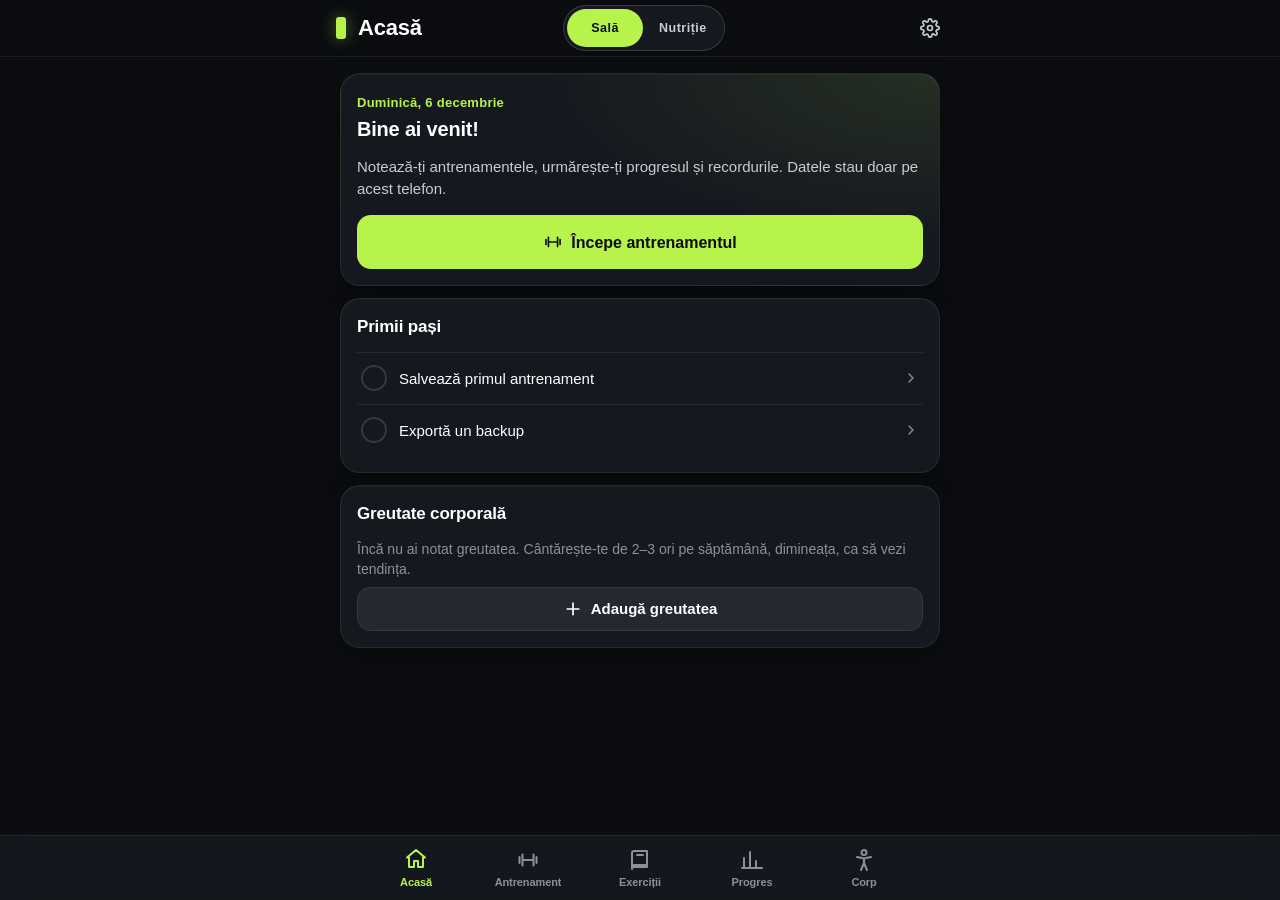
==== index.html @ aac4e5ad "Etapa 5 (v58): setări pe categorii, ecranul Corp cu file, texte adevărate despre date, modurile Sală" ====
<!doctype html>
<html lang="ro">
<head>
  <meta charset="utf-8">
  <meta name="viewport" content="width=device-width, initial-scale=1, viewport-fit=cover">
  <meta name="theme-color" content="#0B0D10">
  <meta name="color-scheme" content="dark">
  <meta name="apple-mobile-web-app-capable" content="yes">
  <meta name="mobile-web-app-capable" content="yes">
  <meta name="apple-mobile-web-app-status-bar-style" content="black-translucent">
  <meta name="apple-mobile-web-app-title" content="Jurnal">
  <link rel="manifest" href="manifest.webmanifest">
  <link rel="icon" href="icon.svg" type="image/svg+xml">
  <link rel="apple-touch-icon" sizes="180x180" href="icon-180.png">
  <title>Jurnal de antrenament</title>
  <link rel="stylesheet" href="styles.css?v=58">
  <script src="tema.js?v=58"></script>
</head>
<body class="se-incarca" data-versiune="58">
  <header class="topbar">
    <div class="topbar-interior">
      <div class="marca">
        <span class="marca-semn" aria-hidden="true"></span>
        <button id="btn-inapoi" class="btn btn-fantoma btn-icon" type="button" aria-label="Înapoi" hidden>
          <svg class="iconita" viewBox="0 0 24 24" width="22" height="22" fill="none" stroke="currentColor" stroke-width="2" stroke-linecap="round" stroke-linejoin="round" aria-hidden="true"><path d="M15 6l-6 6 6 6"/></svg>
        </button>
        <h1 id="titlu-ecran">Acasă</h1>
      </div>
      <div class="comutator-mod" role="group" aria-label="Modul aplicației">
        <button type="button" data-mod-tinta="gym" aria-pressed="true">Sală</button>
        <button type="button" data-mod-tinta="mealprep" aria-pressed="false">Nutriție</button>
      </div>
      <button id="btn-setari" class="btn btn-fantoma btn-icon" type="button" aria-label="Setări">
        <svg class="iconita" viewBox="0 0 24 24" width="22" height="22" fill="none" stroke="currentColor" stroke-width="2" stroke-linecap="round" stroke-linejoin="round" aria-hidden="true"><path d="M12 15a3 3 0 1 0 0-6 3 3 0 0 0 0 6zM19.4 15a1.7 1.7 0 0 0 .3 1.8l.1.1a2 2 0 1 1-2.8 2.8l-.1-.1a1.7 1.7 0 0 0-1.8-.3 1.7 1.7 0 0 0-1 1.5V21a2 2 0 1 1-4 0v-.1a1.7 1.7 0 0 0-1.1-1.5 1.7 1.7 0 0 0-1.8.3l-.1.1a2 2 0 1 1-2.8-2.8l.1-.1a1.7 1.7 0 0 0 .3-1.8 1.7 1.7 0 0 0-1.5-1H3a2 2 0 1 1 0-4h.1a1.7 1.7 0 0 0 1.5-1.1 1.7 1.7 0 0 0-.3-1.8l-.1-.1a2 2 0 1 1 2.8-2.8l.1.1a1.7 1.7 0 0 0 1.8.3H9a1.7 1.7 0 0 0 1-1.5V3a2 2 0 1 1 4 0v.1a1.7 1.7 0 0 0 1 1.5 1.7 1.7 0 0 0 1.8-.3l.1-.1a2 2 0 1 1 2.8 2.8l-.1.1a1.7 1.7 0 0 0-.3 1.8V9a1.7 1.7 0 0 0 1.5 1H21a2 2 0 1 1 0 4h-.1a1.7 1.7 0 0 0-1.5 1z"/></svg>
      </button>
    </div>
  </header>

  <main>
    <!-- ================= Acasă ================= -->
    <section id="ecran-acasa" class="ecran activ" aria-labelledby="titlu-ecran">
      <div id="acasa-continut"></div>
    </section>

    <!-- ================= Antrenament ================= -->
    <section id="ecran-sesiune" class="ecran" aria-labelledby="titlu-ecran">
      <!-- Antrenament în curs: bară compactă lipită sus (durata, seriile, pauză, odihnă, meniu) -->
      <div id="sesiune-bara" class="sesiune-bara" role="group" aria-label="Antrenament în curs" hidden>
        <div class="sesiune-bara-info">
          <strong id="bara-durata" class="sesiune-bara-durata">0:00</strong>
          <span id="bara-serii" class="nota">0 serii</span>
        </div>
        <button id="btn-bara-pauza" class="btn btn-fantoma btn-icon" type="button" aria-label="Pauză antrenament"></button>
        <button id="btn-bara-odihna" class="btn btn-fantoma btn-icon" type="button" aria-label="Pornește odihna dintre serii">
          <svg class="iconita" viewBox="0 0 24 24" width="22" height="22" fill="none" stroke="currentColor" stroke-width="2" stroke-linecap="round" stroke-linejoin="round" aria-hidden="true"><path d="M12 21a8 8 0 1 0 0-16 8 8 0 0 0 0 16zM12 9v4l2.5 2M9 2h6"/></svg>
        </button>
        <button id="btn-bara-meniu" class="btn btn-fantoma btn-icon" type="button" aria-label="Mai multe opțiuni pentru antrenament">
          <svg class="iconita" viewBox="0 0 24 24" width="22" height="22" fill="none" stroke="currentColor" stroke-width="2" stroke-linecap="round" stroke-linejoin="round" aria-hidden="true"><path d="M5 12h.01M12 12h.01M19 12h.01"/></svg>
        </button>
      </div>

      <div id="sesiune-erou" class="card card-erou">
        <div class="card-cap">
          <div>
            <h2 id="sesiune-titlu">Antrenament nou</h2>
            <p id="sesiune-subtitlu" class="nota">Alege grupele, apoi adaugă primul exercițiu.</p>
          </div>
          <button id="btn-renunta" class="btn btn-fantoma btn-mic" type="button" hidden>Renunță</button>
        </div>
        <div id="sesiune-statistici" class="statistici" hidden>
          <div><span class="stat-valoare" id="stat-durata">0:00</span><span class="stat-eticheta">Durată</span></div>
          <div><span class="stat-valoare" id="stat-exercitii">0</span><span class="stat-eticheta">Exerciții</span></div>
          <div><span class="stat-valoare" id="stat-serii">0</span><span class="stat-eticheta">Serii</span></div>
          <div><span class="stat-valoare" id="stat-volum">0</span><span class="stat-eticheta">Volum</span></div>
        </div>
        <div id="sesiune-comenzi" class="rand-butoane" hidden>
          <button id="btn-pauza-antrenament" class="btn btn-secundar" type="button">Pauză antrenament</button>
          <button id="btn-timer-manual" class="btn btn-secundar" type="button" aria-label="Pornește odihna dintre serii">
            <svg class="iconita" viewBox="0 0 24 24" width="22" height="22" fill="none" stroke="currentColor" stroke-width="2" stroke-linecap="round" stroke-linejoin="round" aria-hidden="true"><path d="M12 21a8 8 0 1 0 0-16 8 8 0 0 0 0 16zM12 9v4l2.5 2M9 2h6"/></svg><span>Odihnă</span>
          </button>
        </div>
        <!-- Antrenament nou: trei moduri clare de a începe -->
        <div id="sesiune-start" class="sesiune-start">
          <button id="btn-start-repeta" class="btn btn-principal btn-lat btn-mare" type="button" hidden></button>
          <div class="rand-butoane">
            <button id="btn-start-rutina" class="btn btn-secundar" type="button">Din rutină</button>
            <button id="btn-start-gol" class="btn btn-secundar" type="button">Antrenament gol</button>
          </div>
        </div>
      </div>

      <div id="sesiune-grupe-card" class="card">
        <p class="sectiune-eticheta">Grupe musculare</p>
        <div id="grupe" class="chipuri"></div>
      </div>

      <div id="sesiune-adauga-card" class="card">
        <p class="sectiune-eticheta">Adaugă exercițiu</p>
        <div class="rand">
          <input id="exercitiu-nume" type="text" placeholder="Ex. Împins cu bara pe bancă" list="biblioteca" autocomplete="off" enterkeyhint="done" aria-label="Numele exercițiului">
          <button id="btn-alege-exercitii" class="btn btn-secundar btn-icon" type="button" aria-label="Alege din bibliotecă">
            <svg class="iconita" viewBox="0 0 24 24" width="22" height="22" fill="none" stroke="currentColor" stroke-width="2" stroke-linecap="round" stroke-linejoin="round"><path d="M4 5a2 2 0 0 1 2-2h13v16H6a2 2 0 0 0-2 2V5zM4 19a2 2 0 0 1 2-2h13M9 7h6"/></svg>
          </button>
          <button id="btn-exercitiu" class="btn btn-principal btn-icon" type="button" aria-label="Adaugă exercițiul">
            <svg class="iconita" viewBox="0 0 24 24" width="22" height="22" fill="none" stroke="currentColor" stroke-width="2" stroke-linecap="round" stroke-linejoin="round" aria-hidden="true"><path d="M12 5v14M5 12h14"/></svg>
          </button>
        </div>
        <datalist id="biblioteca"></datalist>
      </div>

      <div id="exercitii"></div>
      <button id="btn-plus-exercitiu" class="btn btn-secundar btn-lat btn-mare btn-plus-exercitiu" type="button" hidden>
        <svg class="iconita" viewBox="0 0 24 24" width="22" height="22" fill="none" stroke="currentColor" stroke-width="2" stroke-linecap="round" stroke-linejoin="round" aria-hidden="true"><path d="M12 5v14M5 12h14"/></svg><span>Exercițiu</span>
      </button>

      <div id="sesiune-nota-card" class="card" hidden>
        <label class="camp">
          <span class="camp-eticheta">Notă pentru antrenament (opțional)</span>
          <textarea id="sesiune-nota" rows="2" placeholder="Cum te-ai simțit, ce ai schimbat…"></textarea>
        </label>
      </div>

      <div id="sesiune-actiuni" class="actiuni-final" hidden>
        <button id="btn-rutina" class="btn btn-secundar btn-lat" type="button">Salvează ca rutină</button>
        <button id="btn-inchide" class="btn btn-principal btn-lat btn-mare" type="button">Încheie antrenamentul</button>
      </div>
    </section>

    <!-- ================= Exerciții ================= -->
    <section id="ecran-biblioteca" class="ecran" aria-labelledby="titlu-ecran">
      <div class="segment" role="tablist">
        <button id="tab-exercitii" class="activ" type="button" role="tab" aria-selected="true">Exerciții</button>
        <button id="tab-antrenamente" type="button" role="tab" aria-selected="false">Rutine</button>
      </div>
      <div id="biblio-vechi" hidden></div>
      <div id="biblio-filtre" class="card">
        <div class="cautare">
          <svg class="iconita" viewBox="0 0 24 24" width="22" height="22" fill="none" stroke="currentColor" stroke-width="2" stroke-linecap="round" stroke-linejoin="round"><path d="M11 18a7 7 0 1 0 0-14 7 7 0 0 0 0 14zM20 20l-4-4"/></svg>
          <input id="biblio-cautare" type="search" placeholder="Caută exercițiu, mușchi sau echipament" autocomplete="off" aria-label="Caută exercițiu">
        </div>
        <!-- Etapa 4: un rând scurt cu grupa + „Filtre (n)” (toate filtrele într-o foaie); filtrele active ca chip-uri -->
        <div class="rand-filtre mt">
          <div id="biblio-grupe" class="chipuri chipuri-mici chipuri-defilare" role="group" aria-label="Grupa musculară"></div>
          <button id="btn-biblio-filtre" class="btn btn-secundar btn-mic btn-filtre" type="button"><svg class="iconita" viewBox="0 0 24 24" width="22" height="22" fill="none" stroke="currentColor" stroke-width="2" stroke-linecap="round" stroke-linejoin="round" aria-hidden="true"><path d="M4 6h16M7 12h10M10 18h4"/></svg><span>Filtre</span></button>
        </div>
        <div id="biblio-active" class="chipuri chipuri-mici filtre-active mt" aria-label="Filtre active" hidden></div>
        <div class="rand aliniat mt rand-contor">
          <span id="biblio-numar" class="nota"></span>
          <button id="btn-sterge-filtre" class="btn btn-fantoma btn-mic" type="button" hidden>Șterge filtrele</button>
          <button id="btn-exercitiu-nou" class="btn btn-secundar btn-mic" type="button">
            <svg class="iconita" viewBox="0 0 24 24" width="22" height="22" fill="none" stroke="currentColor" stroke-width="2" stroke-linecap="round" stroke-linejoin="round"><path d="M12 5v14M5 12h14"/></svg><span>Exercițiu nou</span>
          </button>
        </div>
      </div>
      <div id="biblio-lista"></div>
    </section>

    <!-- ================= Nutriție ================= -->
    <section id="ecran-nutritie" class="ecran" aria-labelledby="titlu-ecran">
      <div class="segment" role="tablist">
        <button id="tab-zi" class="activ" type="button" role="tab" aria-selected="true" data-grup="nutritie">Ziua mea</button>
        <button id="tab-analiza" type="button" role="tab" aria-selected="false" data-grup="nutritie">Analiză</button>
        <button id="tab-saptamana" type="button" role="tab" aria-selected="false" data-grup="saptamana">Săptămâna</button>
        <button id="tab-lista" type="button" role="tab" aria-selected="false" aria-label="Lista de cumpărături" data-grup="lista">Listă</button>
        <button id="tab-retete" type="button" role="tab" aria-selected="false" data-grup="retete">Rețete</button>
        <button id="tab-alimente" type="button" role="tab" aria-selected="false" data-grup="retete">Alimente</button>
      </div>

      <div id="nutritie-zi">
        <div id="zi-nav" class="card zi-nav"></div>
        <div id="zi-sumar" class="card"></div>
        <div id="zi-mese"></div>
        <!-- Sub mese (etapa 4): cafeaua și generatorul nu mai stau între sumar și mese -->
        <div id="zi-cafea" class="card zi-cafea"></div>
        <div id="zi-generator" class="card zi-generator"></div>
      </div>

      <div id="nutritie-saptamana" hidden>
        <div id="sapt-nav" class="card zi-nav"></div>
        <div id="sapt-sumar" class="card"></div>
        <div id="sapt-actiuni" class="card zi-generator"></div>
        <div id="sapt-zile"></div>
      </div>

      <div id="nutritie-lista" hidden></div>

      <div id="nutritie-analiza" hidden></div>

      <div id="nutritie-retete" hidden>
        <div class="card">
          <div class="cautare">
            <svg class="iconita" viewBox="0 0 24 24" width="22" height="22" fill="none" stroke="currentColor" stroke-width="2" stroke-linecap="round" stroke-linejoin="round"><path d="M11 18a7 7 0 1 0 0-14 7 7 0 0 0 0 14zM20 20l-4-4"/></svg>
            <input id="retete-cautare" type="search" placeholder="Caută rețetă sau ingredient" autocomplete="off" aria-label="Caută rețetă sau ingredient">
          </div>
          <div class="rand-filtre mt">
            <div id="retete-mese" class="chipuri chipuri-mici chipuri-defilare" role="group" aria-label="Masa"></div>
            <button id="btn-retete-filtre-foaie" class="btn btn-secundar btn-mic btn-filtre" type="button"><svg class="iconita" viewBox="0 0 24 24" width="22" height="22" fill="none" stroke="currentColor" stroke-width="2" stroke-linecap="round" stroke-linejoin="round" aria-hidden="true"><path d="M4 6h16M7 12h10M10 18h4"/></svg><span>Filtre</span></button>
          </div>
          <div id="retete-active" class="chipuri chipuri-mici filtre-active mt" aria-label="Filtre active" hidden></div>
          <div class="rand aliniat mt rand-contor">
            <span id="retete-numar" class="nota"></span>
            <button id="btn-retete-filtre" class="btn btn-fantoma btn-mic" type="button" hidden>Șterge filtrele</button>
            <button id="btn-reteta-noua" class="btn btn-secundar btn-mic" type="button">
              <svg class="iconita" viewBox="0 0 24 24" width="22" height="22" fill="none" stroke="currentColor" stroke-width="2" stroke-linecap="round" stroke-linejoin="round"><path d="M12 5v14M5 12h14"/></svg><span>Rețetă nouă</span>
            </button>
          </div>
        </div>
        <div id="retete-lista" class="grila-retete"></div>
      </div>

      <div id="nutritie-alimente" hidden>
        <div class="card">
          <div class="cautare">
            <svg class="iconita" viewBox="0 0 24 24" width="22" height="22" fill="none" stroke="currentColor" stroke-width="2" stroke-linecap="round" stroke-linejoin="round"><path d="M11 18a7 7 0 1 0 0-14 7 7 0 0 0 0 14zM20 20l-4-4"/></svg>
            <input id="alimente-cautare" type="search" placeholder="Caută aliment" autocomplete="off" aria-label="Caută aliment">
          </div>
          <div id="alimente-categorii" class="chipuri chipuri-mici chipuri-defilare mt" role="group" aria-label="Categorie"></div>
          <select id="alimente-sortare" class="select-sortare mt" aria-label="Sortează alimentele după valori nutriționale"></select>
          <div class="rand aliniat mt">
            <span id="alimente-numar" class="nota"></span>
            <button id="btn-aliment-nou" class="btn btn-secundar btn-mic" type="button">
              <svg class="iconita" viewBox="0 0 24 24" width="22" height="22" fill="none" stroke="currentColor" stroke-width="2" stroke-linecap="round" stroke-linejoin="round"><path d="M12 5v14M5 12h14"/></svg><span>Aliment nou</span>
            </button>
          </div>
        </div>
        <div id="alimente-lista"></div>
      </div>

      <p class="nota nota-sursa">Valorile nutriționale sunt calculate din ingrediente, cu datele USDA National Nutrient Database (SR28). Sunt estimări, nu recomandări medicale.</p>
      <input id="poza-reteta-fisier" type="file" accept="image/*" hidden>
    </section>

    <!-- ================= Progres ================= -->
    <section id="ecran-progres" class="ecran" aria-labelledby="titlu-ecran">
      <div class="segment" role="tablist">
        <button id="tab-grafice" class="activ" type="button" role="tab" aria-selected="true">Grafice</button>
        <button id="tab-istoric" type="button" role="tab" aria-selected="false">Istoric</button>
        <button id="tab-realizari" type="button" role="tab" aria-selected="false">Realizări</button>
      </div>

      <div id="progres-realizari" hidden>
        <div class="card">
          <div class="card-cap"><h2 id="nivel-titlu">Nivel</h2><span id="nivel-numar" class="nota"></span></div>
          <div class="obiectiv-bara"><div id="nivel-bara" class="obiectiv-umplere"></div></div>
          <p id="nivel-nota" class="nota"></p>
        </div>
        <div class="card">
          <div class="card-cap"><h2>Obiectivul săptămânal</h2><span id="obiectiv-sapt-text" class="nota"></span></div>
          <div id="obiectiv-sapt-alege" class="chipuri chipuri-mici" role="group" aria-label="Antrenamente pe săptămână"></div>
          <div id="obiectiv-sapt-puncte" class="puncte-obiectiv mt" aria-hidden="true"></div>
          <div id="obiectiv-sapt-placute" class="placute mt"></div>
        </div>
        <div class="card">
          <div class="card-cap"><h2>Deblocate recent</h2><span id="insigne-numar" class="nota"></span></div>
          <div id="insigne-recente" class="insigne-recente"></div>
        </div>
        <div id="insigne-categorii"></div>
        <p class="nota">Realizările se calculează din antrenamentele, cântăririle și pozele salvate. Dacă editezi sau ștergi un antrenament, se recalculează.</p>
      </div>

      <div id="progres-istoric" hidden>
        <div id="istoric-lista"></div>
      </div>

      <div id="progres-grafice">
        <div id="progres-gol" class="card" hidden>
          <div class="gol">
            <div class="gol-icon"><svg class="iconita" viewBox="0 0 24 24" width="22" height="22" fill="none" stroke="currentColor" stroke-width="2" stroke-linecap="round" stroke-linejoin="round" aria-hidden="true"><path d="M4 20V10M10 20V4M16 20v-7M22 20H2"/></svg></div>
            <p class="gol-titlu">Încă nu sunt date</p>
            <p class="gol-text">Salvează primul antrenament ca să vezi forța, volumul și seriile pe grupă.</p>
            <button id="btn-progres-incepe" class="btn btn-principal" type="button">
              <svg class="iconita" viewBox="0 0 24 24" width="22" height="22" fill="none" stroke="currentColor" stroke-width="2" stroke-linecap="round" stroke-linejoin="round" aria-hidden="true"><path d="M6.5 6.5v11M17.5 6.5v11M3.5 9v6M20.5 9v6M6.5 12h11"/></svg><span>Începe antrenamentul</span>
            </button>
          </div>
        </div>
        <div id="progres-continut">
          <div id="progres-perioada" class="chipuri chipuri-defilare perioade" role="group" aria-label="Perioada analizată"></div>

          <div class="card">
            <div class="card-cap"><h2>Rezumat</h2><span id="rezumat-interval" class="nota"></span></div>
            <div id="progres-rezumat" class="placute"></div>
          </div>

          <div class="card">
            <div class="card-cap">
              <h2>Evoluție</h2>
              <div id="evolutie-pas" class="chipuri chipuri-mici" role="group" aria-label="Grupare"></div>
            </div>
            <div id="evolutie-metrica" class="chipuri chipuri-mici" role="group" aria-label="Ce arată graficul"></div>
            <canvas id="grafic-evolutie" class="grafic mt" aria-label="Graficul evoluției pe săptămâni sau luni"></canvas>
            <p id="evolutie-nota" class="nota"></p>
          </div>

          <div class="card">
            <h2>Grupe musculare</h2>
            <p class="nota">Serii de lucru pe grupa principală a fiecărui exercițiu, în perioada aleasă.</p>
            <div id="distributie-grupe" class="mt"></div>
          </div>

          <div class="card" id="card-progres-exercitiu">
            <h2>Progres pe exercițiu</h2>
            <select id="progres-exercitiu" aria-label="Exercițiul afișat"></select>
            <p class="sectiune-eticheta">Recorduri (din toate timpurile)</p>
            <div id="progres-recorduri" class="placute"></div>
            <div id="progres-metrica" class="chipuri chipuri-mici" role="group" aria-label="Ce arată graficul exercițiului"></div>
            <canvas id="grafic-forta" class="grafic mt" aria-label="Graficul progresului pe exercițiu"></canvas>
            <p id="progres-sumar" class="nota"></p>
            <div id="progres-repetari-bloc">
              <p class="sectiune-eticheta">Cea mai mare greutate pe număr de repetări</p>
              <div id="progres-repetari" class="tabel-repetari"></div>
            </div>
            <p class="sectiune-eticheta">Sesiunile tale cu acest exercițiu</p>
            <div id="progres-sesiuni" class="lista-simpla"></div>
          </div>

          <div class="card">
            <h2>Forță pe exercițiile principale</h2>
            <p class="nota">Exercițiile cu greutate făcute cel mai des în perioadă: 1RM estimat la prima și la ultima sesiune.</p>
            <div id="forta-principale" class="lista-simpla mt"></div>
          </div>

          <div class="card">
            <div class="card-cap"><h2>Recorduri personale</h2><span id="recorduri-numar" class="nota"></span></div>
            <div id="lista-recorduri" class="lista-simpla"></div>
          </div>

          <div class="card">
            <h2>Serii pe săptămână, pe grupă</h2>
            <select id="saptamana" aria-label="Săptămâna afișată"></select>
            <div id="volum-grupe" class="mt"></div>
            <p class="nota">Se numără seriile de lucru, pe grupa principală a fiecărui exercițiu. Banda deschisă marchează 10–20 de serii pe săptămână, intervalul recomandat de obicei pentru creștere musculară.</p>
          </div>

          <details class="card calcule">
            <summary><h2>Cum se calculează</h2></summary>
            <ul class="nota">
              <li><b>Serie de lucru</b>: o serie salvată (bifată) cu repetări, secunde sau metri, care nu e de încălzire. Seriile drop și cele până la eșec sunt serii de lucru.</li>
              <li><b>Volum</b> = greutate × repetări, adunat pe seriile de lucru. La exercițiile cu greutatea corpului: (greutatea ta din Corp la data antrenamentului + greutatea în plus) × repetări. Seriile pe timp sau distanță nu intră în volum.</li>
              <li><b>1RM estimat</b> (Epley) = greutate × (1 + repetări / 30), cea mai bună serie din sesiune. E o estimare, mai puțin precisă peste 10–12 repetări.</li>
              <li><b>Greutate pe număr de repetări</b>: cea mai mare greutate ridicată de cel puțin atâtea ori.</li>
              <li><b>Recorduri</b>: greutatea maximă și 1RM estimat (repetări, timp sau distanță la exercițiile fără greutate). Prima sesiune cu un exercițiu nu e record nou.</li>
              <li><b>Comparația</b> se face cu perioada de aceeași lungime de dinainte. Se numără doar antrenamentele încheiate; cel în curs nu intră.</li>
            </ul>
          </details>
        </div>
      </div>
    </section>

    <!-- ================= Corp ================= -->
    <section id="ecran-masuratori" class="ecran" aria-labelledby="titlu-ecran">
      <!-- Etapa 5: sus greutatea (media pe 7 zile, tendința, graficul) cu „+” pentru cântărire; dedesubt file. -->
      <div class="card" id="card-greutate">
        <div class="card-cap">
          <h2>Greutate corporală</h2>
          <button id="btn-cantarire" class="btn btn-principal btn-icon" type="button" aria-label="Adaugă o cântărire">
            <svg class="iconita" viewBox="0 0 24 24" width="22" height="22" fill="none" stroke="currentColor" stroke-width="2" stroke-linecap="round" stroke-linejoin="round" aria-hidden="true"><path d="M12 5v14M5 12h14"/></svg>
          </button>
        </div>
        <div id="greutate-info"></div>
        <div id="greutate-obiectiv"></div>
        <div id="greutate-grafic-bloc">
          <div id="greutate-perioada" class="chipuri chipuri-mici" role="group" aria-label="Perioada graficului"></div>
          <canvas id="grafic-greutate" class="grafic mt" aria-label="Graficul greutății: media pe 7 zile și cântăririle"></canvas>
          <p class="nota">Linia: media pe 7 zile. Punctele: fiecare cântărire.</p>
        </div>
      </div>

      <div class="segment" role="tablist" aria-label="Corp">
        <button id="tab-corp-masuratori" class="activ" type="button" role="tab" aria-selected="true">Măsurători</button>
        <button id="tab-corp-poze" type="button" role="tab" aria-selected="false">Poze</button>
        <button id="tab-corp-profil" type="button" role="tab" aria-selected="false">Profil</button>
      </div>

      <div id="corp-masuratori">
        <div class="card">
          <h2>Măsurători</h2>
          <div id="masuratori-rezumat" class="grila-masuratori"></div>
          <div class="rand-butoane rand-flexibil mt">
            <button id="btn-masurare-completa" class="btn btn-secundar" type="button">Măsurare completă</button>
            <button id="btn-adauga-valoare" class="btn btn-secundar" type="button">
              <svg class="iconita" viewBox="0 0 24 24" width="22" height="22" fill="none" stroke="currentColor" stroke-width="2" stroke-linecap="round" stroke-linejoin="round" aria-hidden="true"><path d="M12 5v14M5 12h14"/></svg><span>O valoare</span>
            </button>
          </div>
        </div>
        <div class="card" id="card-evolutie-corp">
        <h2>Evoluție</h2>
        <select id="masuratoare-grafic-tip" aria-label="Tipul de măsurătoare afișat"></select>
        <canvas id="grafic-masuratori" class="grafic mt" aria-label="Graficul măsurătorii"></canvas>
        <p id="masuratoare-sumar" class="nota"></p>
        <div id="masuratori-lista" class="lista-simpla"></div>
      </div>
      <div class="card">
        <h2>Compară două date</h2>
        <div class="rand">
          <label class="camp"><span class="camp-eticheta">De la</span><select id="compara-a" aria-label="Prima dată"></select></label>
          <label class="camp"><span class="camp-eticheta">Până la</span><select id="compara-b" aria-label="A doua dată"></select></label>
        </div>
        <div id="compara-rezultat"></div>
      </div>
      </div>

      <div id="corp-poze" hidden>
      <div class="card">
        <div class="card-cap">
          <h2>Poze de progres</h2>
          <button id="btn-poza" class="btn btn-secundar btn-mic" type="button">Adaugă poză</button>
        </div>
        <input id="fisier-poza" type="file" accept="image/*" hidden>
        <div id="poze-compara-bloc" hidden>
          <p class="sectiune-eticheta">Compară</p>
          <div class="rand">
            <select id="poze-a" aria-label="Prima dată"></select>
            <select id="poze-b" aria-label="A doua dată"></select>
          </div>
          <div id="poze-unghi" class="chipuri chipuri-mici mt" role="group" aria-label="Unghiul pozei"></div>
          <div id="poze-compara" class="poze-alaturate mt"></div>
        </div>
        <p class="sectiune-eticheta">Toate pozele</p>
        <div id="poze-galerie"></div>
        <p class="nota" data-confidentialitate="poze">Pozele stau doar pe acest telefon (micșorate la cel mult 1280 px) și intră în backup.</p>
      </div>
      </div>

      <div id="corp-profil" hidden>
      <div class="card">
        <h2>Profil și obiectiv</h2>
        <!-- Profilul unic (etapa 4): folosit pentru IMC, ținte și estimări -->
        <div class="rand">
          <label class="camp">
            <span class="camp-eticheta">Înălțime (cm)</span>
            <input id="profil-inaltime" type="number" inputmode="decimal" step="0.5" min="100" max="250" placeholder="ex. 178">
          </label>
          <label class="camp">
            <span class="camp-eticheta">Anul nașterii</span>
            <input id="profil-an" type="number" inputmode="numeric" step="1" min="1900" placeholder="ex. 1990">
          </label>
        </div>
        <span class="camp-eticheta">Sex</span>
        <div id="profil-sex" class="chipuri chipuri-mici" role="group" aria-label="Sex"></div>
        <label class="camp mt">
          <span class="camp-eticheta">Nivel de activitate</span>
          <select id="profil-activitate"></select>
        </label>
        <label class="camp">
          <span class="camp-eticheta">Greutate țintă (kg)</span>
          <input id="profil-tinta" type="number" inputmode="decimal" step="0.1" min="20" max="300" placeholder="ex. 80">
        </label>
        <button id="btn-profil" class="btn btn-secundar btn-lat" type="button">Salvează profilul</button>
        <p id="profil-nota" class="nota"></p>
      </div>
      </div>

      <!-- Formularul „Adaugă o valoare” se mută într-o foaie când îl deschizi (corp.js → deschideAdaugaValoare) -->
      <div id="loc-formular-valoare" hidden>
        <div id="formular-valoare" class="formular">
        <label class="camp">
          <span class="camp-eticheta">Tip</span>
          <input id="masuratoare-tip" type="text" list="tipuri" placeholder="Ex. Talie, Braț, Piept" autocomplete="off">
        </label>
        <datalist id="tipuri"></datalist>
        <div class="rand">
          <label class="camp">
            <span class="camp-eticheta">Valoare <span id="masuratoare-unitate"></span></span>
            <input id="masuratoare-valoare" type="number" inputmode="decimal" step="any" placeholder="cm, kg sau %">
          </label>
          <label class="camp">
            <span class="camp-eticheta">Data</span>
            <input id="masuratoare-data" type="date">
          </label>
        </div>
        <button id="btn-masuratoare" class="btn btn-principal btn-lat" type="button">Salvează măsurătoarea</button>
        </div>
      </div>
    </section>

    <!-- ================= Setări ================= -->
    <!-- ================= Acasă, modul Nutriție ================= -->
    <section id="ecran-masa" class="ecran" aria-labelledby="titlu-ecran">
      <div id="masa-continut"></div>
    </section>

    <section id="ecran-setari" class="ecran" aria-labelledby="titlu-ecran">
      <!-- Etapa 5: pagina principală e lista categoriilor, fiecare cu un rând de stare; fiecare se deschide separat. -->
      <div id="setari-lista" class="card setari-lista">
        <button class="setari-rand" type="button" data-categorie="cont"><span class="setari-rand-text"><strong>Cont și sincronizare</strong><span class="nota" id="stare-set-cont"></span></span><svg class="iconita mica" viewBox="0 0 24 24" width="18" height="18" fill="none" stroke="currentColor" stroke-width="2" stroke-linecap="round" stroke-linejoin="round" aria-hidden="true"><path d="M9 6l6 6-6 6"/></svg></button>
        <button class="setari-rand" type="button" data-categorie="antrenament"><span class="setari-rand-text"><strong>Antrenament</strong><span class="nota" id="stare-set-antrenament"></span></span><svg class="iconita mica" viewBox="0 0 24 24" width="18" height="18" fill="none" stroke="currentColor" stroke-width="2" stroke-linecap="round" stroke-linejoin="round" aria-hidden="true"><path d="M9 6l6 6-6 6"/></svg></button>
        <button class="setari-rand" type="button" data-categorie="progresie"><span class="setari-rand-text"><strong>Progresie</strong><span class="nota" id="stare-set-progresie"></span></span><svg class="iconita mica" viewBox="0 0 24 24" width="18" height="18" fill="none" stroke="currentColor" stroke-width="2" stroke-linecap="round" stroke-linejoin="round" aria-hidden="true"><path d="M9 6l6 6-6 6"/></svg></button>
        <button class="setari-rand" type="button" data-categorie="scanare"><span class="setari-rand-text"><strong>Scanarea meselor</strong><span class="nota" id="stare-set-scanare"></span></span><svg class="iconita mica" viewBox="0 0 24 24" width="18" height="18" fill="none" stroke="currentColor" stroke-width="2" stroke-linecap="round" stroke-linejoin="round" aria-hidden="true"><path d="M9 6l6 6-6 6"/></svg></button>
        <button class="setari-rand" type="button" data-categorie="aspect"><span class="setari-rand-text"><strong>Aspect</strong><span class="nota" id="stare-set-aspect"></span></span><svg class="iconita mica" viewBox="0 0 24 24" width="18" height="18" fill="none" stroke="currentColor" stroke-width="2" stroke-linecap="round" stroke-linejoin="round" aria-hidden="true"><path d="M9 6l6 6-6 6"/></svg></button>
        <button class="setari-rand" type="button" data-categorie="date"><span class="setari-rand-text"><strong>Date și backup</strong><span class="nota" id="stare-set-date"></span></span><svg class="iconita mica" viewBox="0 0 24 24" width="18" height="18" fill="none" stroke="currentColor" stroke-width="2" stroke-linecap="round" stroke-linejoin="round" aria-hidden="true"><path d="M9 6l6 6-6 6"/></svg></button>
        <button class="setari-rand" type="button" data-categorie="despre"><span class="setari-rand-text"><strong>Despre</strong><span class="nota" id="stare-set-despre"></span></span><svg class="iconita mica" viewBox="0 0 24 24" width="18" height="18" fill="none" stroke="currentColor" stroke-width="2" stroke-linecap="round" stroke-linejoin="round" aria-hidden="true"><path d="M9 6l6 6-6 6"/></svg></button>
      </div>

      <div class="setari-categorie" data-categorie="cont" hidden>
      <div id="card-cont" class="card"></div>

      </div>
      <div class="setari-categorie" data-categorie="antrenament" hidden>
      <div class="card">
        <div class="rand aliniat">
          <label for="set-pauza">Odihnă între serii (secunde)</label>
          <input id="set-pauza" class="camp-scurt" type="number" inputmode="numeric" min="10" max="600">
        </div>
        <div class="chipuri mt" aria-label="Valori rapide pentru odihnă">
          <button class="chip" type="button" data-pauza="60">1:00</button>
          <button class="chip" type="button" data-pauza="90">1:30</button>
          <button class="chip" type="button" data-pauza="120">2:00</button>
          <button class="chip" type="button" data-pauza="180">3:00</button>
        </div>
        <div class="separator"></div>
        <label class="rand aliniat comutator">
          <span>Pornește odihna automat după fiecare serie bifată</span>
          <input id="set-pauza-auto" type="checkbox" role="switch">
        </label>
        <label class="rand aliniat comutator mt">
          <span>Semnal la finalul odihnei (sunet; vibrație pe Android)</span>
          <input id="set-semnal" type="checkbox" role="switch">
        </label>
        <label class="rand aliniat comutator mt">
          <span>Odihna pe ecranul de blocare (notificare)</span>
          <input id="set-notif" type="checkbox" role="switch">
        </label>
        <p class="nota" id="set-notif-nota">Arată ora la care se termină odihna și anunță finalul ei. Pe Android, notificarea are și butonul „Serie făcută”. Pe iPhone merge doar cu aplicația adăugată pe ecranul principal (iOS 16.4+), fără buton.</p>
        <div class="separator"></div>
        <label class="rand aliniat comutator">
          <span>Ține ecranul aprins în timpul antrenamentului</span>
          <input id="set-ecran" type="checkbox" role="switch">
        </label>
        <p class="nota">Funcționează pe iPhone cu iOS 18.4 sau mai nou și pe Android în Chrome.</p>
      </div>

      </div>
      <div class="setari-categorie" data-categorie="progresie" hidden>
      <div class="card">
        <p class="nota">Sugestia urcă repetările până la maxim, apoi crește greutatea cu pasul ales și revine la minim.</p>
        <div class="rand aliniat">
          <label for="set-min-rep">Repetări minim</label>
          <input id="set-min-rep" class="camp-scurt" type="number" inputmode="numeric" min="1" max="50">
        </div>
        <div class="rand aliniat mt">
          <label for="set-max-rep">Repetări maxim</label>
          <input id="set-max-rep" class="camp-scurt" type="number" inputmode="numeric" min="1" max="50">
        </div>
        <div class="rand aliniat mt">
          <label for="set-pas-kg">Pas de greutate (kg)</label>
          <input id="set-pas-kg" class="camp-scurt" type="number" inputmode="decimal" min="0.5" max="20" step="0.5">
        </div>
        <div class="rand aliniat mt">
          <label for="set-obiectiv-sapt">Obiectiv: antrenamente pe săptămână</label>
          <input id="set-obiectiv-sapt" class="camp-scurt" type="number" inputmode="numeric" min="1" max="7">
        </div>
      </div>

      </div>
      <div class="setari-categorie" data-categorie="scanare" hidden>
      <div class="card" id="set-scanare"></div>

      </div>
      <div class="setari-categorie" data-categorie="aspect" hidden>
        <div class="card">
          <h2>Temă</h2>
          <div id="set-tema" class="chipuri" role="radiogroup" aria-label="Tema aplicației"></div>
          <p class="nota">Ambele moduri folosesc aceeași temă; Sala are accentul verde, Nutriția portocaliu. Setarea ține doar de acest telefon.</p>
        </div>
      </div>
      <div class="setari-categorie" data-categorie="date" hidden>
      <div class="card">
        <h2>Backup</h2>
        <p id="backup-info" class="nota"></p>
        <div class="rand-butoane">
          <button id="btn-exporta" class="btn btn-principal" type="button">
            <svg class="iconita" viewBox="0 0 24 24" width="22" height="22" fill="none" stroke="currentColor" stroke-width="2" stroke-linecap="round" stroke-linejoin="round" aria-hidden="true"><path d="M12 4v11M7 10l5 5 5-5M5 20h14"/></svg><span>Exportă</span>
          </button>
          <button id="btn-importa" class="btn btn-secundar" type="button">
            <svg class="iconita" viewBox="0 0 24 24" width="22" height="22" fill="none" stroke="currentColor" stroke-width="2" stroke-linecap="round" stroke-linejoin="round" aria-hidden="true"><path d="M12 20V9M7 14l5-5 5 5M5 4h14"/></svg><span>Restaurează</span>
          </button>
        </div>
        <input id="fisier-import" type="file" accept="application/json,.json" hidden>
        <p class="nota mt">Restaurarea înlocuiește datele de pe telefon cu cele din fișier. Înainte, aplicația face automat o copie a datelor actuale.</p>
      </div>

      <div class="card">
        <h2>Exportă ca tabel</h2>
        <p class="nota">Fișiere CSV pentru Excel sau Google Sheets (nu se pot restaura în aplicație; pentru asta folosește backupul).</p>
        <div class="rand-butoane">
          <button id="btn-csv-antrenamente" class="btn btn-secundar" type="button">Antrenamente</button>
          <button id="btn-csv-masuratori" class="btn btn-secundar" type="button">Măsurători</button>
        </div>
      </div>

      <div class="card">
        <h2>Copii automate</h2>
        <p class="nota">Ultimele 5 copii, păstrate pe acest telefon. Le poți descărca sau restaura.</p>
        <div id="instantanee-lista"></div>
      </div>

      <div class="card" id="card-cos">
        <h2>Șterse recent</h2>
        <p class="nota">Antrenamentele, măsurătorile, pozele și rutinele șterse stau aici 30 de zile. Le poți pune înapoi.</p>
        <div id="cos-lista" class="lista-simpla"></div>
      </div>

      <div class="card">
        <h2>Stocare</h2>
        <p id="stocare-info" class="nota"></p>
        <button id="btn-verifica" class="btn btn-secundar btn-lat mt" type="button">Verifică datele</button>
        <div id="verificare-rezultat"></div>
      </div>

      <div class="separator-pericol" aria-hidden="true"></div>
      <div class="card card-pericol">
        <h2>Ștergerea datelor</h2>
        <p class="nota" data-confidentialitate="stergere">Datele stau doar pe acest telefon și nu sunt trimise nicăieri.</p>
        <button id="btn-sterge-tot" class="btn btn-pericol btn-lat" type="button">Șterge toate datele</button>
      </div>

      </div>
      <div class="setari-categorie" data-categorie="despre" hidden>
        <div class="card">
          <h2>Despre</h2>
          <p class="versiune" id="versiune-app">Gym App 3.0</p>
          <p class="nota" data-confidentialitate="general">Datele stau doar pe acest telefon.</p>
          <p class="nota">Valorile nutriționale: USDA SR28 și FoodData Central (domeniu public). Estimările sunt orientative, nu recomandări medicale.</p>
        </div>
      </div>
    </section>
  </main>

  <!-- Timerul de odihnă dintre serii: bară fixă deasupra navigației -->
  <div id="timer" class="timer" role="timer" aria-live="off" aria-label="Odihnă între serii" hidden>
    <div class="timer-progres"><div id="timer-progres"></div></div>
    <div class="timer-interior">
      <button id="btn-timer-minus" class="btn btn-fantoma btn-mic" type="button" aria-label="Scade 15 secunde">−15</button>
      <div class="timer-centru">
        <span id="timer-eticheta" class="timer-eticheta">Odihnă</span>
        <span id="timer-afisaj" class="timer-cifre">0:00</span>
      </div>
      <button id="btn-timer-plus" class="btn btn-fantoma btn-mic" type="button" aria-label="Adaugă 15 secunde">+15</button>
      <button id="btn-timer-pauza" class="btn btn-fantoma btn-mic btn-icon" type="button" aria-label="Oprește temporar odihna">
        <svg class="iconita" viewBox="0 0 24 24" width="22" height="22" fill="none" stroke="currentColor" stroke-width="2" stroke-linecap="round" stroke-linejoin="round"><path d="M8 5v14M16 5v14"/></svg>
      </button>
      <button id="btn-timer-oprit" class="btn btn-secundar btn-mic" type="button">Sari</button>
    </div>
  </div>

  <!-- „+ Adaugă” rapid (Nutriție → Acasă și Ziua mea): masa după oră, Din poză / Rețetă / Aliment, Recente -->
  <button id="btn-adauga-rapid" class="fab" type="button" aria-label="Adaugă o masă" hidden>
    <svg class="iconita" viewBox="0 0 24 24" width="26" height="26" fill="none" stroke="currentColor" stroke-width="2.4" stroke-linecap="round" stroke-linejoin="round" aria-hidden="true"><path d="M12 5v14M5 12h14"/></svg>
  </button>

  <nav class="navigatie" aria-label="Navigare principală">
    <button data-mod="gym" data-ecran="ecran-acasa" class="activ" type="button" aria-current="page">
      <svg class="iconita" viewBox="0 0 24 24" width="22" height="22" fill="none" stroke="currentColor" stroke-width="2" stroke-linecap="round" stroke-linejoin="round"><path d="M3 10.5L12 3l9 7.5M5 9v11h5v-6h4v6h5V9"/></svg>
      <span>Acasă</span>
    </button>
    <button data-mod="gym" data-ecran="ecran-sesiune" type="button" aria-label="Antrenament">
      <svg class="iconita" viewBox="0 0 24 24" width="22" height="22" fill="none" stroke="currentColor" stroke-width="2" stroke-linecap="round" stroke-linejoin="round" aria-hidden="true"><path d="M6.5 6.5v11M17.5 6.5v11M3.5 9v6M20.5 9v6M6.5 12h11"/></svg>
      <span>Antrenament</span>
    </button>
    <button data-mod="gym" data-ecran="ecran-biblioteca" type="button">
      <svg class="iconita" viewBox="0 0 24 24" width="22" height="22" fill="none" stroke="currentColor" stroke-width="2" stroke-linecap="round" stroke-linejoin="round" aria-hidden="true"><path d="M4 5a2 2 0 0 1 2-2h13v16H6a2 2 0 0 0-2 2V5zM4 19a2 2 0 0 1 2-2h13M9 7h6"/></svg>
      <span>Exerciții</span>
    </button>
    <button data-mod="gym" data-ecran="ecran-progres" type="button">
      <svg class="iconita" viewBox="0 0 24 24" width="22" height="22" fill="none" stroke="currentColor" stroke-width="2" stroke-linecap="round" stroke-linejoin="round" aria-hidden="true"><path d="M4 20V10M10 20V4M16 20v-7M22 20H2"/></svg>
      <span>Progres</span>
    </button>
    <button data-mod="gym" data-ecran="ecran-masuratori" type="button">
      <svg class="iconita" viewBox="0 0 24 24" width="22" height="22" fill="none" stroke="currentColor" stroke-width="2" stroke-linecap="round" stroke-linejoin="round" aria-hidden="true"><path d="M12 7a2.5 2.5 0 1 0 0-5 2.5 2.5 0 0 0 0 5zM5 9l7 1.5L19 9M12 10.5V15M9 22l3-7 3 7"/></svg>
      <span>Corp</span>
    </button>
    <button data-mod="mealprep" data-ecran="ecran-masa" type="button">
      <svg class="iconita" viewBox="0 0 24 24" width="22" height="22" fill="none" stroke="currentColor" stroke-width="2" stroke-linecap="round" stroke-linejoin="round"><path d="M3 10.5L12 3l9 7.5M5 9v11h5v-6h4v6h5V9"/></svg>
      <span>Acasă</span>
    </button>
    <button data-mod="mealprep" data-ecran="ecran-nutritie" data-grup="retete" type="button">
      <svg class="iconita" viewBox="0 0 24 24" width="22" height="22" fill="none" stroke="currentColor" stroke-width="2" stroke-linecap="round" stroke-linejoin="round" aria-hidden="true"><path d="M4 3v8a3 3 0 0 0 3 3v7M7 3v5M10 3v8a3 3 0 0 1-3 3M17 21V3c-2.2 0-4 2.5-4 6v4h4"/></svg>
      <span>Rețete</span>
    </button>
    <button data-mod="mealprep" data-ecran="ecran-nutritie" data-grup="saptamana" type="button" aria-label="Planificator mese">
      <svg class="iconita" viewBox="0 0 24 24" width="22" height="22" fill="none" stroke="currentColor" stroke-width="2" stroke-linecap="round" stroke-linejoin="round" aria-hidden="true"><path d="M4 5h16v15H4zM4 9h16M8 3v4M16 3v4M8 13h3M8 16h6"/></svg>
      <span>Planificator</span>
    </button>
    <button data-mod="mealprep" data-ecran="ecran-nutritie" data-grup="nutritie" type="button">
      <svg class="iconita" viewBox="0 0 24 24" width="22" height="22" fill="none" stroke="currentColor" stroke-width="2" stroke-linecap="round" stroke-linejoin="round" aria-hidden="true"><path d="M12 8c-1.5-1.6-5-2-6.5.5C4 11 5 16 7.5 19c1.4 1.7 2.8 2 4.5 1 1.7 1 3.1.7 4.5-1C19 16 20 11 18.5 8.5 17 6 13.5 6.4 12 8zM12 8c0-2 1-4 3-5"/></svg>
      <span>Ziua mea</span>
    </button>
    <button data-mod="mealprep" data-ecran="ecran-nutritie" data-grup="lista" type="button" aria-label="Listă de cumpărături">
      <svg class="iconita" viewBox="0 0 24 24" width="22" height="22" fill="none" stroke="currentColor" stroke-width="2" stroke-linecap="round" stroke-linejoin="round" aria-hidden="true"><path d="M6 6h15l-1.5 9h-12zM6 6L5 3H2M9 20a1 1 0 1 0 0-.01M18 20a1 1 0 1 0 0-.01"/></svg>
      <span>Listă</span>
    </button>
  </nav>

  <script defer src="db.js?v=58"></script>
  <script defer src="validare.js?v=58"></script>
  <script defer src="exercitii.js?v=58"></script>
  <script defer src="analiza.js?v=58"></script>
  <script defer src="statistici.js?v=58"></script>
  <script defer src="corp-calcul.js?v=58"></script>
  <script defer src="realizari.js?v=58"></script>
  <script defer src="nutritie-calcul.js?v=58"></script>
  <script defer src="nutritie-zi.js?v=58"></script>
  <script defer src="cafea.js?v=58"></script>
  <script defer src="nutritie-generator.js?v=58"></script>
  <script defer src="nutritie-cumparaturi.js?v=58"></script>
  <script defer src="catalog.js?v=58"></script>
  <script defer src="figuri.js?v=58"></script>
  <script defer src="ui.js?v=58"></script>
  <script defer src="navigare.js?v=58"></script>
  <script defer src="incarcare.js?v=58"></script>
  <script defer src="grafice.js?v=58"></script>
  <script defer src="setari.js?v=58"></script>
  <script defer src="timer.js?v=58"></script>
  <script defer src="sesiune.js?v=58"></script>
  <script defer src="corp.js?v=58"></script>
  <script defer src="progres.js?v=58"></script>
  <script defer src="realizari-ui.js?v=58"></script>
  <script defer src="istoric.js?v=58"></script>
  <script defer src="biblioteca.js?v=58"></script>
  <script defer src="scanare-istoric.js?v=58"></script>
  <script defer src="backup.js?v=58"></script>
  <script defer src="siguranta.js?v=58"></script>
  <script defer src="acasa.js?v=58"></script>
  <script defer src="cloud-config.js?v=58"></script>
  <script defer src="sincron.js?v=58"></script>
  <script defer src="cloud.js?v=58"></script>
  <script defer src="cloud-ui.js?v=58"></script>
  <script defer src="main.js?v=58"></script>
</body>
</html>
---- styles.css ----
/* =========================================================
   Jurnal de antrenament — sistem de design
   Mobil întâi. Temă întunecată, accent verde-lămâie.
   ========================================================= */

:root {
  /* Versiunea foii de stil. main.js o compară cu index.html ca să detecteze fișiere amestecate din cache. */
  --versiune-css: "58";

  /* Culori */
  --fundal: #0B0D10;
  --suprafata: #15191F;
  --suprafata-2: #1C2129;
  --suprafata-3: #232831;
  --bordura: rgba(255, 255, 255, 0.07);
  --bordura-tare: rgba(255, 255, 255, 0.14);
  --text: #FFFFFF;
  --text-2: #C9CDD3;
  --discret: #8A919C;
  --accent: #B7F34A;
  --accent-apasat: #A3DE38;
  --accent-slab: rgba(183, 243, 74, 0.12);
  --pe-accent: #0B0D10;
  --pericol: #FF5C5C;
  --pericol-slab: rgba(255, 92, 92, 0.12);
  --avertizare: #FFB547;
  --record: #FFD24A;

  /* Spațiere (grilă de 4 px) */
  --s1: 4px; --s2: 8px; --s3: 12px; --s4: 16px; --s5: 20px; --s6: 24px; --s8: 32px;

  /* Forme */
  --raza-mica: 10px;
  --raza: 14px;
  --raza-mare: 20px;
  --umbra: 0 1px 0 rgba(255, 255, 255, 0.03) inset, 0 8px 24px rgba(0, 0, 0, 0.35);
  --umbra-sus: 0 -8px 24px rgba(0, 0, 0, 0.45);

  /* Tipografie */
  --font: -apple-system, BlinkMacSystemFont, "SF Pro Text", "Inter", "Segoe UI", Roboto, "Helvetica Neue", Arial, sans-serif;
  --font-cifre: -apple-system, BlinkMacSystemFont, "SF Pro Display", "Inter", "Segoe UI", Roboto, sans-serif;

  /* Dimensiuni */
  --atingere: 44px;
  --nav-h: 64px;
  --timer-h: 72px;
  --sus: env(safe-area-inset-top, 0px);
  --jos: env(safe-area-inset-bottom, 0px);
  --stanga: env(safe-area-inset-left, 0px);
  --dreapta: env(safe-area-inset-right, 0px);

  --tranzitie: 160ms cubic-bezier(0.2, 0.8, 0.2, 1);
  color-scheme: dark;
  /* Tokeni pentru suprafețe și nuanțe Valorile de aici: tema întunecată, cu accentul Sălii (etapa 5: ambele moduri pornesc de aici). */
  --sticla-sus: rgba(11, 13, 16, 0.86);
  --sticla-jos: rgba(21, 25, 31, 0.92);
  --sticla-foto: rgba(11, 13, 16, 0.55);
  --adancit: rgba(0, 0, 0, 0.25);
  --urma: rgba(255, 255, 255, 0.08);
  --urma-slaba: rgba(255, 255, 255, 0.06);
  --urma-plan: rgba(255, 255, 255, 0.16);
  --urma-plan-leg: rgba(255, 255, 255, 0.25);
  --taiere: rgba(255, 255, 255, 0.28);
  --suprafata-transparent: rgba(21, 25, 31, 0);
  --voal: rgba(0, 0, 0, 0.6);
  --umbra-mica: 0 2px 6px rgba(0, 0, 0, 0.4);
  --umbra-segment: 0 1px 4px rgba(0, 0, 0, 0.3);
  --umbra-toast: 0 12px 32px rgba(0, 0, 0, 0.5);
  --umbra-dialog: 0 24px 64px rgba(0, 0, 0, 0.6);
  --toast-record: #2A2716;
  --macro-p: #6FC3FF;
  --macro-c: var(--accent);
  --macro-g: #FFB547;
  --macro-f: #C59BFF;
  --pozitiv: var(--accent);
  --placeholder: #5E6570;

}

* { box-sizing: border-box; }

html, body {
  margin: 0;
  background: var(--fundal);
  color: var(--text);
  font-family: var(--font);
  font-size: 16px;
  line-height: 1.45;
  -webkit-font-smoothing: antialiased;
  -webkit-tap-highlight-color: transparent;
  -webkit-text-size-adjust: 100%;
  overflow-x: hidden;
}
/* „hidden” pe html și body face din body un container de defilare, iar position: sticky (antetul, bara
   antrenamentului) nu mai rămâne lipit. „clip” taie la fel depășirile pe orizontală, fără acest efect. */
@supports (overflow-x: clip) {
  html, body { overflow-x: clip; }
}

body {
  min-height: 100vh;
  min-height: 100dvh;
  padding-bottom: calc(var(--nav-h) + var(--jos) + var(--s4));
}
body.cu-timer { padding-bottom: calc(var(--nav-h) + var(--timer-h) + var(--jos) + var(--s4)); }
body.se-incarca main { opacity: 0; }

[hidden] { display: none !important; }

/* Safari dă butoanelor stil de sistem (text albastru, fundal gri). Pornim de la zero. */
button {
  font: inherit;
  color: inherit;
  margin: 0;
  -webkit-appearance: none;
  appearance: none;
}
svg { overflow: visible; }

h1, h2, h3 { margin: 0; letter-spacing: -0.01em; }
h2 { font-size: 17px; font-weight: 650; }
h3 { font-size: 16px; font-weight: 600; }
p { margin: 0; }

:focus-visible { outline: 2px solid var(--accent); outline-offset: 2px; }

/* ---------- Bara de sus ---------- */
.topbar {
  position: sticky;
  top: 0;
  z-index: 20;
  padding-top: var(--sus);
  background: var(--sticla-sus);
  -webkit-backdrop-filter: saturate(160%) blur(16px);
  backdrop-filter: saturate(160%) blur(16px);
  border-bottom: 1px solid var(--bordura);
}
.topbar-interior {
  max-width: 640px;
  margin: 0 auto;
  height: 56px;
  padding: 0 calc(var(--s2) + var(--dreapta)) 0 calc(var(--s4) + var(--stanga));
  display: flex;
  align-items: center;
  justify-content: space-between;
}
.marca { display: flex; align-items: center; gap: var(--s3); }
.marca-semn {
  width: 10px; height: 22px;
  border-radius: 3px;
  background: var(--accent);
  box-shadow: 0 0 16px color-mix(in srgb, var(--accent) 45%, transparent);
}
.topbar h1 { font-size: 22px; font-weight: 750; }
#btn-setari.activ { color: var(--accent); }

/* ---------- Conținut și ecrane ---------- */
main {
  max-width: 640px;
  margin: 0 auto;
  padding: var(--s4) calc(var(--s4) + var(--dreapta)) var(--s6) calc(var(--s4) + var(--stanga));
  transition: opacity var(--tranzitie);
}

.ecran { display: none; }
.ecran.activ { display: block; }
.ecran.intra { animation: intra 220ms cubic-bezier(0.2, 0.8, 0.2, 1); }
@keyframes intra {
  from { opacity: 0; transform: translateY(6px); }
  to { opacity: 1; transform: none; }
}

/* ---------- Carduri ---------- */
.card {
  background: var(--suprafata);
  border: 1px solid var(--bordura);
  border-radius: var(--raza-mare);
  padding: var(--s4);
  margin-bottom: var(--s3);
  box-shadow: var(--umbra);
}
.card > h2, .card > h3 { margin-bottom: var(--s3); }
.card-cap {
  display: flex;
  align-items: flex-start;
  justify-content: space-between;
  gap: var(--s3);
  margin-bottom: var(--s3);
}
.card-cap h2, .card-cap h3 { margin: 0; }
.card-cap > div { min-width: 0; }

.card-erou {
  background:
    radial-gradient(120% 140% at 100% 0%, color-mix(in srgb, var(--accent) 10%, transparent), transparent 55%),
    var(--suprafata);
}
.card-erou .card-cap { margin-bottom: 0; }
.card-erou h2 { font-size: 20px; }
.card-pericol { border-color: color-mix(in srgb, var(--pericol) 25%, transparent); }

.titlu-sectiune {
  font-size: 13px;
  font-weight: 650;
  text-transform: uppercase;
  letter-spacing: 0.06em;
  color: var(--discret);
  margin: var(--s6) var(--s1) var(--s2);
}
.titlu-sectiune:first-child { margin-top: var(--s1); }
.sectiune-eticheta {
  font-size: 13px;
  font-weight: 600;
  color: var(--discret);
  margin: var(--s2) 0;
}
.card > .sectiune-eticheta:first-child { margin-top: 0; }

.nota { color: var(--discret); font-size: 14px; line-height: 1.45; margin: var(--s1) 0 var(--s2); }
.nota:last-child { margin-bottom: 0; }
.nota-avertizare { color: var(--avertizare); }
.nota-info { color: var(--text-2); padding: var(--s2) var(--s3); border-radius: var(--raza-mica); background: var(--suprafata-2); }
.descriere { margin: 0 0 var(--s2); font-size: 14px; line-height: 1.5; color: var(--text-2); }
.separator { height: 1px; background: var(--bordura); margin: var(--s4) 0; }
.versiune { text-align: center; color: var(--discret); font-size: 12px; margin: var(--s6) 0 var(--s2); }

.mt { margin-top: var(--s3); }

/* ---------- Statistici ---------- */
.statistici {
  display: grid;
  grid-template-columns: repeat(4, 1fr);
  gap: var(--s2);
  margin-top: var(--s4);
}
.statistici > div {
  display: flex;
  flex-direction: column;
  padding: var(--s3) 10px;
  background: var(--adancit);
  border-radius: var(--raza);
  min-width: 0;
}
.stat-valoare {
  font-family: var(--font-cifre);
  font-size: clamp(15px, 4.4vw, 20px);
  font-weight: 700;
  font-variant-numeric: tabular-nums;
  white-space: nowrap;
  letter-spacing: -0.02em;
}
#stat-durata { color: var(--accent); }
.stat-eticheta { font-size: 11px; color: var(--discret); text-transform: uppercase; letter-spacing: 0.04em; }

.placute {
  display: grid;
  grid-template-columns: repeat(auto-fit, minmax(110px, 1fr));
  gap: var(--s2);
  margin-bottom: var(--s3);
}
.placuta {
  display: flex;
  flex-direction: column;
  gap: 2px;
  padding: var(--s3);
  border-radius: var(--raza);
  background: var(--suprafata-2);
  min-width: 0;
}
.placuta-eticheta { font-size: 12px; color: var(--discret); }
.placuta strong { font-family: var(--font-cifre); font-size: 20px; font-weight: 700; font-variant-numeric: tabular-nums; }
.placuta strong.pozitiv { color: var(--accent); }
.placuta-detaliu { font-size: 12px; color: var(--discret); }

.mini-statistici { display: flex; flex-wrap: wrap; gap: var(--s2) var(--s4); color: var(--text-2); font-size: 13px; margin-bottom: var(--s2); }
.mini-statistici > span { display: inline-flex; align-items: center; gap: 6px; }

/* ---------- Iconițe ---------- */
.iconita {
  width: 22px; height: 22px;
  flex: 0 0 auto;
  fill: none;
  stroke: currentColor;
  stroke-width: 2;
  stroke-linecap: round;
  stroke-linejoin: round;
}
.iconita.mica { width: 16px; height: 16px; }

/* ---------- Butoane ---------- */
.btn {
  display: inline-flex;
  align-items: center;
  justify-content: center;
  gap: var(--s2);
  min-height: var(--atingere);
  padding: 0 var(--s4);
  border-radius: var(--raza);
  border: 1px solid transparent;
  font: inherit;
  font-size: 15px;
  font-weight: 600;
  color: var(--text);
  cursor: pointer;
  user-select: none;
  -webkit-user-select: none;
  transition: background var(--tranzitie), transform var(--tranzitie), opacity var(--tranzitie), color var(--tranzitie);
  touch-action: manipulation;
  white-space: nowrap;
}
.btn:active { transform: scale(0.97); }
.btn:disabled { opacity: 0.4; cursor: not-allowed; transform: none; }
.btn:focus-visible, .chip:focus-visible, .segment button:focus-visible { outline: 2px solid var(--accent); outline-offset: 2px; }
.chip:disabled { opacity: 0.4; cursor: not-allowed; }
.btn .iconita { width: 20px; height: 20px; }

.btn-principal { background: var(--accent); color: var(--pe-accent); }
.btn-principal:active { background: var(--accent-apasat); }
.btn-secundar { background: var(--suprafata-3); border-color: var(--bordura); }
.btn-secundar:active { background: #2B313B; }
.btn-fantoma { background: transparent; color: var(--text-2); }
.btn-fantoma:active { background: var(--suprafata-3); }
.btn-pericol { background: var(--pericol-slab); color: var(--pericol); border-color: color-mix(in srgb, var(--pericol) 30%, transparent); }

.btn-mic { min-height: 36px; padding: 0 var(--s3); font-size: 14px; border-radius: var(--raza-mica); }
.btn-mare { min-height: 54px; font-size: 16px; }
.btn-lat { width: 100%; }
.btn-icon { width: var(--atingere); padding: 0; }
.btn-icon.btn-mic { width: 36px; }

.rand-butoane { display: flex; gap: var(--s2); margin-top: var(--s3); }
.rand-butoane > .btn { flex: 1; }
.rand-butoane > .btn-icon { flex: 0 0 auto; }
.gol .rand-butoane { justify-content: center; }
.gol .rand-butoane > .btn { flex: 0 1 auto; }

.actiuni-final { display: grid; gap: var(--s2); margin-top: var(--s4); }

/* ---------- Câmpuri ---------- */
input, select {
  width: 100%;
  min-width: 0;
  min-height: var(--atingere);
  padding: 10px var(--s3);
  font: inherit;
  font-size: 16px; /* evită zoom-ul automat pe iPhone */
  color: var(--text);
  background: var(--fundal);
  border: 1px solid var(--bordura-tare);
  border-radius: var(--raza-mica);
  transition: border-color var(--tranzitie), box-shadow var(--tranzitie);
  -webkit-appearance: none;
  appearance: none;
}
input::placeholder { color: var(--placeholder); }
input:focus, select:focus { outline: none; border-color: var(--accent); box-shadow: 0 0 0 3px var(--accent-slab); }
input:not([type="checkbox"]), select { height: var(--atingere); line-height: 1.2; }
input[type="date"] { display: block; }
input[type="date"]::-webkit-date-and-time-value { text-align: left; }
input[type="number"] { font-variant-numeric: tabular-nums; }
select {
  padding-right: 36px;
  background-image: url("data:image/svg+xml,%3Csvg xmlns='http://www.w3.org/2000/svg' viewBox='0 0 24 24' fill='none' stroke='%238A919C' stroke-width='2' stroke-linecap='round' stroke-linejoin='round'%3E%3Cpath d='M6 9l6 6 6-6'/%3E%3C/svg%3E");
  background-repeat: no-repeat;
  background-position: right 10px center;
  background-size: 18px;
}
input[type="file"] { display: none; }
textarea {
  width: 100%;
  min-height: 64px;
  padding: 10px var(--s3);
  font: inherit;
  font-size: 16px;
  line-height: 1.4;
  color: var(--text);
  background: var(--fundal);
  border: 1px solid var(--bordura-tare);
  border-radius: var(--raza-mica);
  resize: vertical;
  -webkit-appearance: none;
  appearance: none;
}
textarea::placeholder { color: #5E6570; }
textarea:focus { outline: none; border-color: var(--accent); box-shadow: 0 0 0 3px var(--accent-slab); }

.rand { display: flex; gap: var(--s2); align-items: flex-end; }
.rand > input { flex: 1; }
.rand.aliniat { align-items: center; justify-content: space-between; }
.rand.aliniat > label { flex: 1; color: var(--text-2); font-size: 15px; }
.camp-scurt { flex: 0 0 96px !important; width: 96px; text-align: center; }
.rand.aliniat select { flex: 1; }
.rand.aliniat .nota { margin: 0; white-space: nowrap; }

.camp { display: flex; flex-direction: column; gap: 6px; flex: 1; min-width: 0; margin-bottom: var(--s3); }
.camp-eticheta { font-size: 13px; font-weight: 600; color: var(--discret); }

.cautare { position: relative; }
.cautare .iconita { position: absolute; left: 12px; top: 50%; transform: translateY(-50%); color: var(--discret); width: 18px; height: 18px; pointer-events: none; }
.cautare input { padding-left: 38px; }

/* Comutator (checkbox stilizat) */
.comutator { cursor: pointer; gap: var(--s3); }
.comutator > span { flex: 1; color: var(--text-2); font-size: 15px; }
.comutator input[type="checkbox"] {
  flex: 0 0 auto;
  width: 50px; height: 30px; min-height: 0;
  padding: 0;
  border-radius: 999px;
  border: none;
  background: var(--suprafata-3);
  position: relative;
  cursor: pointer;
  transition: background var(--tranzitie);
}
.comutator input[type="checkbox"]::after {
  content: "";
  position: absolute;
  top: 3px; left: 3px;
  width: 24px; height: 24px;
  border-radius: 50%;
  background: #fff;
  box-shadow: var(--umbra-mica);
  transition: transform var(--tranzitie);
}
.comutator input[type="checkbox"]:checked { background: var(--accent); }
.comutator input[type="checkbox"]:checked::after { transform: translateX(20px); }

/* ---------- Chip-uri și segment ---------- */
.chipuri { display: flex; flex-wrap: wrap; gap: var(--s2); }
.chipuri-defilare {
  flex-wrap: nowrap;
  overflow-x: auto;
  scrollbar-width: none;
  margin-left: calc(-1 * var(--s4));
  margin-right: calc(-1 * var(--s4));
  padding: 0 var(--s4);
  scroll-padding: 0 var(--s4);
}
.chipuri-defilare::-webkit-scrollbar { display: none; }
.chip {
  flex: 0 0 auto;
  min-height: 38px;
  padding: 0 14px;
  border-radius: 999px;
  border: 1px solid var(--bordura-tare);
  background: transparent;
  color: var(--text-2);
  font: inherit;
  font-size: 14px;
  font-weight: 550;
  cursor: pointer;
  transition: background var(--tranzitie), color var(--tranzitie), border-color var(--tranzitie);
  touch-action: manipulation;
}
.chip.activ { background: var(--accent); border-color: var(--accent); color: var(--pe-accent); }
.chip:active { transform: scale(0.97); }

.segment {
  display: grid;
  grid-auto-flow: column;
  grid-auto-columns: 1fr;
  padding: 4px;
  margin-bottom: var(--s3);
  background: var(--suprafata);
  border: 1px solid var(--bordura);
  border-radius: var(--raza);
}
.segment button {
  min-height: 38px;
  border: none;
  border-radius: var(--raza-mica);
  background: transparent;
  color: var(--discret);
  font: inherit;
  font-size: 15px;
  font-weight: 600;
  cursor: pointer;
  transition: background var(--tranzitie), color var(--tranzitie);
}
.segment button.activ { background: var(--suprafata-3); color: var(--text); box-shadow: var(--umbra-segment); }

/* ---------- Exercițiul din antrenament ---------- */
.exercitiu-cap { display: flex; gap: var(--s3); align-items: center; margin-bottom: var(--s3); }
.exercitiu-titlu { flex: 1; min-width: 0; }
.exercitiu-titlu h3 { overflow-wrap: anywhere; }
.eticheta-grupa {
  display: inline-block;
  margin-top: 4px;
  padding: 2px 8px;
  border-radius: 999px;
  background: var(--accent-slab);
  color: var(--accent);
  font-size: 12px;
  font-weight: 600;
}

.serie {
  position: relative;
  display: grid;
  grid-template-columns: 36px minmax(0, 1fr) minmax(0, 1fr) minmax(0, 1fr) 44px;
  gap: 6px;
  align-items: center;
  margin-bottom: var(--s2);
  border-radius: var(--raza-mica);
  transition: background var(--tranzitie);
}
.serie.serie-1 { grid-template-columns: 36px minmax(0, 1fr) minmax(0, 2fr) 44px; }
.serie input { text-align: center; font-weight: 600; padding: 10px 4px; }
.serie-numar {
  display: grid; place-items: center;
  height: 40px;
  border: 0;
  border-radius: var(--raza-mica);
  background: var(--suprafata-2);
  color: var(--text-2);
  font-weight: 700;
  font-variant-numeric: tabular-nums;
  cursor: pointer;
}
.serie-anterior {
  text-align: center;
  font-size: 13px;
  color: var(--discret);
  font-variant-numeric: tabular-nums;
  white-space: nowrap;
  overflow: hidden;
  text-overflow: ellipsis;
}
.serie-bifa {
  display: grid; place-items: center;
  width: 44px; height: 44px;
  border-radius: var(--raza-mica);
  border: 1px solid var(--bordura-tare);
  background: var(--suprafata-2);
  color: var(--discret);
  cursor: pointer;
  transition: background var(--tranzitie), color var(--tranzitie), transform var(--tranzitie);
}
.serie-bifa:active { transform: scale(0.94); }
.serie-bifa .iconita { stroke-width: 2.6; }
.serie.facuta { background: color-mix(in srgb, var(--accent) 8%, transparent); }
.serie.facuta .serie-bifa { background: var(--accent); border-color: var(--accent); color: var(--pe-accent); }
.serie.facuta input { border-color: color-mix(in srgb, var(--accent) 35%, transparent); background: color-mix(in srgb, var(--accent) 5%, transparent); }
.serie-antet { margin-bottom: 6px; background: none !important; }
.serie-antet span { text-align: center; font-size: 11px; color: var(--discret); text-transform: uppercase; letter-spacing: 0.04em; white-space: nowrap; overflow: hidden; }
.serie.tip-incalzire .serie-numar { background: color-mix(in srgb, var(--avertizare) 15%, transparent); color: var(--avertizare); }
.serie.tip-drop .serie-numar { background: rgba(160, 140, 255, 0.16); color: #B9AAFF; }
.serie.tip-esec .serie-numar { background: var(--pericol-slab); color: var(--pericol); }
.serie.pr input { border-color: var(--record); }
.serie.pr .serie-numar { box-shadow: inset 0 0 0 2px var(--record); }
.insigna {
  position: absolute;
  top: -7px; right: 50px;
  padding: 1px 6px;
  border-radius: 6px;
  background: var(--record);
  color: #0B0D10;
  font-size: 10px;
  font-weight: 800;
  pointer-events: none;
}
.exercitiu > .btn-lat { margin-top: var(--s1); }
.etichete { display: flex; flex-wrap: wrap; gap: 6px; margin-top: 4px; }
.etichete .eticheta-grupa { margin-top: 0; }
.eticheta-tip, .eticheta-progres {
  display: inline-block;
  padding: 2px 8px;
  border-radius: 999px;
  background: var(--suprafata-3);
  color: var(--text-2);
  font-size: 12px;
  font-weight: 600;
  font-variant-numeric: tabular-nums;
}
.nota-exercitiu { margin-bottom: var(--s3); }
.sugestie-record { display: flex; align-items: center; gap: 6px; margin: 0 0 var(--s2); font-size: 13px; color: var(--record); }

/* Rândurile din editarea istoricului: număr, câmpuri, ștergere */
.serie.serie-editare { grid-template-columns: 36px minmax(0, 1fr) minmax(0, 1fr) 44px; }
.serie.serie-editare.serie-1 { grid-template-columns: 36px minmax(0, 1fr) 44px; }
.serie-editare .serie-numar { cursor: default; }
.serie .serie-sterge { width: 44px; min-height: 44px; color: var(--discret); }
.nota-sesiune { margin: 0 0 var(--s2); padding: var(--s2) var(--s3); border-left: 3px solid var(--bordura-tare); color: var(--text-2); font-size: 14px; font-style: italic; white-space: pre-wrap; }
.nota-ex { display: block; color: var(--discret); font-size: 12px; font-style: italic; }
.eticheta-superset { display: inline-grid; place-items: center; min-width: 18px; height: 18px; margin-right: 6px; padding: 0 4px; border-radius: 5px; background: rgba(160, 140, 255, 0.18); color: #B9AAFF; font-size: 11px; font-weight: 800; vertical-align: 1px; }

/* Supersets: exercițiile legate stau lipite, cu o bară colorată în stânga */
.exercitiu.in-superset { border-left: 3px solid #A08CFF; }
.exercitiu.in-superset:not(.superset-ultimul) { margin-bottom: 0; border-bottom-left-radius: 0; border-bottom-right-radius: 0; border-bottom-color: transparent; }
.exercitiu.in-superset:not(.superset-primul) { border-top-left-radius: 0; border-top-right-radius: 0; border-top: 1px dashed var(--bordura-tare); }
.superset-eticheta { display: inline-flex; align-items: center; gap: 6px; margin-bottom: var(--s2); color: #B9AAFF; font-size: 12px; font-weight: 700; text-transform: uppercase; letter-spacing: 0.05em; }

/* Antrenament pe pauză */
#ecran-sesiune.pe-pauza .card-erou { border-color: color-mix(in srgb, var(--avertizare) 40%, transparent); }
#ecran-sesiune.pe-pauza #stat-durata { color: var(--avertizare); }
#sesiune-comenzi { margin-top: var(--s3); }

.sugestie {
  background: var(--suprafata-2);
  border-radius: var(--raza);
  padding: var(--s3);
  margin-bottom: var(--s3);
}
.sugestie-cap { display: flex; align-items: center; gap: 6px; color: var(--discret); font-size: 12px; }
.sugestie-serii { font-weight: 600; font-variant-numeric: tabular-nums; margin: 2px 0 var(--s2); }
.sugestie-text { margin: 0 0 var(--s2); font-size: 14px; line-height: 1.4; color: var(--text-2); }
.sugestie-text.crestere { color: var(--accent); font-weight: 600; }
.grupa-noua { margin-bottom: var(--s3); }

/* ---------- Figuri exerciții ---------- */
.figura, .figura-mica {
  flex: 0 0 auto;
  background: var(--suprafata-2);
  border-radius: var(--raza);
}
.figura { width: 120px; height: 140px; }
.figura-mica { width: 46px; height: 54px; border-radius: var(--raza-mica); }
/* Ilustrațiile sunt fișiere SVG (ilustratii/, vezi figuri.js); aici doar rama și încadrarea. */
.figura-corp { display: block; }
.figura-ilustratie { overflow: hidden; }
.figura-ilustratie img { display: block; width: 100%; height: 100%; object-fit: contain; user-select: none; -webkit-user-select: none; }
.figura-mica.figura-ilustratie { background: #20262E; }
.ilustratie-mare {
  width: 100%;
  aspect-ratio: 16 / 10;
  margin-bottom: var(--s3);
  border-radius: var(--raza);
  background: radial-gradient(120% 90% at 50% 40%, #222830 0%, #14171C 100%);
  border: 1px solid var(--bordura);
}
.ilustratie-mare.figura-lipsa { display: none; }

.fig-card { display: flex; gap: var(--s3); align-items: flex-start; }
.fig-text { flex: 1; min-width: 0; }
.fig-text h3 { margin-bottom: 2px; }

/* ---------- Liste ---------- */
.rand-lista {
  display: grid;
  grid-template-columns: 1fr auto 44px;
  gap: var(--s2);
  align-items: center;
  min-height: 52px;
  border-top: 1px solid var(--bordura);
}
.rand-lista .valoare { font-variant-numeric: tabular-nums; font-weight: 650; }
.rand-instantaneu { grid-template-columns: 1fr 44px 44px; padding: var(--s2) 0; }
.rand-instantaneu .nota { margin: 0; }

.lista-exercitii { list-style: none; margin: 0 0 var(--s2); padding: 0; }
.lista-exercitii li {
  display: flex;
  justify-content: space-between;
  gap: var(--s3);
  padding: var(--s2) 0;
  border-top: 1px solid var(--bordura);
  font-size: 14px;
}
.lista-exercitii li > span:first-child { min-width: 0; overflow-wrap: anywhere; }
.lista-exercitii .valoare { color: var(--discret); text-align: right; font-variant-numeric: tabular-nums; }

.editare h3 { margin-bottom: var(--s3); }
.editare-exercitiu { border-top: 1px solid var(--bordura); padding-top: var(--s3); margin-bottom: var(--s3); }
.editare-exercitiu .card-cap { align-items: center; margin-bottom: var(--s2); }
.editare > .btn-pericol { margin-top: var(--s2); }

/* ---------- Grafice ---------- */
.grafic { display: block; width: 100%; height: 190px; margin-bottom: var(--s2); touch-action: pan-y; cursor: crosshair; }

.bara-rand {
  display: grid;
  grid-template-columns: 84px 1fr 32px;
  gap: var(--s2);
  align-items: center;
  margin-bottom: 10px;
  font-size: 14px;
}
.bara-nume { color: var(--text-2); overflow: hidden; text-overflow: ellipsis; white-space: nowrap; }
.bara-fundal { position: relative; background: var(--suprafata-2); border-radius: 6px; height: 12px; overflow: hidden; }
.bara-zona { position: absolute; top: 0; bottom: 0; background: color-mix(in srgb, var(--accent) 10%, transparent); }
.bara { position: relative; height: 100%; border-radius: 6px; min-width: 0; background: #5E6570; transition: width 300ms ease; }
.bara.in-zona { background: var(--accent); }
.bara.peste { background: var(--avertizare); }
.bara-valoare { text-align: right; color: var(--text-2); font-variant-numeric: tabular-nums; font-weight: 600; }

/* ---------- Analiză (etapa 5) ---------- */
.perioade { margin-bottom: var(--s3); }
.chipuri-mici { gap: 6px; }
.chipuri-mici .chip { min-height: 32px; padding: 0 12px; font-size: 13px; }
.bara-rand.bara-rand-lat { grid-template-columns: 96px 1fr 64px; }
.tabel-repetari { display: grid; grid-template-columns: repeat(3, minmax(0, 1fr)); gap: var(--s2); }
.celula-repetari { display: flex; flex-direction: column; gap: 1px; padding: 10px var(--s3); border-radius: var(--raza); background: var(--suprafata-2); min-width: 0; }
.celula-repetari strong { font-family: var(--font-cifre); font-size: 18px; font-weight: 700; font-variant-numeric: tabular-nums; }
.celula-repetari.goala strong { color: var(--discret); }
.celula-repetari .placuta-detaliu { white-space: nowrap; overflow: hidden; text-overflow: ellipsis; min-height: 1.2em; }
.lista-simpla { display: flex; flex-direction: column; }
.lista-simpla .rand-lista {
  display: flex; align-items: center; justify-content: space-between; gap: var(--s3);
  padding: 10px 0; border-bottom: 1px solid var(--bordura);
  background: none; border-left: 0; border-right: 0; border-top: 0; color: inherit; font: inherit; text-align: left; width: 100%;
}
.lista-simpla > .rand-lista:last-of-type { border-bottom: 0; }
.lista-simpla > .btn { margin-top: var(--s2); }
.rand-apasabil { cursor: pointer; touch-action: manipulation; border-radius: 0; }
.rand-apasabil:active { background: var(--suprafata-2); }
.rand-apasabil:focus-visible { outline: 2px solid var(--accent); outline-offset: 2px; }
.rand-lista-text { display: flex; flex-direction: column; gap: 2px; min-width: 0; }
.rand-lista-text strong { font-size: 15px; font-weight: 600; overflow-wrap: anywhere; }
.rand-lista-text .nota, .rand-lista-valoare .nota { margin: 0; font-size: 12.5px; }
.rand-lista-valoare { display: flex; flex-direction: column; align-items: flex-end; gap: 2px; flex: 0 0 auto; text-align: right; }
.rand-lista-valoare strong { font-family: var(--font-cifre); font-variant-numeric: tabular-nums; font-size: 15px; font-weight: 700; white-space: nowrap; }
.eticheta-schimbare { font-size: 12px; font-weight: 700; padding: 1px 8px; border-radius: 999px; background: var(--suprafata-2); color: var(--text-2); font-variant-numeric: tabular-nums; }
.eticheta-schimbare.pozitiv { background: color-mix(in srgb, var(--accent) 16%, transparent); color: var(--accent); }
.eticheta-schimbare.negativ { background: var(--urma-slaba); color: var(--discret); }
.calcule summary { cursor: pointer; list-style: none; display: flex; align-items: center; justify-content: space-between; }
.calcule summary::-webkit-details-marker { display: none; }
.calcule summary::after { content: '+'; font-size: 22px; color: var(--discret); }
.calcule[open] summary::after { content: '−'; }
.calcule summary h2 { margin: 0; }
.calcule ul { margin: var(--s3) 0 0; padding-left: 18px; display: flex; flex-direction: column; gap: 6px; }

/* ---------- Corp (etapa 6) ---------- */
.placuta-apasabila { border: 0; color: inherit; font: inherit; text-align: left; cursor: pointer; touch-action: manipulation; }
.placuta-apasabila:active { transform: scale(0.98); }
.placuta-apasabila:focus-visible { outline: 2px solid var(--accent); outline-offset: 2px; }
.grila-masuratori { display: grid; grid-template-columns: repeat(auto-fill, minmax(130px, 1fr)); gap: var(--s2); }
.obiectiv { padding: var(--s3); border-radius: var(--raza); background: var(--suprafata-2); margin-bottom: var(--s3); }
.obiectiv-cap { display: flex; align-items: baseline; justify-content: space-between; margin-bottom: var(--s2); }
.obiectiv-cap strong { font-family: var(--font-cifre); font-size: 18px; }
.obiectiv-bara { height: 10px; border-radius: 999px; background: var(--urma); overflow: hidden; }
.obiectiv-umplere { height: 100%; border-radius: 999px; background: var(--accent); transition: width 300ms ease; }
.obiectiv .nota { margin: var(--s2) 0 0; }
.rand-actiuni { display: flex; align-items: center; gap: 2px; }
.rand-actiuni .valoare { margin-right: var(--s2); white-space: nowrap; }
.lista-simpla .rand-lista > span:first-child { color: var(--text-2); }
.formular-masurare { display: flex; flex-direction: column; gap: 6px; margin-bottom: var(--s2); }
.rand-masurare { display: grid; grid-template-columns: 1fr 110px 26px; gap: var(--s2); align-items: center; font-size: 15px; }
.rand-masurare input { text-align: right; min-height: 42px; }
.rand-masurare .nota { margin: 0; }
.tabel-compara { display: flex; flex-direction: column; margin-top: var(--s2); }
.tabel-compara-rand { display: grid; grid-template-columns: 1.2fr 1fr 1fr 1fr; gap: var(--s2); padding: 9px 0; border-bottom: 1px solid var(--bordura); font-size: 14px; font-variant-numeric: tabular-nums; align-items: center; }
.tabel-compara-rand > :not(:first-child) { text-align: right; }
.tabel-compara-rand.antet { font-size: 12px; color: var(--discret); font-weight: 600; }
.tabel-compara-rand:last-child { border-bottom: 0; }
.poze-zi { margin-bottom: var(--s3); }
.poze-zi-data { font-size: 13px; font-weight: 600; color: var(--text-2); margin: 0 0 6px; }
.poze-rand { display: grid; grid-template-columns: repeat(3, minmax(0, 1fr)); gap: var(--s2); }
.poza-miniatura { position: relative; padding: 0; border: 1px solid var(--bordura); border-radius: var(--raza); overflow: hidden; background: #0E1013; aspect-ratio: 3 / 4; cursor: pointer; }
.poza-miniatura img { width: 100%; height: 100%; object-fit: cover; display: block; }
.poza-miniatura span { position: absolute; left: 6px; bottom: 6px; font-size: 11px; font-weight: 600; padding: 2px 7px; border-radius: 999px; background: rgba(0, 0, 0, 0.6); color: #fff; }
.poze-alaturate { display: grid; grid-template-columns: 1fr 1fr; gap: var(--s2); }
.poza-compara { margin: 0; }
.poza-compara img, .poza-lipsa { width: 100%; aspect-ratio: 3 / 4; object-fit: contain; background: #0E1013; border-radius: var(--raza); display: block; }
.poza-lipsa { display: flex; align-items: center; justify-content: center; text-align: center; padding: var(--s3); color: var(--discret); font-size: 13px; border: 1px dashed var(--bordura-tare); }
.poza-compara figcaption { text-align: center; font-size: 13px; color: var(--text-2); margin-top: 6px; }
.poza-mare { margin: 0 0 var(--s3); }
.poza-mare img { width: 100%; max-height: 62dvh; object-fit: contain; border-radius: var(--raza); background: #0E1013; display: block; }

/* ---------- Stări goale și încărcare ---------- */
.gol { text-align: center; padding: var(--s6) var(--s4); }
.card .gol { padding: var(--s4) var(--s2); }
.gol-icon {
  display: inline-grid; place-items: center;
  width: 56px; height: 56px;
  margin-bottom: var(--s3);
  border-radius: 18px;
  background: var(--accent-slab);
  color: var(--accent);
}
.gol-icon .iconita { width: 26px; height: 26px; }
.gol-titlu { font-weight: 650; font-size: 16px; margin-bottom: var(--s1); }
.gol-text { color: var(--discret); font-size: 14px; max-width: 320px; margin: 0 auto var(--s3); }
#exercitii > .gol { background: var(--suprafata); border: 1px dashed var(--bordura-tare); border-radius: var(--raza-mare); }

.incarcare { display: grid; gap: var(--s3); }
.schelet {
  height: 96px;
  border-radius: var(--raza-mare);
  background: linear-gradient(90deg, var(--suprafata) 0%, var(--suprafata-2) 50%, var(--suprafata) 100%);
  background-size: 200% 100%;
  animation: schelet 1.2s ease-in-out infinite;
}
@keyframes schelet { from { background-position: 100% 0; } to { background-position: -100% 0; } }

/* ---------- Timer de pauză ---------- */
.timer {
  position: fixed;
  left: 0; right: 0;
  bottom: calc(var(--nav-h) + var(--jos));
  z-index: 15;
  background: var(--suprafata-2);
  border-top: 1px solid var(--bordura-tare);
  box-shadow: var(--umbra-sus);
  animation: urca 220ms cubic-bezier(0.2, 0.8, 0.2, 1);
}
@keyframes urca { from { transform: translateY(100%); opacity: 0; } to { transform: none; opacity: 1; } }
.timer-progres { height: 3px; background: var(--urma-slaba); }
.timer-progres > div { height: 100%; width: 100%; background: var(--accent); transition: width 250ms linear; }
.timer-interior {
  max-width: 640px;
  margin: 0 auto;
  height: calc(var(--timer-h) - 3px);
  padding: 0 calc(var(--s4) + var(--dreapta)) 0 calc(var(--s4) + var(--stanga));
  display: flex;
  align-items: center;
  gap: var(--s2);
}
.timer-centru { flex: 1; display: flex; flex-direction: column; align-items: center; line-height: 1.1; }
.timer-eticheta { font-size: 11px; text-transform: uppercase; letter-spacing: 0.08em; color: var(--discret); }
.timer-cifre { font-family: var(--font-cifre); font-size: 30px; font-weight: 750; font-variant-numeric: tabular-nums; color: var(--accent); }
.timer.pe-pauza .timer-cifre { color: var(--avertizare); }
.timer.pe-pauza .timer-progres > div { background: var(--avertizare); }
.timer-interior .btn-mic { padding: 0 10px; }

/* ---------- Navigația de jos ---------- */
.navigatie {
  position: fixed;
  left: 0; right: 0; bottom: 0;
  z-index: 16;
  display: grid;
  grid-template-columns: repeat(5, 1fr);
  padding: 0 var(--dreapta) var(--jos) var(--stanga);
  background: var(--sticla-jos);
  -webkit-backdrop-filter: saturate(160%) blur(16px);
  backdrop-filter: saturate(160%) blur(16px);
  border-top: 1px solid var(--bordura);
}
.navigatie button {
  height: var(--nav-h);
  display: flex;
  flex-direction: column;
  align-items: center;
  justify-content: center;
  gap: 4px;
  background: none;
  border: none;
  color: var(--discret);
  font: inherit;
  font-size: 11px;
  font-weight: 600;
  letter-spacing: -0.01em;
  cursor: pointer;
  touch-action: manipulation;
  transition: color var(--tranzitie);
  min-width: 0;
  padding: 0 2px;
}
.navigatie button .iconita { width: 24px; height: 24px; transition: transform var(--tranzitie); }
.navigatie button.activ { color: var(--accent); }
.navigatie button:active .iconita { transform: scale(0.9); }
.navigatie button:focus-visible { outline-offset: -4px; border-radius: var(--raza); }
.navigatie button span { line-height: 1.1; }
.navigatie button.activ .iconita { transform: translateY(-1px); }

/* ---------- Toast ---------- */
.toasturi {
  position: fixed;
  left: var(--s3); right: var(--s3);
  top: calc(var(--sus) + 64px);
  z-index: 60;
  display: flex;
  flex-direction: column;
  align-items: center;
  gap: var(--s2);
  pointer-events: none;
}
.toast {
  display: flex;
  align-items: flex-start;
  gap: var(--s2);
  width: 100%;
  max-width: 480px;
  padding: var(--s3) 14px;
  border-radius: var(--raza);
  background: var(--suprafata-3);
  border: 1px solid var(--bordura-tare);
  box-shadow: var(--umbra-toast);
  font-size: 14px;
  line-height: 1.4;
  pointer-events: auto;
  cursor: pointer;
  animation: toast-intra 220ms cubic-bezier(0.2, 0.8, 0.2, 1);
}
.toast .iconita { width: 20px; height: 20px; margin-top: -1px; }
.toast-succes .iconita { color: var(--accent); }
.toast-eroare { border-color: color-mix(in srgb, var(--pericol) 40%, transparent); }
.toast-eroare .iconita { color: var(--pericol); }
.toast-record { border-color: color-mix(in srgb, var(--record) 50%, transparent); background: var(--toast-record); }
.toast-record .iconita { color: var(--record); }
.toast-info .iconita { color: var(--text-2); }
.toast.iese { opacity: 0; transform: translateY(-6px); transition: opacity 180ms, transform 180ms; }
@keyframes toast-intra { from { opacity: 0; transform: translateY(-10px) scale(0.98); } to { opacity: 1; transform: none; } }

/* ---------- Biblioteca ---------- */
.filtre-selecturi { display: grid; grid-template-columns: repeat(3, minmax(0, 1fr)); gap: var(--s2); }
.filtre-selecturi select { font-size: 14px; padding-left: 10px; padding-right: 28px; background-position: right 6px center; }
#biblio-filtre .rand.aliniat { gap: var(--s2); }
#biblio-filtre .rand.aliniat .nota { flex: 1; }
.chip-icon { display: inline-flex; align-items: center; gap: 6px; }
.chip-mic { min-height: 34px; padding: 0 11px; font-size: 13px; }
#biblio-grupe { gap: 6px; }
.lista-exercitii-biblio { padding: var(--s1) var(--s3); }
.lista-titlu {
  margin: var(--s3) var(--s1) var(--s1);
  font-size: 12px; font-weight: 700; text-transform: uppercase; letter-spacing: 0.06em; color: var(--accent);
}
.rand-biblio { display: flex; align-items: center; gap: var(--s1); border-top: 1px solid var(--bordura); }
.lista-titlu + .rand-biblio { border-top: 0; }
.rand-biblio-principal {
  flex: 1; min-width: 0;
  display: flex; align-items: center; gap: var(--s3);
  min-height: 64px; padding: var(--s2) var(--s1);
  background: none; border: 0; text-align: left; cursor: pointer; border-radius: var(--raza-mica);
}
.rand-biblio-principal:active { background: var(--suprafata-2); }
.rand-biblio-text { flex: 1; min-width: 0; display: flex; flex-direction: column; }
.rand-biblio-text strong { font-size: 15px; font-weight: 600; overflow-wrap: anywhere; }
.rand-biblio-text .nota { margin: 0; font-size: 13px; }
.figura-generica { display: grid; place-items: center; color: var(--discret); }
.figura-generica .iconita { width: 22px; height: 22px; }
.figura.figura-generica .iconita { width: 36px; height: 36px; }
.favorit .iconita { color: var(--discret); }
.favorit.activ .iconita { color: var(--record); fill: var(--record); }
.stea-mica { color: var(--record); fill: var(--record); }

.card-atentie { border-color: color-mix(in srgb, var(--avertizare) 40%, transparent); background: linear-gradient(0deg, color-mix(in srgb, var(--avertizare) 5%, transparent), color-mix(in srgb, var(--avertizare) 5%, transparent)), var(--suprafata); }
.rand-vechi { display: grid; grid-template-columns: minmax(0, 1fr) 150px; gap: var(--s3); align-items: center; padding: var(--s2) 0; border-top: 1px solid var(--bordura); }
.rand-vechi span { overflow-wrap: anywhere; }

.detaliu-cap { display: flex; align-items: flex-start; gap: var(--s3); margin-bottom: var(--s3); }
.detaliu-etichete { flex: 1; display: flex; flex-wrap: wrap; gap: 6px; }
.detaliu-lista { margin-bottom: var(--s2); }
.detaliu-rand { display: flex; justify-content: space-between; gap: var(--s3); padding: var(--s2) 0; border-top: 1px solid var(--bordura); font-size: 14px; }
.detaliu-rand span { color: var(--discret); flex: 0 0 auto; }
.detaliu-rand strong { font-weight: 600; text-align: right; overflow-wrap: anywhere; }
.detaliu-titlu { font-size: 13px; text-transform: uppercase; letter-spacing: 0.05em; color: var(--discret); margin: var(--s4) 0 var(--s1); }
.detaliu-alternative { display: grid; gap: var(--s2); margin-bottom: var(--s3); }
.alternativa {
  display: flex; flex-direction: column; align-items: flex-start; gap: 2px;
  padding: var(--s3); min-height: 52px;
  background: var(--suprafata-2); border: 1px solid var(--bordura); border-radius: var(--raza);
  text-align: left; cursor: pointer;
}
.alternativa span { color: var(--discret); font-size: 13px; }
.alternativa:active { background: var(--suprafata-3); }

.formular-exercitiu .rand { align-items: stretch; }
.formular-exercitiu .rand > .camp { flex: 1; }
.formular-exercitiu .chipuri { gap: 6px; }

.dialog.dialog-inalt { height: 85dvh; display: flex; flex-direction: column; }
.dialog-inalt .selector { flex: 1; min-height: 0; display: flex; flex-direction: column; gap: var(--s3); margin-bottom: var(--s3); }
.selector .chipuri-defilare { margin-left: 0; margin-right: 0; padding: 0; flex: 0 0 auto; }
.selector-lista { flex: 1; min-height: 0; overflow-y: auto; margin: 0 calc(-1 * var(--s2)); padding: 0 var(--s2); -webkit-overflow-scrolling: touch; }
.selector-rand {
  width: 100%; display: flex; align-items: center; gap: var(--s3);
  min-height: 60px; padding: var(--s2) var(--s1);
  background: none; border: 0; border-top: 1px solid var(--bordura); border-radius: 0;
  text-align: left; cursor: pointer;
}
.selector-rand:first-child { border-top: 0; }
.selector-rand:disabled { opacity: 0.45; cursor: default; }
.selector-rand.ales { background: color-mix(in srgb, var(--accent) 8%, transparent); }
.selector-bifa { display: grid; place-items: center; flex: 0 0 auto; width: 26px; height: 26px; border-radius: 8px; border: 2px solid var(--bordura-tare); }
.selector-rand.ales .selector-bifa { background: var(--accent); border-color: var(--accent); color: var(--pe-accent); }
.selector-rand.ales .selector-bifa .iconita { stroke-width: 3; }
.selector-gol { padding: var(--s4) var(--s1); text-align: center; }

.nota-personala { display: flex; gap: 6px; align-items: flex-start; margin: 0 0 var(--s3); padding: var(--s2) var(--s3); border-radius: var(--raza-mica); background: rgba(160, 140, 255, 0.10); color: #CFC6FF; font-size: 13px; }
.nota-personala .iconita { margin-top: 1px; }

/* ---------- Meniu (foaie de jos) ---------- */
.meniu-lista { display: flex; flex-direction: column; margin: 0 calc(-1 * var(--s2)) var(--s3); }
.meniu-optiune {
  display: flex; align-items: center; gap: var(--s3);
  min-height: 52px; padding: var(--s2);
  border: 0; border-radius: var(--raza-mica);
  background: none; text-align: left; font-size: 16px; cursor: pointer;
}
.meniu-optiune:active { background: var(--suprafata-3); }
.meniu-optiune:disabled { opacity: 0.35; cursor: not-allowed; }
.meniu-optiune .iconita { color: var(--text-2); }
.meniu-optiune.activ { color: var(--accent); }
.meniu-optiune.activ .iconita { color: var(--accent); }
.meniu-optiune.pericol, .meniu-optiune.pericol .iconita { color: var(--pericol); }
.meniu-text { flex: 1; display: flex; flex-direction: column; min-width: 0; }
.meniu-text small { color: var(--discret); font-size: 13px; }
.meniu-gol { width: 22px; flex: 0 0 auto; }

/* ---------- Dialog ---------- */
.dialog-fundal {
  position: fixed;
  inset: 0;
  z-index: 50;
  display: flex;
  align-items: flex-end;
  justify-content: center;
  padding: var(--s4) var(--s3) calc(var(--s3) + var(--jos));
  background: var(--voal);
  -webkit-backdrop-filter: blur(4px);
  backdrop-filter: blur(4px);
  animation: apare 160ms ease;
}
.dialog-fundal.iese { opacity: 0; transition: opacity 150ms; }
.dialog {
  width: 100%;
  max-width: 440px;
  max-height: 85dvh;
  overflow-y: auto;
  padding: var(--s5);
  border-radius: var(--raza-mare);
  background: var(--suprafata);
  border: 1px solid var(--bordura-tare);
  box-shadow: var(--umbra-dialog);
  animation: urca 220ms cubic-bezier(0.2, 0.8, 0.2, 1);
}
.dialog h2 { font-size: 19px; margin-bottom: var(--s2); }
.dialog-text { color: var(--text-2); font-size: 15px; line-height: 1.5; margin-bottom: var(--s4); }
.dialog .camp { margin-bottom: var(--s4); }
.dialog-butoane { display: flex; flex-wrap: wrap; gap: var(--s2); }
/* Butoanele dialogului rămân vizibile jos când conținutul e lung și se derulează */
.dialog { padding-bottom: 0; }
.dialog > .dialog-butoane {
  position: sticky; bottom: 0; z-index: 1;
  margin: var(--s2) calc(-1 * var(--s5)) 0;
  padding: var(--s3) var(--s5) var(--s5);
  background: linear-gradient(180deg, var(--suprafata-transparent) 0, var(--suprafata) 14px);
}
.detaliu-etichete .eticheta-grupa { margin-top: 0; }
.dialog-butoane .btn { flex: 1 1 0; min-width: 96px; min-height: 48px; padding: 0 var(--s3); white-space: normal; line-height: 1.15; text-align: center; }
.dialog-butoane .btn-pericol { background: var(--pericol); border-color: var(--pericol); color: #fff; }
@keyframes apare { from { opacity: 0; } to { opacity: 1; } }
@media (min-width: 600px) {
  .dialog-fundal { align-items: center; }
}

/* ---------- Acasă ---------- */
.acasa-erou { padding: var(--s5) var(--s4) var(--s4); }
.acasa-data { color: var(--accent); font-size: 13px; font-weight: 650; letter-spacing: 0.02em; margin-bottom: 2px; }
.acasa-salut { font-size: 26px; font-weight: 750; margin-bottom: var(--s3); }
.acasa-indemn { font-size: 15px; color: var(--text-2); margin-bottom: var(--s4); }
.acasa-stare {
  display: flex; align-items: center; gap: var(--s3);
  padding: var(--s3);
  margin-bottom: var(--s3);
  border-radius: var(--raza);
  background: var(--adancit);
}
.acasa-stare strong { display: block; font-size: 15px; }
.acasa-stare .nota { margin: 2px 0 0; font-variant-numeric: tabular-nums; }
.punct-viu {
  flex: 0 0 auto; width: 12px; height: 12px; margin: 0 4px;
  border-radius: 50%; background: var(--accent);
  box-shadow: 0 0 0 0 color-mix(in srgb, var(--accent) 60%, transparent);
  animation: puls 1.8s ease-out infinite;
}
@keyframes puls { 0% { box-shadow: 0 0 0 0 color-mix(in srgb, var(--accent) 55%, transparent); } 100% { box-shadow: 0 0 0 12px color-mix(in srgb, var(--accent) 0%, transparent); } }
.acasa-bifa { flex: 0 0 auto; display: grid; place-items: center; width: 36px; height: 36px; border-radius: 50%; background: var(--accent); color: var(--pe-accent); }
.acasa-bifa .iconita { width: 20px; height: 20px; stroke-width: 2.6; }
.acasa-rutina { font-size: 20px; font-weight: 700; margin-bottom: 2px; overflow-wrap: anywhere; }

.acasa-grupe { display: grid; grid-template-columns: repeat(auto-fit, minmax(96px, 1fr)); gap: var(--s2); }
.acasa-grupa {
  display: flex; flex-direction: column; align-items: flex-start; gap: 2px;
  min-height: 60px; padding: var(--s3);
  border: 1px solid var(--bordura); border-radius: var(--raza);
  background: var(--suprafata-2); text-align: left; cursor: pointer;
  transition: background var(--tranzitie), border-color var(--tranzitie);
}
.acasa-grupa strong { font-size: 15px; }
.acasa-grupa span { font-size: 12px; color: var(--discret); }
.acasa-grupa:active { background: var(--suprafata-3); }

.zile-saptamana { display: grid; grid-template-columns: repeat(7, 1fr); gap: 6px; }
.zi { display: flex; flex-direction: column; align-items: center; gap: 6px; font-size: 12px; font-weight: 600; color: var(--discret); }
.zi i {
  display: grid; place-items: center;
  width: 100%; max-width: 38px; aspect-ratio: 1;
  border-radius: 12px;
  background: var(--suprafata-2);
  border: 1px solid transparent;
}
.zi.activa i { background: var(--accent); color: var(--pe-accent); }
.zi.activa i .iconita { stroke-width: 3; }
.zi.azi span { color: var(--text); }
.zi.azi i { border-color: var(--accent); }
.zi.viitor i { background: transparent; border: 1px dashed var(--bordura-tare); }

.segment-mic { margin-bottom: var(--s3); }
.segment-mic button { min-height: 34px; font-size: 13px; }

.grafic-mic { height: 120px; }

.bara-procent { grid-template-columns: 84px 1fr 64px; }

.rand-record, .rand-sesiune {
  display: grid;
  grid-template-columns: auto 1fr auto;
  align-items: center;
  gap: var(--s3);
  min-height: 56px;
  padding: var(--s2) 0;
  border-top: 1px solid var(--bordura);
}
.rand-record .nota, .rand-sesiune .nota { margin: 0; font-size: 13px; }
.rand-record strong, .rand-sesiune-text strong { display: block; font-size: 15px; overflow-wrap: anywhere; }
.rand-record .valoare, .rand-sesiune .valoare { font-weight: 650; font-variant-numeric: tabular-nums; text-align: right; font-size: 14px; }
.record-icon { display: grid; place-items: center; width: 34px; height: 34px; border-radius: 10px; background: color-mix(in srgb, var(--record) 14%, transparent); color: var(--record); }
.rand-sesiune {
  width: 100%;
  background: none; border-left: 0; border-right: 0; border-bottom: 0;
  text-align: left; cursor: pointer;
}
.rand-sesiune:active { background: var(--suprafata-2); }
.rand-sesiune-text { min-width: 0; }
.rand-sesiune-data {
  display: flex; flex-direction: column; align-items: center; justify-content: center;
  width: 44px; height: 44px; border-radius: 12px; background: var(--suprafata-2); line-height: 1.05;
}
.rand-sesiune-data strong { font-size: 17px; }
.rand-sesiune-data span { font-size: 11px; color: var(--discret); text-transform: uppercase; }

.pas {
  display: flex; align-items: center; gap: var(--s3);
  width: 100%; min-height: 52px; padding: 0 var(--s1);
  background: none; border: 0; border-top: 1px solid var(--bordura);
  text-align: left; font-size: 15px; cursor: pointer;
}
.pas > span:nth-child(2) { flex: 1; }
.pas .iconita { color: var(--discret); }
.pas-bifa { display: grid; place-items: center; width: 26px; height: 26px; border-radius: 50%; border: 2px solid var(--bordura-tare); }
.pas.gata { cursor: default; color: var(--discret); text-decoration: line-through; opacity: 1; }
.pas.gata .pas-bifa { background: var(--accent); border-color: var(--accent); color: var(--pe-accent); }
.pas.gata .pas-bifa .iconita { color: var(--pe-accent); stroke-width: 3; }

/* ---------- Stări la trecerea mouse-ului (doar pe dispozitive cu mouse) ---------- */
@media (hover: hover) and (pointer: fine) {
  .btn-principal:hover:not(:disabled) { background: var(--accent-apasat); }
  .btn-secundar:hover:not(:disabled) { background: #2B313B; border-color: var(--bordura-tare); }
  .btn-fantoma:hover:not(:disabled) { background: var(--suprafata-2); color: var(--text); }
  .btn-pericol:hover:not(:disabled) { background: color-mix(in srgb, var(--pericol) 20%, transparent); }
  .dialog-butoane .btn-pericol:hover:not(:disabled) { background: #E64848; }
  .chip:hover:not(.activ) { border-color: var(--discret); color: var(--text); }
  .segment button:hover:not(.activ) { color: var(--text-2); }
  .navigatie button:hover:not(.activ) { color: var(--text-2); }
  .acasa-grupa:hover, .rand-sesiune:hover, .pas:not(.gata):hover { background: var(--suprafata-2); }
  .meniu-optiune:hover:not(:disabled) { background: var(--suprafata-2); }
  .rand-biblio-principal:hover, .selector-rand:hover:not(:disabled), .alternativa:hover { background: var(--suprafata-2); }
  .serie-bifa:hover { color: var(--text); border-color: var(--discret); }
  .serie-numar:hover { color: var(--text); }
}

/* ---------- Ecrane mai late ---------- */
@media (min-width: 600px) {
  main { padding-left: var(--s5); padding-right: var(--s5); }
  .navigatie { grid-template-columns: repeat(5, 112px); justify-content: center; }
}

/* ---------- Ecrane foarte înguste ---------- */
@media (max-width: 360px) {
  main { padding-left: var(--s3); padding-right: var(--s3); }
  .statistici { grid-template-columns: repeat(2, 1fr); }
  .serie { grid-template-columns: 32px minmax(0, 0.9fr) minmax(0, 1fr) minmax(0, 1fr) 40px; gap: 4px; }
  .serie.serie-1 { grid-template-columns: 32px minmax(0, 0.9fr) minmax(0, 2fr) 40px; }
  .serie-bifa { width: 40px; }
  .insigna { right: 44px; }
  .bara-rand { grid-template-columns: 72px 1fr 28px; }
  .bara-procent { grid-template-columns: 72px 1fr 60px; }
  .bara-rand.bara-rand-lat { grid-template-columns: 80px 1fr 60px; }
  .navigatie button { font-size: 10px; }
  .filtre-selecturi { grid-template-columns: 1fr 1fr; }
  .filtre-selecturi select:last-child { grid-column: span 2; }
  .rand-vechi { grid-template-columns: 1fr; gap: var(--s1); }
  .chipuri-defilare { margin-left: calc(-1 * var(--s3)); margin-right: calc(-1 * var(--s3)); padding: 0 var(--s3); }
}

/* ---------- Mișcare redusă ---------- */
@media (prefers-reduced-motion: reduce) {
  *, *::before, *::after { animation-duration: 1ms !important; transition-duration: 1ms !important; }
}

/* ---------- Realizări (etapa 7) ---------- */
.medalie {
  flex: 0 0 auto; width: 42px; height: 42px; border-radius: 50%;
  display: inline-flex; align-items: center; justify-content: center;
  box-shadow: inset 0 -3px 0 rgba(0, 0, 0, 0.25), 0 2px 8px rgba(0, 0, 0, 0.35);
}
.medalie .iconita { width: 20px; height: 20px; color: rgba(20, 20, 20, 0.85); }
.medalie.mica { width: 28px; height: 28px; }
.medalie.mica .iconita { width: 14px; height: 14px; }
.medalie.bronz { background-color: #C98A5B; background-image: linear-gradient(145deg, #F0B98A, #B06A3B); }
.medalie.argint { background-color: #C9D0D8; background-image: linear-gradient(145deg, #F2F4F7, #9AA3AE); }
.medalie.aur { background-color: #EBBE4A; background-image: linear-gradient(145deg, #FFE28A, #D19A1B); }
.medalie.platina { background-color: #D4F78A; background-image: linear-gradient(145deg, #F1FFD0, #B7F34A); }
.medalie.blocata { background: var(--suprafata-2); box-shadow: inset 0 0 0 1.5px var(--bordura-tare); }
.medalie.blocata .iconita { color: var(--discret); }
.obiectiv-bara.mica { height: 6px; }
.rand-insigna {
  display: flex; align-items: center; gap: var(--s3); width: 100%; padding: 12px 0;
  background: none; border: 0; border-bottom: 1px solid var(--bordura); color: inherit; font: inherit; text-align: left; cursor: pointer;
  touch-action: manipulation;
}
.lista-simpla > .rand-insigna:last-child { border-bottom: 0; }
.rand-insigna:active { background: var(--suprafata-2); }
.rand-insigna:focus-visible { outline: 2px solid var(--accent); outline-offset: 2px; }
.rand-insigna-text { flex: 1; min-width: 0; display: flex; flex-direction: column; gap: 6px; }
.rand-insigna-cap { display: flex; align-items: center; justify-content: space-between; gap: var(--s2); }
.rand-insigna-cap strong { font-size: 15px; font-weight: 600; }
.rand-insigna-cap .nota { margin: 0; font-size: 12.5px; text-align: right; font-variant-numeric: tabular-nums; }
.trepte { display: flex; flex-wrap: wrap; gap: 4px; }
.treapta { font-size: 11px; font-weight: 700; padding: 1px 7px; border-radius: 999px; background: var(--suprafata-2); color: var(--discret); font-variant-numeric: tabular-nums; }
.treapta.bronz { background: rgba(214, 145, 92, 0.22); color: #F0B98A; }
.treapta.argint { background: rgba(200, 208, 218, 0.18); color: #E6EAEF; }
.treapta.aur { background: rgba(255, 210, 90, 0.2); color: #FFD76A; }
.treapta.platina { background: color-mix(in srgb, var(--accent) 20%, transparent); color: var(--accent); }
.insigne-recente { display: grid; grid-template-columns: repeat(auto-fill, minmax(220px, 1fr)); gap: var(--s2); }
.insigna-recenta { display: flex; align-items: center; gap: var(--s3); padding: 10px var(--s3); border-radius: var(--raza); background: var(--suprafata-2); min-width: 0; }
.sarbatoare { gap: var(--s2); margin-bottom: var(--s3); }
.puncte-obiectiv { display: flex; gap: 8px; }
.punct-obiectiv { flex: 1; height: 10px; border-radius: 999px; background: var(--urma); max-width: 64px; }
.punct-obiectiv.facut { background: var(--accent); }
.punct-obiectiv.facut.extra { background: color-mix(in srgb, var(--accent) 50%, transparent); }
.urmatoarea-insigna { display: flex; align-items: center; gap: var(--s3); margin-top: var(--s3); padding: 10px var(--s3); border-radius: var(--raza); background: var(--suprafata-2); }

/* ---------- Siguranța datelor (etapa 8) ---------- */
.toast-actiune {
  margin-left: auto; flex: 0 0 auto; align-self: center; min-height: 34px; padding: 0 12px; border-radius: 999px;
  border: 0; background: var(--accent); color: var(--pe-accent); font: inherit; font-weight: 700; font-size: 13px; cursor: pointer;
}
.rand-cos { display: flex; align-items: center; gap: var(--s2); }
.rand-cos .rand-lista-text { flex: 1; }
.tabel-compara-rand.verificare { grid-template-columns: 1.6fr 0.6fr 1fr; }
.text-avertizare { color: var(--avertizare); font-weight: 600; }
.card-memento { border-color: color-mix(in srgb, var(--accent) 35%, transparent); }
.rand-memento { display: flex; gap: var(--s3); align-items: flex-start; margin-bottom: var(--s3); }
.rand-memento > .iconita { flex: 0 0 auto; width: 26px; height: 26px; color: var(--accent); margin-top: 2px; }
.rand-memento h2 { margin-bottom: 4px; }
.rand-memento .nota { margin: 0; }
.banda-avertizare {
  position: sticky; top: 0; z-index: 60; display: flex; align-items: center; gap: var(--s2);
  padding: 10px var(--s3); background: #3A2E10; color: #FFE2A0; font-size: 13.5px; line-height: 1.35;
  border-bottom: 1px solid rgba(255, 200, 80, 0.35);
}
.banda-avertizare > .iconita { flex: 0 0 auto; width: 20px; height: 20px; }
.banda-avertizare > span { flex: 1; }
.banda-avertizare .btn { color: inherit; }

/* =========================================================
   Nutriție (biblioteca de rețete și alimente)
   ========================================================= */
.navigatie button span { max-width: 100%; overflow: hidden; text-overflow: ellipsis; white-space: nowrap; }
/* Pe telefoanele foarte înguste (320 px), etichetele lungi („Antrenament”) se strâng puțin ca să încapă întregi. */
@media (max-width: 359px) {
  .navigatie button { font-size: 10px; letter-spacing: -0.03em; }
}
/* Corp → Măsurători: cele două butoane trec unul sub altul când nu încap. */
.rand-butoane.rand-flexibil { flex-wrap: wrap; }
.rand-butoane.rand-flexibil > .btn { flex: 1 1 auto; }
.grila-retete { display: grid; grid-template-columns: repeat(2, minmax(0, 1fr)); gap: var(--s3); margin-bottom: var(--s3); }
.grila-titlu { grid-column: 1 / -1; margin: var(--s2) var(--s1) 0; }
.card-reteta {
  position: relative; display: flex; flex-direction: column; min-width: 0;
  background: var(--suprafata); border: 1px solid var(--bordura); border-radius: var(--raza-mare);
  overflow: hidden; box-shadow: var(--umbra);
  animation: apare 220ms ease both;
}
.card-reteta-principal {
  display: flex; flex-direction: column; align-items: stretch; text-align: left;
  background: none; border: 0; padding: 0; color: inherit; font: inherit; cursor: pointer; min-width: 0;
}
.card-reteta-principal:focus-visible { outline: 2px solid var(--accent); outline-offset: -2px; border-radius: var(--raza-mare); }
.card-reteta-imagine { aspect-ratio: 4 / 3; background: var(--suprafata-2); overflow: hidden; }
.reteta-imagine { width: 100%; height: 100%; display: block; object-fit: cover; transition: transform 300ms ease; }
.card-reteta-principal:active .reteta-imagine { transform: scale(1.03); }
.card-reteta-text { display: flex; flex-direction: column; gap: 2px; padding: var(--s2) var(--s3) var(--s3); min-width: 0; }
.card-reteta-text strong { font-size: 14px; line-height: 1.25; display: -webkit-box; -webkit-line-clamp: 2; -webkit-box-orient: vertical; overflow: hidden; }
.card-reteta-text .nota { margin: 0; font-size: 12px; }
.card-reteta-text .eticheta-tip { align-self: flex-start; margin-top: 4px; }
.card-reteta-kcal { font-size: 12.5px; color: var(--text-2); }
.card-reteta-kcal b { color: var(--accent); font-family: var(--font-cifre); font-size: 15px; }
.card-reteta-stea {
  position: absolute; top: 6px; right: 6px;
  background: var(--sticla-foto); -webkit-backdrop-filter: blur(6px); backdrop-filter: blur(6px);
  border-radius: 999px;
}
.reteta-imagine-mare { aspect-ratio: 4 / 3; border-radius: var(--raza); overflow: hidden; background: var(--suprafata-2); margin-bottom: var(--s3); }
.reteta-fapte { display: grid; grid-template-columns: repeat(3, minmax(0, 1fr)); gap: var(--s2); margin-top: var(--s2); }
.reteta-fapte .placuta strong { font-size: 16px; }
.eticheta-nutri { background: var(--accent-slab); color: var(--accent); }

.nutri-panou { display: flex; flex-direction: column; gap: 6px; padding: var(--s3); border-radius: var(--raza); background: var(--suprafata-2); }
.nutri-kcal { display: flex; align-items: baseline; gap: 4px; margin-bottom: 2px; }
.nutri-kcal strong { font-family: var(--font-cifre); font-size: 28px; font-weight: 800; font-variant-numeric: tabular-nums; color: var(--text); }
.nutri-kcal span { color: var(--discret); font-size: 13px; }
.nutri-rand { display: grid; grid-template-columns: 112px 64px 1fr 36px; align-items: center; gap: var(--s2); font-size: 14px; }
.nutri-rand strong { font-variant-numeric: tabular-nums; text-align: right; }
.nutri-rand .nota { margin: 0; font-size: 12px; text-align: right; }
.nutri-nume { display: flex; align-items: center; gap: 6px; color: var(--text-2); }
.nutri-punct { width: 8px; height: 8px; border-radius: 50%; flex: 0 0 auto; }
.nutri-bara { height: 6px; border-radius: 3px; background: var(--suprafata-3); overflow: hidden; }
.nutri-bara i { display: block; height: 100%; border-radius: 3px; }
.nutri-p { background: var(--macro-p); }
.nutri-c { background: var(--macro-c); }
.nutri-g { background: var(--macro-g); }
.nutri-f { background: var(--macro-f); }
.nota-alergeni { margin-top: var(--s2); }
.nota-alergeni strong { color: var(--text-2); }
.nota-mica { font-size: 12px; }
.nota-sursa { font-size: 12px; text-align: center; margin: var(--s3) var(--s2) var(--s5); }

.portii-rand { justify-content: space-between; margin-top: var(--s3); }
.portii-rand .detaliu-titlu { margin: 0; }
.stepper { display: flex; align-items: center; gap: var(--s2); }
.portii-valoare { min-width: 24px; text-align: center; font-family: var(--font-cifre); font-size: 18px; font-variant-numeric: tabular-nums; }
.lista-ingrediente { list-style: none; margin: var(--s2) 0 0; padding: 0; }
.lista-ingrediente li {
  display: grid; grid-template-columns: 1fr auto 64px; gap: var(--s2); align-items: baseline;
  padding: var(--s2) 0; border-top: 1px solid var(--bordura); font-size: 14px;
}
.lista-ingrediente li strong { font-weight: 600; text-align: right; font-variant-numeric: tabular-nums; }
.lista-ingrediente li .nota { margin: 0; text-align: right; font-size: 12px; }
.ingredient-lipsa { color: var(--avertizare); }
.pasi-reteta { margin: var(--s2) 0 0; padding-left: 22px; display: flex; flex-direction: column; gap: var(--s2); font-size: 15px; line-height: 1.5; color: var(--text-2); }
.pasi-reteta li::marker { color: var(--accent); font-weight: 700; }
.note-sursa { margin-top: var(--s3); }
.note-sursa summary { cursor: pointer; color: var(--text-2); font-size: 14px; }

.editor-ingrediente { display: flex; flex-direction: column; }
.rand-ingredient {
  display: grid; grid-template-columns: minmax(0, 1fr) 92px 58px 36px; align-items: center; gap: var(--s2);
  padding: 6px 0; border-top: 1px solid var(--bordura);
}
.rand-ingredient-nume { font-size: 14px; overflow-wrap: anywhere; }
.rand-ingredient-grame { display: flex; align-items: center; gap: 4px; }
.rand-ingredient-grame .nota { margin: 0; }
.camp-grame { width: 72px; text-align: right; }
.rand-ingredient > .nota { margin: 0; font-size: 12px; text-align: right; }
.sugestii-alimente { display: flex; flex-direction: column; gap: 4px; margin: var(--s2) 0; }
.sugestie-aliment {
  display: flex; justify-content: space-between; align-items: baseline; gap: var(--s2);
  padding: 10px var(--s3); border-radius: var(--raza-mica); border: 1px solid var(--bordura);
  background: var(--suprafata-2); color: var(--text); font: inherit; font-size: 14px; text-align: left; cursor: pointer;
}
.sugestie-aliment .nota { margin: 0; font-size: 12px; white-space: nowrap; }
.editor-rezumat { margin: var(--s2) 0 var(--s3); padding: var(--s3); border-radius: var(--raza); background: var(--suprafata-2); display: flex; flex-direction: column; gap: var(--s2); }
.editor-rezumat-cifre strong { color: var(--accent); font-family: var(--font-cifre); font-size: 18px; }
.grila-valori { display: grid; grid-template-columns: repeat(2, minmax(0, 1fr)); column-gap: var(--s3); }

.rand-aliment {
  display: flex; align-items: center; gap: var(--s3); width: 100%;
  min-height: 60px; padding: var(--s2) var(--s1); background: none; border: 0; border-top: 1px solid var(--bordura);
  color: inherit; font: inherit; text-align: left; cursor: pointer;
}
.rand-aliment:first-child { border-top: 0; }
.aliment-culoare { width: 12px; height: 12px; border-radius: 50%; flex: 0 0 auto; box-shadow: 0 0 0 2px var(--suprafata-3); }
.rand-aliment-text { flex: 1; min-width: 0; display: flex; flex-direction: column; gap: 2px; }
.rand-aliment-text strong { font-size: 15px; font-weight: 600; }
.rand-aliment-text .nota { margin: 0; font-size: 12.5px; }
.rand-aliment-kcal { display: flex; flex-direction: column; align-items: flex-end; flex: 0 0 auto; }
.rand-aliment-kcal strong { font-family: var(--font-cifre); font-variant-numeric: tabular-nums; }
.rand-aliment-kcal .nota { margin: 0; font-size: 11px; }

@media (hover: hover) {
  .card-reteta-principal:hover .reteta-imagine { transform: scale(1.03); }
  .rand-aliment:hover, .sugestie-aliment:hover { background: var(--suprafata-2); }
}
@media (min-width: 600px) {
  .grila-retete { grid-template-columns: repeat(3, minmax(0, 1fr)); }
}
@media (max-width: 360px) {
  .nutri-rand { grid-template-columns: 96px 56px 1fr 32px; }
  .rand-ingredient { grid-template-columns: minmax(0, 1fr) 84px 50px 36px; gap: 6px; }
  .camp-grame { width: 64px; }
}
.editor-reteta .camp .camp-scurt { flex: 0 0 auto !important; width: 96px; }

/* Fotografiile rețetelor: cadru 4:3, colțuri rotunjite de la card, decupare fără deformare, încărcare animată. */
.card-reteta-imagine, .reteta-imagine-mare { position: relative; }
.reteta-imagine { aspect-ratio: 4 / 3; height: auto; object-fit: cover; object-position: center; background: var(--suprafata-2); }
.reteta-imagine.se-incarca {
  background: linear-gradient(100deg, var(--suprafata-2) 30%, var(--suprafata-3) 50%, var(--suprafata-2) 70%) 0 0 / 300% 100%;
  animation: imagine-incarcare 1.3s ease-in-out infinite;
  color: transparent;
}
@keyframes imagine-incarcare { from { background-position: 100% 0; } to { background-position: 0 0; } }
@media (prefers-reduced-motion: reduce) { .reteta-imagine.se-incarca { animation: none; } }
.reteta-imagine:not(.se-incarca) { animation: imagine-apare 260ms ease both; }
@keyframes imagine-apare { from { opacity: 0; } to { opacity: 1; } }
.card-reteta-imagine::after {
  content: ""; position: absolute; inset: auto 0 0 0; height: 28%;
  background: linear-gradient(to top, rgba(11, 13, 16, 0.35), transparent); pointer-events: none;
}
.atribuire-foto { margin: calc(-1 * var(--s2)) 0 var(--s3); text-align: right; }
.atribuire-foto a { color: var(--discret); text-decoration: none; }
.atribuire-foto a:hover, .atribuire-foto a:focus-visible { color: var(--text-2); text-decoration: underline; }

/* Rețetă fără fotografie: rând cu invitația de a adăuga poza ta */
.fara-foto { display: flex; align-items: center; justify-content: space-between; gap: 12px; flex-wrap: wrap; margin: 10px 0 4px; }
.fara-foto .nota { margin: 0; flex: 1 1 180px; }

/* ---------- Nutriție → Ziua mea (etapa 3) ---------- */
.zi-nav { display: flex; align-items: center; gap: var(--s2); padding: var(--s2) var(--s3); }
.zi-nav .zi-titlu { flex: 1; min-width: 0; display: flex; flex-direction: column; align-items: center; text-align: center; }
.zi-nav .zi-titlu strong { font-size: 17px; text-transform: capitalize; }
.zi-nav .zi-titlu .nota { margin: 0; font-size: 12px; }
.zi-inapoi svg { transform: rotate(180deg); }
.zi-kcal { display: flex; align-items: flex-end; justify-content: space-between; gap: var(--s3); flex-wrap: wrap; margin-bottom: var(--s2); }
.zi-kcal-mare { display: flex; align-items: baseline; gap: 6px; }
.zi-kcal-mare strong { font-family: var(--font-cifre); font-size: 34px; font-weight: 800; font-variant-numeric: tabular-nums; line-height: 1; }
.zi-kcal-mare strong.peste { color: var(--avertizare); }
.zi-kcal-mare span { color: var(--discret); font-size: 14px; }
.zi-kcal-detalii { display: flex; gap: var(--s3); flex-wrap: wrap; font-size: 13px; color: var(--discret); }
.zi-kcal-detalii b { color: var(--text); font-variant-numeric: tabular-nums; }
.zi-bara { position: relative; display: block; height: 8px; border-radius: 4px; background: var(--suprafata-3); overflow: hidden; }
.zi-bara i { position: absolute; left: 0; top: 0; bottom: 0; border-radius: 4px; }
.zi-bara .zi-bara-plan { background: var(--urma-plan); }
.zi-bara-kcal { height: 100%; }
.zi-bara-peste { position: absolute; right: 0; top: 0; bottom: 0; width: 4px; background: var(--avertizare); }
.zi-macrouri { display: flex; flex-direction: column; gap: var(--s3); margin-top: var(--s4); }
.zi-macro { display: grid; grid-template-columns: 1fr auto; gap: 4px var(--s2); align-items: center; font-size: 14px; }
.zi-macro .zi-bara { grid-column: 1 / -1; height: 6px; }
.zi-macro-valori { font-variant-numeric: tabular-nums; color: var(--text-2); text-align: right; }
.zi-macro-valori b { color: var(--text); }
.zi-macro-valori .nota { margin: 0; font-size: 12px; }
.zi-legenda { display: flex; align-items: center; gap: 4px; flex-wrap: wrap; margin-top: var(--s3); }
.zi-legenda i { display: inline-block; width: 10px; height: 6px; border-radius: 3px; }
.zi-leg-mancat { background: var(--accent); }
.zi-leg-plan { background: var(--urma-plan-leg); }
.zi-masa .card-cap .nota { margin: 0; font-variant-numeric: tabular-nums; }
.zi-intrari { list-style: none; margin: 0 0 var(--s3); padding: 0; display: flex; flex-direction: column; gap: var(--s2); }
.zi-intrare { background: var(--suprafata-2); border-radius: var(--raza); padding: var(--s2); }
.zi-intrare.stare-complet { box-shadow: inset 3px 0 0 var(--accent); }
.zi-intrare.stare-partial { box-shadow: inset 3px 0 0 var(--avertizare); }
.zi-intrare-principal, .selector-reteta {
  display: flex; align-items: center; gap: var(--s3); width: 100%; padding: 0; border: none; background: none; color: inherit;
  font: inherit; text-align: left; cursor: pointer;
}
.zi-imagine { width: 56px; height: 56px; flex: 0 0 56px; border-radius: var(--raza-mica); object-fit: cover; background: var(--suprafata-3); }
.zi-intrare-text { display: flex; flex-direction: column; gap: 2px; min-width: 0; }
.zi-intrare-text strong { font-size: 15px; overflow-wrap: anywhere; }
.zi-intrare-text .nota { margin: 0; font-size: 12px; }
.zi-partial { font-size: 12px; color: var(--avertizare); }
.zi-stari { display: grid; grid-template-columns: repeat(3, 1fr); gap: 4px; margin-top: var(--s2); }
.zi-stare-btn {
  min-height: 36px; border: 1px solid var(--bordura); border-radius: var(--raza-mica); background: var(--suprafata);
  color: var(--discret); font: inherit; font-size: 13px; font-weight: 600; cursor: pointer; touch-action: manipulation;
}
.zi-stare-btn.activ.stare-neinceput { background: var(--suprafata-3); color: var(--text); border-color: var(--bordura-tare); }
.zi-stare-btn.activ.stare-partial { background: color-mix(in srgb, var(--avertizare) 16%, transparent); color: var(--avertizare); border-color: color-mix(in srgb, var(--avertizare) 50%, transparent); }
.zi-stare-btn.activ.stare-complet { background: var(--accent); color: var(--pe-accent); border-color: var(--accent); }
.selector-retete { display: flex; flex-direction: column; gap: var(--s2); margin-top: var(--s3); max-height: 52vh; overflow-y: auto; }
.selector-reteta { padding: var(--s2); border-radius: var(--raza); background: var(--suprafata-2); }
.grila-2 { display: grid; grid-template-columns: repeat(2, minmax(0, 1fr)); gap: 0 var(--s3); }
.estimare-tinte { margin-top: var(--s2); padding: var(--s3); border-radius: var(--raza); background: var(--suprafata-2); }
.estimare-tinte summary { cursor: pointer; font-weight: 600; color: var(--text); }
.estimare-tinte select { width: 100%; }

/* ---------- Nutriție → generatorul și planurile (etapa 4) ---------- */
.zi-generator .btn-mare { min-height: 52px; font-size: 16px; }
.zi-generator .nota { margin: var(--s2) 0 0; }
.zi-intrare-kcal { font-size: 13px; color: var(--text-2); }
.zi-intrare-kcal b { color: var(--text); font-variant-numeric: tabular-nums; }
.zi-intrare-actiuni { display: flex; align-items: center; gap: var(--s2); flex-wrap: wrap; margin-top: var(--s2); }
.zi-intrare-actiuni .zi-ingrediente { flex: 1 1 100%; }
.zi-lacat.activ { color: var(--accent); background: var(--accent-slab); }
.zi-ingrediente summary { cursor: pointer; font-size: 13px; color: var(--text-2); padding: 4px 0; }
.zi-ingrediente .lista-ingrediente li { grid-template-columns: 1fr auto; font-size: 13px; padding: 6px 0; }
.ajustare-cantitati { margin-top: var(--s3); }
.ajustare-cantitati summary { cursor: pointer; color: var(--text-2); font-size: 14px; }
.lista-ajustare { list-style: none; margin: var(--s2) 0 0; padding: 0; }
.rand-ajustare { display: flex; align-items: center; justify-content: space-between; gap: var(--s2); padding: 6px 0; border-top: 1px solid var(--bordura); font-size: 14px; }
.camp-grame { display: flex; align-items: center; gap: 6px; flex: 0 0 auto; }
.camp-grame input { width: 84px; text-align: right; }
.camp-grame .nota { margin: 0; }
.lista-planuri { display: flex; flex-direction: column; gap: var(--s3); }
.plan-salvat { background: var(--suprafata-2); border-radius: var(--raza); padding: var(--s3); display: flex; flex-direction: column; gap: 4px; }
.plan-cap { display: flex; align-items: center; justify-content: space-between; gap: var(--s2); }
.plan-cap strong { overflow-wrap: anywhere; }
.plan-salvat .nota { margin: 0; font-size: 12px; }
.plan-mese { list-style: none; margin: 4px 0 0; padding: 0; font-size: 13px; display: flex; flex-direction: column; gap: 2px; }
.plan-mese li { display: grid; grid-template-columns: 84px 1fr; gap: var(--s2); }
.zi-generator .rand-butoane > .btn { min-width: 0; }

/* ---------- Nutriție → generarea inteligentă (etapa 5) ---------- */
.nota-pericol { color: var(--pericol); font-weight: 600; }
.preferinte-rezumat {
  display: flex; align-items: center; gap: var(--s2); width: 100%; margin-top: var(--s3); padding: var(--s2) var(--s3);
  border: 1px solid var(--bordura); border-radius: var(--raza); background: var(--suprafata-2); color: var(--text-2);
  font: inherit; font-size: 13px; text-align: left; cursor: pointer;
}
.preferinte-rezumat .iconita { width: 18px; height: 18px; flex: 0 0 auto; color: var(--discret); }
.preferinte-rezumat span { flex: 1; min-width: 0; }
.preferinte-rezumat b { color: var(--accent); font-weight: 600; flex: 0 0 auto; }
.raport-generare { margin-top: var(--s3); padding: var(--s3); border-radius: var(--raza); background: var(--suprafata-2); display: flex; flex-direction: column; gap: 6px; }
.raport-generare .nota { margin: 0; }
.raport-abateri { display: flex; flex-wrap: wrap; gap: 6px; }
.raport-abatere { display: inline-flex; align-items: center; gap: 4px; padding: 3px 8px; border-radius: 999px; font-size: 12px; font-variant-numeric: tabular-nums;
  background: color-mix(in srgb, var(--avertizare) 14%, transparent); color: var(--avertizare); }
.raport-abatere.in-tinta { background: color-mix(in srgb, var(--pozitiv) 12%, transparent); color: var(--pozitiv); }
.raport-abatere i { font-style: normal; font-weight: 800; }
.raport-avertizare { color: var(--avertizare); }
.raport-eroare { color: var(--pericol); }
.pref-sectiune { margin-bottom: var(--s4); }
.pref-sectiune .detaliu-titlu { margin: 0 0 4px; }
.pref-sectiune .nota { margin: 0 0 var(--s2); }
.pref-numar { font-size: 12px; }
.selector-alimente .chipuri { margin-top: 6px; }
.selector-alimente .cautare { margin-top: var(--s2); }

/* ---------- Nutriție → înlocuirea inteligentă (etapa 6) ---------- */
.lista-alternative { display: flex; flex-direction: column; gap: var(--s3); margin-top: var(--s3); }
.lista-alternative > .nota { margin: 0; }
.alternativa { background: var(--suprafata-2); border-radius: var(--raza); padding: var(--s3); display: flex; flex-direction: column; gap: var(--s2); }
.alternativa-slaba { border: 1px dashed color-mix(in srgb, var(--avertizare) 45%, transparent); }
.alternativa-cap { display: flex; align-items: center; gap: var(--s3); }
.alternativa-cap .zi-intrare-text { flex: 1; }
.asemanare { flex: 0 0 auto; padding: 4px 8px; border-radius: 999px; font-size: 13px; font-weight: 700; font-variant-numeric: tabular-nums;
  background: var(--accent-slab); color: var(--accent); }
.asemanare.slaba { background: color-mix(in srgb, var(--avertizare) 14%, transparent); color: var(--avertizare); }
.cmp-tabel { display: flex; flex-direction: column; font-size: 13px; }
.cmp-rand { display: grid; grid-template-columns: 1.2fr 0.8fr 0.8fr 1fr; gap: 6px; padding: 4px 0; border-top: 1px solid var(--bordura); font-variant-numeric: tabular-nums; }
.cmp-rand > :not(:first-child) { text-align: right; }
.cmp-cap { border-top: none; color: var(--discret); font-size: 11px; text-transform: uppercase; letter-spacing: 0.04em; }
.cmp-orig { color: var(--discret); }
.cmp-dif { color: var(--accent); }
.cmp-in-afara .cmp-dif { color: var(--avertizare); }
.fara-potrivire strong { display: block; margin-bottom: 4px; }

/* ---------- Acasă → Nutriție azi (etapa 7 nutriție) ---------- */
.card-nutritie-acasa .zi-kcal { margin-bottom: var(--s2); }
.placute-nutri { margin-top: var(--s3); grid-template-columns: repeat(3, minmax(0, 1fr)); }
.acasa-macrouri { display: grid; grid-template-columns: repeat(2, minmax(0, 1fr)); gap: var(--s2) var(--s4); margin-top: var(--s3); }
.acasa-macro { display: grid; grid-template-columns: 1fr auto; gap: 4px var(--s2); align-items: center; font-size: 13px; }
.acasa-macro .zi-bara { grid-column: 1 / -1; height: 5px; }
.acasa-macro-val { font-variant-numeric: tabular-nums; color: var(--text-2); }
.acasa-mese { list-style: none; margin: var(--s3) 0 0; padding: 0; }
.acasa-masa { display: grid; grid-template-columns: 78px 1fr auto 36px; align-items: center; gap: var(--s2); padding: 6px 0; border-top: 1px solid var(--bordura); font-size: 13px; }
.acasa-masa-nume { color: var(--discret); }
.acasa-masa-reteta { min-width: 0; overflow: hidden; text-overflow: ellipsis; white-space: nowrap; color: var(--text); }
.acasa-masa-kcal { font-variant-numeric: tabular-nums; color: var(--text-2); }
.acasa-masa.stare-complet .acasa-masa-reteta { color: var(--discret); text-decoration: line-through; text-decoration-color: var(--taiere); }
.acasa-masa .nota { margin: 0; grid-column: 2 / -1; }
.acasa-bifa { width: 32px; height: 32px; border-radius: 50%; border: 1.5px solid var(--bordura-tare); background: transparent; color: transparent;
  display: grid; place-items: center; cursor: pointer; padding: 0; justify-self: end; touch-action: manipulation; }
.acasa-bifa.activ { background: var(--accent); border-color: var(--accent); color: var(--pe-accent); }
.acasa-bifa.partial { color: var(--avertizare); border-color: color-mix(in srgb, var(--avertizare) 60%, transparent); font-weight: 700; font-size: 13px; }
.acasa-bifa .iconita { width: 16px; height: 16px; }
.acasa-macro-val { white-space: nowrap; }
.acasa-macro .nutri-nume { min-width: 0; white-space: nowrap; }

/* ---------- Nutriție → Săptămâna (etapa 8) ---------- */
#ecran-nutritie > .segment button { font-size: 14px; padding: 0 2px; }
.sapt-zi.azi { border-color: color-mix(in srgb, var(--accent) 35%, transparent); }
.sapt-zi.trecuta { opacity: 0.85; }
.sapt-zi .card-cap h2 { display: flex; align-items: baseline; gap: 6px; flex-wrap: wrap; }
.sapt-zi .card-cap h2 .nota { margin: 0; font-size: 13px; font-weight: 500; }
.sapt-kcal { margin: 0; font-variant-numeric: tabular-nums; white-space: nowrap; }
.sapt-zi .zi-bara { height: 6px; margin-top: 4px; }
.sapt-macro { margin: 6px 0 0; }
.sapt-mese { margin-top: var(--s2); }
.sapt-masa { display: grid; grid-template-columns: 70px minmax(0, 1fr) auto 14px; align-items: center; gap: var(--s2); padding: 4px 0; border-top: 1px solid var(--bordura); font-size: 13px; }
.sapt-masa.goala .nota { margin: 0; grid-column: 2 / -1; }
.sapt-masa-btn { display: flex; align-items: center; gap: 4px; min-width: 0; min-height: 32px; padding: 0; border: none; background: none; color: inherit; font: inherit; text-align: left; cursor: pointer; }
.sapt-masa-btn .iconita { width: 14px; height: 14px; flex: 0 0 auto; color: var(--accent); }
.sapt-stare { width: 10px; height: 10px; border-radius: 50%; border: 1.5px solid var(--bordura-tare); justify-self: end; }
.sapt-stare.stare-complet { background: var(--accent); border-color: var(--accent); }
.sapt-stare.stare-partial { background: var(--avertizare); border-color: var(--avertizare); }
.sapt-masa.stare-complet .acasa-masa-reteta { color: var(--discret); }
.meniu-masa { display: flex; flex-direction: column; gap: var(--s2); margin-top: var(--s2); }
.alege-zi { gap: var(--s2); }
.se-genereaza { position: relative; pointer-events: none; }
.se-genereaza .btn-principal { opacity: 0.6; }
.se-genereaza::after { content: "Se generează…"; position: absolute; right: var(--s4); top: var(--s4); font-size: 12px; color: var(--accent); }
#sapt-nav .zi-titlu strong { text-transform: none; }
.sapt-zi .rand-butoane { flex-wrap: wrap; }
.sapt-zi .rand-butoane > .btn { min-width: 0; flex: 1 1 auto; }

/* ---------- Progres → Nutriție (etapa 9) ---------- */
.card-cap-actiuni { display: flex; align-items: center; gap: 4px; }
.distributie-macro { display: flex; height: 14px; border-radius: 7px; overflow: hidden; margin: var(--s2) 0 6px; background: var(--suprafata-3); }
.distributie-macro i { display: block; height: 100%; }
.lista-luni { display: flex; flex-direction: column; }
.rand-luna { display: grid; grid-template-columns: 1fr auto; gap: 2px var(--s2); padding: 8px 0; border-top: 1px solid var(--bordura); font-size: 14px; }
.rand-luna span:first-child { text-transform: capitalize; }
.rand-luna strong { text-align: right; font-variant-numeric: tabular-nums; }
.rand-luna .nota { grid-column: 1 / -1; margin: 0; font-size: 12px; }
#ecran-progres > .segment button { font-size: 14px; padding: 0 2px; }

/* ---------- Nutriție → Lista de cumpărături (etapa 10) ---------- */
#ecran-nutritie > .segment { padding: 3px; }
#ecran-nutritie > .segment button { font-size: 13px; padding: 0 1px; letter-spacing: -0.01em; }
.lista-sumar { margin: 0 0 6px; color: var(--text-2); font-size: 14px; }
.lista-sumar strong { font-family: var(--font-cifre); font-size: 20px; color: var(--text); font-variant-numeric: tabular-nums; }
.lista-articole { list-style: none; margin: 0; padding: 0; }
.articol { display: grid; grid-template-columns: 36px 1fr auto; align-items: center; gap: var(--s2); padding: 4px 0; border-top: 1px solid var(--bordura); }
.articol-text { display: flex; flex-direction: column; align-items: flex-start; gap: 1px; min-width: 0; min-height: 44px; justify-content: center;
  padding: 0; border: none; background: none; color: inherit; font: inherit; text-align: left; cursor: pointer; }
.articol-nume { font-size: 15px; overflow-wrap: anywhere; }
.articol-cantitate { font-size: 13px; color: var(--text-2); font-variant-numeric: tabular-nums; }
.articol-cantitate.editat { color: var(--accent); }
.articol-text .nota { margin: 0; }
.articol.cumparat .articol-nume { color: var(--discret); text-decoration: line-through; text-decoration-color: var(--taiere); }
.articol.cumparat .articol-cantitate { color: var(--discret); }
.lista-surse { list-style: none; margin: 0 0 var(--s3); padding: 0; font-size: 13px; }
.lista-surse li { display: flex; flex-direction: column; padding: 6px 0; border-top: 1px solid var(--bordura); }
.lista-surse .nota { margin: 0; }
#nutritie-lista .rand-butoane { flex-wrap: wrap; }

/* ---------- Etapa 11: ecrane înguste (320–390 px) ---------- */
/* Butoanele doar cu iconiță nu se micșorează niciodată sub zona de atingere. */
.btn-icon { flex-shrink: 0; }
/* În Nutriție și în dialoguri, o etichetă lungă trece pe două rânduri în loc să fie tăiată. */
#ecran-nutritie .btn, .dialog .btn { white-space: normal; text-align: center; line-height: 1.2; padding-top: 6px; padding-bottom: 6px; }
#ecran-nutritie .btn > span, .dialog .btn > span { min-width: 0; overflow-wrap: anywhere; }
#ecran-nutritie .rand-butoane, .dialog .rand-butoane { flex-wrap: wrap; }
#ecran-nutritie .rand-butoane > .btn, .dialog .rand-butoane > .btn { min-width: min(140px, 100%); }

/* =========================================================
   Modurile Sală și Nutriție + tema deschisă
   Accentul = <html data-mod="gym|mealprep">, tema = <html data-tema="deschisa"> (tema.js). :root = tema întunecată, Sală;
   [data-mod="mealprep"] redefinește tokenii. Componentele folosesc doar tokenii.
   ========================================================= */

/* ---------- Antet: logo · comutator · setări ---------- */
.topbar-interior { display: grid; grid-template-columns: minmax(0, 1fr) auto minmax(0, 1fr); gap: var(--s2); }
.marca { min-width: 0; }
.marca h1 { overflow: hidden; text-overflow: ellipsis; white-space: nowrap; }
#btn-setari { justify-self: end; }
.comutator-mod {
  display: inline-grid; grid-auto-flow: column; grid-auto-columns: 1fr;
  padding: 3px; gap: 2px;
  background: var(--suprafata); border: 1px solid var(--bordura-tare); border-radius: 999px;
}
.comutator-mod button {
  min-height: 38px; padding: 0 14px;
  border: none; border-radius: 999px; background: none;
  color: var(--text-2); font: inherit; font-size: 12.5px; font-weight: 750; letter-spacing: 0.04em; white-space: nowrap;
  cursor: pointer; touch-action: manipulation;
  transition: background var(--tranzitie), color var(--tranzitie);
}
.comutator-mod button.activ { background: var(--accent); color: var(--pe-accent); }
.comutator-mod button:focus-visible { outline: 2px solid var(--accent); outline-offset: 2px; }
/* Telefoane: titlul ecranului trece pe al doilea rând, ca să încapă comutatorul. */
@media (max-width: 559px) {
  .topbar-interior { height: auto; grid-template-columns: auto 1fr auto; grid-template-areas: "semn comutator setari" "titlu titlu titlu"; row-gap: 0; padding-top: 6px; }
  .marca { display: contents; }
  .marca-semn { grid-area: semn; }
  .marca h1 { grid-area: titlu; font-size: 20px; padding: 2px 0 8px; }
  .comutator-mod { grid-area: comutator; justify-self: center; }
  #btn-setari { grid-area: setari; }
}
@media (max-width: 359px) {
  .comutator-mod button { padding: 0 10px; font-size: 11.5px; letter-spacing: 0.02em; }
}

/* ---------- Navigarea fiecărui mod ---------- */
html:not([data-mod="mealprep"]) .navigatie button[data-mod="mealprep"],
html[data-mod="mealprep"] .navigatie button[data-mod="gym"] { display: none; }

/* =========================================================
   Tema deschisă — caldă (paleta: #FAF8F7 · #D15612 · #94390E · #C2B9A5 · #49260E · #AC580A · #D39223 · #379445)
   ========================================================= */
/* Tema deschisă (setare, etapa 5): paleta caldă, cu accentul portocaliu (Nutriție); la Sală accentul e verde, mai jos. */
[data-tema="deschisa"] {
  color-scheme: light;
  --fundal: #FAF8F7;
  --suprafata: #FFFFFF;
  --suprafata-2: #F7F1EC;
  --suprafata-3: #EFE6DD;
  --bordura: rgba(73, 38, 14, 0.08);
  --bordura-tare: rgba(73, 38, 14, 0.16);
  --text: #49260E;
  --text-2: #6B4A33;
  --discret: #7D6655;
  --accent: #C24E10;          /* #D15612 puțin închis: text alb pe el trece de contrastul 4,5:1 */
  --accent-apasat: #A8430D;
  --accent-slab: rgba(209, 86, 18, 0.10);
  --pe-accent: #FFFFFF;
  --pericol: #B3261E;
  --pericol-slab: rgba(179, 38, 30, 0.08);
  --avertizare: #A2560A;
  --record: #B07A12;
  --pozitiv: #2F7D3B;
  --placeholder: #A8978A;

  --raza: 18px;
  --raza-mare: 24px;
  --umbra: 0 1px 2px rgba(73, 38, 14, 0.04), 0 8px 24px rgba(73, 38, 14, 0.07);
  --umbra-sus: 0 -6px 20px rgba(73, 38, 14, 0.07);

  --sticla-sus: rgba(250, 248, 247, 0.88);
  --sticla-jos: rgba(255, 255, 255, 0.94);
  --sticla-foto: rgba(255, 255, 255, 0.78);
  --adancit: #F7F1EC;
  --urma: rgba(73, 38, 14, 0.08);
  --urma-slaba: rgba(73, 38, 14, 0.05);
  --urma-plan: rgba(209, 86, 18, 0.22);
  --urma-plan-leg: rgba(209, 86, 18, 0.30);
  --taiere: rgba(73, 38, 14, 0.35);
  --suprafata-transparent: rgba(255, 255, 255, 0);
  --voal: rgba(40, 22, 8, 0.42);
  --umbra-mica: 0 2px 6px rgba(73, 38, 14, 0.12);
  --umbra-segment: 0 1px 3px rgba(73, 38, 14, 0.14);
  --umbra-toast: 0 12px 32px rgba(73, 38, 14, 0.18);
  --umbra-dialog: 0 24px 64px rgba(73, 38, 14, 0.24);
  --toast-record: #FFF6E3;

  --macro-p: #94390E;
  --macro-c: #D39223;
  --macro-g: #E8894A;
  --macro-f: #379445;

  /* grafice (grafice.js citește --g-*) */
  --g-accent: #C24E10;
  --g-grila: rgba(73, 38, 14, 0.07);
  --g-text: #7D6655;
  --g-tooltip: #49260E;
  --g-tooltip-text: #FFFFFF;
  --g-zona-sus: rgba(209, 86, 18, 0.22);
  --g-zona-jos: rgba(209, 86, 18, 0);
  --g-medie: rgba(73, 38, 14, 0.35);
  --g-punct-interior: #FFFFFF;
  --g-linie: rgba(73, 38, 14, 0.30);
  --g-umbra: rgba(209, 86, 18, 0.18);
  --g-bara: rgba(209, 86, 18, 0.40);
  --g-text-tare: #49260E;
  --g-gol: rgba(73, 38, 14, 0.06);
  --g-referinta: rgba(73, 38, 14, 0.50);
  --g-referinta-text: rgba(73, 38, 14, 0.78);
}

/* Componente în tema deschisă: carduri albe cu umbră fină, butoane și chipuri „pastilă”. */
[data-tema="deschisa"] .card { border-color: transparent; box-shadow: var(--umbra); }
[data-tema="deschisa"] .btn { border-radius: 999px; }
[data-tema="deschisa"] .btn-secundar { background: var(--suprafata); border-color: color-mix(in srgb, var(--accent) 35%, transparent); color: var(--accent); }
[data-tema="deschisa"] .btn-secundar:active { background: var(--accent-slab); }
[data-tema="deschisa"] .btn-fantoma { color: var(--accent); }
[data-tema="deschisa"] .btn-principal { box-shadow: 0 6px 16px color-mix(in srgb, var(--accent) 22%, transparent); }
[data-tema="deschisa"] .chip { border-color: color-mix(in srgb, var(--accent) 35%, transparent); color: var(--accent); background: var(--suprafata); }
[data-tema="deschisa"] .chip.activ { background: var(--accent); border-color: var(--accent); color: var(--pe-accent); }
[data-tema="deschisa"] .segment { background: var(--suprafata-3); border-color: transparent; border-radius: 999px; }
[data-tema="deschisa"] .segment button { border-radius: 999px; }
[data-tema="deschisa"] .segment button.activ { background: var(--suprafata); color: var(--accent); }
[data-tema="deschisa"] input, [data-tema="deschisa"] select { background: var(--suprafata); }
[data-tema="deschisa"] .navigatie { box-shadow: var(--umbra-sus); border-top-color: transparent; }
[data-tema="deschisa"] .topbar { border-bottom-color: transparent; }
[data-tema="deschisa"] .marca-semn { box-shadow: none; border-radius: 999px; }
[data-tema="deschisa"] .comutator-mod { background: var(--suprafata-3); border-color: transparent; }
[data-tema="deschisa"] .card-reteta-imagine::after { background: linear-gradient(to top, rgba(73, 38, 14, 0.18), transparent); }
.eticheta-masa {
  display: inline-block; padding: 3px 10px; border-radius: 999px; font-size: 12px; font-weight: 650;
  background: var(--accent-slab); color: var(--accent);
}

/* ---------- Acasă în modul Nutriție ---------- */
.masa-erou-cap { display: flex; align-items: flex-start; justify-content: space-between; gap: var(--s2); margin-bottom: var(--s3); }
.masa-erou-cap h2 { margin: 0; font-size: 22px; }
.masa-data { margin: 0 0 2px; color: var(--discret); font-size: 13px; }
.masa-data::first-letter { text-transform: uppercase; }
.masa-kcal { display: grid; grid-template-columns: 136px 1fr; align-items: center; gap: var(--s4); }
.masa-inel { position: relative; width: 136px; height: 136px; }
.inel-kcal { width: 100%; height: 100%; }
.inel-kcal circle { fill: none; stroke-width: 12; stroke-linecap: round; }
.inel-fond { stroke: var(--urma); }
.inel-plan { stroke: var(--urma-plan); }
.inel-mancat { stroke: var(--accent); transition: stroke-dasharray 400ms cubic-bezier(0.2, 0.8, 0.2, 1); }
.inel-mancat.peste { stroke: var(--pericol); }
.masa-inel-text { position: absolute; inset: 0; display: flex; flex-direction: column; align-items: center; justify-content: center; text-align: center; }
.masa-inel-text strong { font-family: var(--font-cifre); font-size: 26px; font-weight: 750; font-variant-numeric: tabular-nums; line-height: 1.1; }
.masa-inel-text strong.peste { color: var(--pericol); }
.masa-inel-text span { font-size: 12px; color: var(--discret); }
.masa-kcal-cifre { margin: 0; display: grid; gap: var(--s2); }
.masa-kcal-cifre div { display: flex; justify-content: space-between; gap: var(--s2); padding-bottom: var(--s2); border-bottom: 1px solid var(--bordura); }
.masa-kcal-cifre div:last-child { border-bottom: none; padding-bottom: 0; }
.masa-kcal-cifre dt { color: var(--discret); font-size: 13px; }
.masa-kcal-cifre dd { margin: 0; font-weight: 650; font-variant-numeric: tabular-nums; font-size: 14px; }
.masa-macrouri { display: grid; gap: var(--s3); margin-top: var(--s4); }
.masa-macro-cap { display: flex; justify-content: space-between; align-items: baseline; margin-bottom: 6px; font-size: 14px; }
.masa-macro-val { color: var(--discret); font-variant-numeric: tabular-nums; }
.masa-macro-val strong { color: var(--text); font-size: 15px; }
@media (max-width: 359px) {
  .masa-kcal { grid-template-columns: 1fr; justify-items: center; }
  .masa-kcal-cifre { width: 100%; }
}
.masa-urmatoare-corp { display: flex; gap: var(--s3); align-items: center; }
.masa-urmatoare-foto { flex: 0 0 auto; padding: 0; border: none; background: none; cursor: pointer; border-radius: 50%; }
.masa-urmatoare-img { width: 84px; height: 84px; border-radius: 50%; object-fit: cover; display: block; background: var(--suprafata-3); box-shadow: var(--umbra-mica); }
.masa-urmatoare-text { display: flex; flex-direction: column; gap: 4px; min-width: 0; }
.masa-urmatoare-text strong { font-size: 17px; line-height: 1.25; }
.masa-urmatoare-text .nota { margin: 0; }
.masa-gata { display: flex; align-items: center; gap: var(--s2); margin: 0; color: var(--pozitiv); font-weight: 600; }
.masa-scurtaturi { display: grid; grid-template-columns: 1fr 1fr; gap: var(--s3); margin-bottom: var(--s3); }
.masa-scurtatura {
  display: flex; flex-direction: column; align-items: flex-start; gap: 2px; min-height: 96px; padding: var(--s3) var(--s4);
  border: 1px solid var(--bordura); border-radius: var(--raza); background: var(--suprafata); box-shadow: var(--umbra);
  color: var(--text); font: inherit; text-align: left; cursor: pointer; touch-action: manipulation;
}
.masa-scurtatura:active { transform: scale(0.98); }
.masa-scurtatura strong { font-size: 15px; }
.masa-scurtatura .nota { margin: 0; font-size: 12.5px; }
.masa-scurtatura-icon { display: grid; place-items: center; width: 36px; height: 36px; margin-bottom: 6px; border-radius: 50%; background: var(--accent-slab); color: var(--accent); }
.masa-scurtatura-icon .iconita { width: 20px; height: 20px; }
.masa-retete { display: grid; grid-auto-flow: column; grid-auto-columns: 132px; gap: var(--s3); overflow-x: auto; padding-bottom: 4px; margin: 0 calc(-1 * var(--s4)); padding-left: var(--s4); padding-right: var(--s4); scroll-snap-type: x proximity; scrollbar-width: none; }
.masa-retete::-webkit-scrollbar { display: none; }
.masa-reteta { display: flex; flex-direction: column; gap: 4px; padding: 0; border: none; background: none; color: var(--text); font: inherit; text-align: left; cursor: pointer; scroll-snap-align: start; }
.masa-reteta-img { width: 132px; height: 132px; border-radius: var(--raza); object-fit: cover; display: block; background: var(--suprafata-3); }
.masa-reteta-nume { font-size: 13.5px; font-weight: 600; line-height: 1.25; display: -webkit-box; -webkit-line-clamp: 2; -webkit-box-orient: vertical; overflow: hidden; }
.masa-reteta .nota { margin: 0; font-size: 12px; }
.masa-erou .stare-goala, .masa-urmatoare.goala .stare-goala { padding-top: var(--s2); padding-bottom: var(--s2); }

/* =========================================================
   Gym App 3.0 — Faza 2: cont și sincronizare
   ========================================================= */
.cont-email { display: flex; align-items: center; gap: var(--s2); margin: 0 0 var(--s2); font-weight: 600; overflow-wrap: anywhere; }
.stare-sincron { display: flex; align-items: flex-start; gap: var(--s2); margin: 0 0 var(--s3); padding: var(--s2) var(--s3); border-radius: var(--raza-mica); font-size: 14px; background: var(--suprafata-2); color: var(--text-2); }
.stare-sincron .iconita { flex: 0 0 auto; margin-top: 2px; }
.stare-sincron.stare-bun { color: var(--pozitiv); background: color-mix(in srgb, var(--pozitiv) 10%, transparent); }
.stare-sincron.stare-atentie { color: var(--avertizare); background: color-mix(in srgb, var(--avertizare) 10%, transparent); }
.stare-sincron.stare-pericol { color: var(--pericol); background: var(--pericol-slab); }
.conflicte-banda { display: flex; align-items: center; justify-content: space-between; gap: var(--s3); margin-bottom: var(--s3); padding: var(--s3); border-radius: var(--raza-mica);
  border: 1px solid color-mix(in srgb, var(--avertizare) 45%, transparent); color: var(--text); font-size: 14px; }
.lista-conflicte { display: flex; flex-direction: column; gap: var(--s3); max-height: 60vh; overflow-y: auto; }
.conflict { padding: var(--s3); border-radius: var(--raza-mica); background: var(--suprafata-2); }
.conflict-variante { display: grid; grid-template-columns: 1fr 1fr; gap: var(--s3); margin: var(--s2) 0; font-size: 13px; }
.conflict-variante ul { margin: 4px 0 0; padding-left: 16px; overflow-wrap: anywhere; }
@media (max-width: 420px) { .conflict-variante { grid-template-columns: 1fr; } }
.optiuni-legare .nota { margin: 0 0 var(--s2); }
/* Punct pe butonul Setări când sincronizarea cere atenție */
#btn-setari { position: relative; }
#btn-setari[data-sincron]:not([data-sincron=""])::after { content: ""; position: absolute; top: 8px; right: 8px; width: 9px; height: 9px; border-radius: 50%; background: var(--avertizare); box-shadow: 0 0 0 2px var(--fundal); }
#btn-setari[data-sincron="eroare"]::after, #btn-setari[data-sincron="conflict"]::after { background: var(--pericol); }
#card-cont .rand-butoane { flex-wrap: wrap; }
#card-cont .rand-butoane > .btn { min-width: min(150px, 100%); white-space: normal; text-align: center; line-height: 1.2; padding-top: 6px; padding-bottom: 6px; }

/* ---------- Faza 3: rețete românești ---------- */
.nume-en { margin: -4px 0 var(--s2); color: var(--discret); font-size: 13px; font-style: italic; }
.variante-reteta { margin-top: var(--s3); }
.variante-reteta .camp-eticheta { display: block; margin-bottom: 6px; }
.ingrediente-principale { margin: var(--s3) 0 0; }
.estimari-reteta { margin-top: var(--s3); padding: var(--s3); border-radius: var(--raza-mica); background: color-mix(in srgb, var(--avertizare) 8%, transparent); border: 1px solid color-mix(in srgb, var(--avertizare) 25%, transparent); font-size: 13.5px; }
.estimari-reteta ul { margin: 6px 0; padding-left: 18px; }
.estimari-reteta li { margin-bottom: 4px; }
.estimari-reteta .nota { margin: 0; }

/* ---------- Faza 4: cafea ---------- */
.iconita-titlu { width: 20px; height: 20px; vertical-align: -3px; margin-right: 6px; color: var(--accent); }
.cafea-cofeina { display: flex; align-items: baseline; justify-content: space-between; gap: var(--s2); flex-wrap: wrap; margin-bottom: 6px; }
.cafea-cofeina-text strong { font-family: var(--font-cifre); font-size: 26px; font-weight: 800; font-variant-numeric: tabular-nums; }
.cafea-cofeina-text strong.peste { color: var(--avertizare); }
.cafea-cofeina-text span { color: var(--discret); font-size: 14px; }
.cafea-bara { margin-bottom: var(--s3); }
.zi-bara .cafea-bara-baut { background: #8B5A3C; }
[data-tema="deschisa"] .zi-bara .cafea-bara-baut { background: #7A4A2E; }
.cafea-avertizare { display: flex; align-items: flex-start; gap: 4px; margin: 0 0 var(--s2); color: var(--avertizare); }
.cafea-atentie { color: var(--avertizare); }
.cafea-lista { list-style: none; margin: 0 0 var(--s3); padding: 0; display: flex; flex-direction: column; gap: var(--s2); }
.cafea-rand { display: grid; grid-template-columns: 1fr auto; align-items: center; gap: var(--s2); background: var(--suprafata-2); border-radius: var(--raza); padding: var(--s2); }
.cafea-rand.oprita { opacity: 0.6; }
.cafea-principal { display: grid; grid-template-columns: 40px 1fr auto; align-items: center; gap: var(--s2); min-width: 0; padding: 0; border: 0; background: none; color: inherit; font: inherit; text-align: left; cursor: pointer; }
.cafea-icon { display: grid; place-items: center; width: 40px; height: 40px; border-radius: 50%; background: var(--accent-slab); color: var(--accent); }
.cafea-text { display: flex; flex-direction: column; gap: 2px; min-width: 0; }
.cafea-text strong { font-size: 15px; overflow-wrap: anywhere; }
.cafea-text .nota, .cafea-cifre .nota { margin: 0; font-size: 12px; }
.cafea-cifre { display: flex; flex-direction: column; align-items: flex-end; font-variant-numeric: tabular-nums; white-space: nowrap; }
.cafea-baut-btn { padding: 0 var(--s3); }
.cafea-baut-btn.activ { background: var(--accent-slab); color: var(--accent); border-color: color-mix(in srgb, var(--accent) 35%, transparent); }
.cafea-cantitate { width: 110px; flex: none; }
.cafea-zahar-rapid { margin-bottom: var(--s2); }
.cafea-zilnica-rand { display: flex; align-items: center; justify-content: space-between; gap: var(--s2); flex-wrap: wrap; }
.cafea-zilnica-rand .nota { margin: 0; flex: 1; min-width: 160px; }
.cafea-previzualizare { padding: var(--s3); border-radius: var(--raza-mica); background: var(--suprafata-2); }
.cafea-previzualizare .nota { margin: 4px 0 0; }
.cafea-prev-mare strong { font-family: var(--font-cifre); font-size: 22px; font-weight: 800; }
.card-cafea-acasa .rand-butoane { margin-top: var(--s2); flex-wrap: wrap; }
@media (max-width: 380px) {
  .cafea-rand { grid-template-columns: 1fr; }
  .cafea-baut-btn { width: 100%; }
}

/* ---------- Scanarea meselor (etapa 1) ---------- */
.ascuns-vizual { position: absolute; width: 1px; height: 1px; overflow: hidden; clip: rect(0 0 0 0); white-space: nowrap; }
.scan-buton-acasa {
  display: flex; align-items: center; gap: var(--s3); width: 100%; margin-bottom: var(--s3); padding: var(--s4);
  border: 0; border-radius: var(--raza-mare); background: var(--accent); color: var(--pe-accent); text-align: left; cursor: pointer;
  box-shadow: 0 6px 18px rgba(209, 86, 18, 0.22);
}
.scan-buton-acasa:active { transform: scale(0.985); }
.scan-buton-icon { display: grid; place-items: center; flex: none; width: 44px; height: 44px; border-radius: 50%; background: rgba(255, 255, 255, 0.2); }
.scan-buton-icon .iconita { width: 24px; height: 24px; }
.scan-buton-text { display: flex; flex-direction: column; gap: 2px; flex: 1; min-width: 0; }
.scan-buton-text strong { font-size: 17px; letter-spacing: 0.01em; }
.scan-buton-text span { font-size: 12.5px; opacity: 0.9; }
.dialog.dialog-scanare { max-width: 520px; }
.scan-alegeri { display: grid; grid-template-columns: 1fr 1fr; gap: var(--s3); margin-bottom: var(--s3); }
.scan-alegere {
  display: flex; flex-direction: column; align-items: flex-start; gap: 4px; padding: var(--s4); min-height: 120px;
  border: 1px solid var(--bordura-tare); border-radius: var(--raza); background: var(--suprafata-2); color: inherit; text-align: left; cursor: pointer;
}
.scan-alegere:active { transform: scale(0.98); }
.scan-alegere strong { font-size: 16px; }
.scan-alegere .nota { margin: 0; font-size: 12.5px; }
.scan-alegere-icon { display: grid; place-items: center; width: 40px; height: 40px; margin-bottom: 6px; border-radius: 50%; background: var(--accent-slab); color: var(--accent); }
.scan-sfaturi { margin: 0 0 var(--s4); padding-left: 1.2em; line-height: 1.5; }
.scan-poza { display: block; width: 100%; max-height: 46dvh; object-fit: contain; margin-bottom: var(--s3); border-radius: var(--raza); background: var(--suprafata-3); }
.scan-poza-analiza { opacity: 0.75; }
.scan-poza-mica { width: 72px; height: 72px; max-height: none; object-fit: cover; margin: 0; flex: none; }
.scan-progres { display: flex; align-items: center; gap: var(--s3); padding: var(--s3) 0; color: var(--text-2); }
.scan-rotita { flex: none; width: 22px; height: 22px; border-radius: 50%; border: 3px solid var(--accent-slab); border-top-color: var(--accent); animation: scan-roteste 0.9s linear infinite; }
@keyframes scan-roteste { to { transform: rotate(360deg); } }
@media (prefers-reduced-motion: reduce) { .scan-rotita { animation-duration: 2.5s; } }
.scan-eroare, .scan-atentie { margin-bottom: var(--s3); padding: var(--s3); border-radius: var(--raza-mica); font-size: 14px; line-height: 1.45; }
.scan-eroare { background: var(--pericol-slab); border: 1px solid var(--pericol); }
.scan-eroare p { margin: 4px 0 0; }
.scan-eroare-limita, .scan-eroare-retea, .scan-atentie { background: rgba(211, 146, 35, 0.12); border: 1px solid var(--avertizare); }
.scan-atentie p { margin: 0 0 var(--s2); }
.scan-antet { display: flex; gap: var(--s3); align-items: center; margin-bottom: var(--s3); }
.scan-antet .nota { margin: 2px 0 0; }
.scan-observatii { margin-top: 0; }
.scan-lista { display: flex; flex-direction: column; gap: var(--s3); margin-bottom: var(--s3); }
.scan-aliment { padding: var(--s3); border-radius: var(--raza); border: 1px solid var(--bordura-tare); background: var(--suprafata-2); }
.scan-aliment.scan-verifica { border-color: var(--avertizare); }
.scan-aliment.scan-nesigur { border-color: var(--pericol); }
.scan-aliment-sus { display: flex; align-items: center; gap: var(--s2); }
.scan-nume { flex: 1; min-width: 0; font-weight: 600; }
.scan-incredere { flex: none; padding: 3px 8px; border-radius: 999px; font-size: 12px; font-weight: 600; }
.scan-incredere-sigur { background: rgba(55, 148, 69, 0.14); color: #2E7D3A; }
.scan-incredere-verifica { background: rgba(211, 146, 35, 0.16); color: #8A5A0B; }
.scan-incredere-nesigur { background: var(--pericol-slab); color: var(--pericol); }
.scan-incredere-manual { background: var(--suprafata-3); color: var(--text-2); }
.scan-incredere-text { margin: 6px 0 0; }
.scan-chips { display: flex; flex-wrap: wrap; align-items: center; gap: 6px; margin-top: var(--s2); }
.scan-chips .chip .iconita { width: 14px; height: 14px; }
.scan-aliment-jos { display: flex; gap: var(--s2); margin-top: var(--s2); }
.scan-gramaj { display: flex; align-items: center; gap: 6px; flex: none; }
.scan-aliment-jos { flex-wrap: wrap; }
.scan-gramaj { display: flex; gap: 6px; flex: 1 1 200px; min-width: 0; }
.scan-gramaj .scan-cantitate { width: 84px; flex: none; }
.scan-gramaj .scan-unitate { flex: 1; min-width: 0; }
.scan-aliment-jos .scan-preparare { flex: 1 1 120px; min-width: 0; }
.scan-aliment-info { display: flex; flex-wrap: wrap; align-items: center; gap: var(--s2); margin-top: 6px; }
.scan-insigna { padding: 2px 8px; border-radius: 999px; font-size: 12px; background: var(--suprafata-3); color: var(--text-2); }
.scan-insigna-manual { background: var(--accent-slab); color: var(--accent); }
.scan-insigna-lipsa { background: var(--pericol-slab); color: var(--pericol); }
.scan-detalii { margin-top: 6px; }
.scan-detalii summary { cursor: pointer; font-size: 13px; color: var(--text-2); }
.scan-detalii p { margin: 4px 0 0; }
.scan-ascunse { margin-bottom: var(--s3); }
.scan-ascunse .nota { margin: 0; }
.scan-urmeaza { margin-top: var(--s3); }

/* ---------- Scanarea meselor (etapa 2: valori și surse) ---------- */
.scan-total { margin-bottom: var(--s3); padding: var(--s3); border-radius: var(--raza); background: var(--accent-slab); border: 1px solid var(--bordura-tare); }
.scan-total-sus { display: flex; justify-content: space-between; align-items: baseline; gap: var(--s2); }
.scan-total-sus strong { font-size: 22px; }
.scan-total-macro { display: flex; gap: var(--s3); margin-top: 2px; font-weight: 600; font-size: 14px; }
.scan-total .nota { margin: 4px 0 0; }
.scan-total-lipsa { margin: 6px 0 0; font-size: 13px; color: var(--avertizare); font-weight: 600; }
.scan-valori { margin: 8px 0 0; font-weight: 600; font-size: 14px; }
.scan-valori-lipsa { color: var(--text-2); font-weight: 400; font-style: italic; }
.scan-sursa-bloc { margin-top: var(--s2); }
.scan-sursa { display: flex; align-items: center; justify-content: space-between; gap: var(--s2); padding: 8px 10px; border-radius: var(--raza-mica); background: var(--suprafata); border: 1px solid var(--bordura); }
.scan-sursa-lipsa { border-style: dashed; border-color: var(--avertizare); }
.scan-sursa-text { display: flex; flex-direction: column; gap: 1px; min-width: 0; font-size: 13.5px; }
.scan-sursa-lipsa .scan-sursa-text { flex-direction: row; align-items: center; gap: 8px; }
.scan-sursa-eticheta { font-size: 11.5px; font-weight: 700; letter-spacing: 0.02em; text-transform: uppercase; color: var(--accent); }
.scan-sursa-manual .scan-sursa-eticheta { color: var(--text-2); }
.scan-sursa-nume { font-weight: 600; overflow-wrap: anywhere; }
.scan-sursa-text .nota { margin: 0; overflow-wrap: anywhere; }
.scan-sursa .btn { flex: none; }
.scan-rotita-mica { width: 16px; height: 16px; border-width: 2px; }
.scan-avertizari { margin: 6px 0 0; padding-left: 1.1em; font-size: 12.5px; color: var(--avertizare); line-height: 1.4; }
.scan-potriviri { margin-top: var(--s2); padding: var(--s2); border-radius: var(--raza-mica); background: var(--suprafata); border: 1px solid var(--bordura); }
.scan-variante { display: flex; flex-direction: column; gap: 6px; max-height: 300px; overflow-y: auto; }
.scan-varianta { display: flex; flex-direction: column; align-items: flex-start; gap: 1px; width: 100%; padding: 8px 10px; text-align: left; border-radius: var(--raza-mica); border: 1px solid var(--bordura-tare); background: var(--suprafata-2); color: inherit; cursor: pointer; }
.scan-varianta.activ { border-color: var(--accent); box-shadow: inset 0 0 0 1px var(--accent); }
.scan-varianta .nota { margin: 0; }
.scan-varianta-nume { font-weight: 600; font-size: 14px; overflow-wrap: anywhere; }
.scan-varianta-atentie { color: var(--avertizare); }
.scan-cauta-rand { display: flex; gap: 6px; margin-top: var(--s2); }
.scan-cauta-rand input { flex: 1; min-width: 0; }
.scan-potriviri > .nota { margin: 6px 0; }
.scan-manual { margin-top: var(--s2); }
.scan-manual .nota { margin: 0 0 4px; }
.scan-manual-campuri { display: grid; grid-template-columns: repeat(auto-fill, minmax(92px, 1fr)); gap: 6px; }
.scan-manual-camp { display: flex; flex-direction: column; gap: 2px; }
.scan-manual-camp input { width: 100%; }
.scan-manual-butoane { display: flex; justify-content: flex-end; gap: 6px; margin-top: 6px; }
.scan-eroare-mica { margin: 4px 0 0; font-size: 12.5px; color: var(--pericol); }
.scan-eroare-mica:empty { display: none; }
.scan-gramaj-text:empty { display: none; }

/* ---------- Scanarea meselor (etapa 3: salvare) ---------- */
.scan-mese { margin-top: 4px; }
.scan-data-ora { display: grid; grid-template-columns: 1fr 1fr; gap: var(--s2); }
.scan-rezumat { margin: 0 0 var(--s3); padding: 0; list-style: none; }
.scan-rezumat li { display: flex; justify-content: space-between; gap: var(--s2); padding: 4px 0; border-bottom: 1px solid var(--bordura); }
.scan-probleme ul { margin: 4px 0 0; padding-left: 1.1em; }
.scan-biblioteca { display: flex; align-items: center; justify-content: space-between; flex-wrap: wrap; gap: 6px; margin-top: 6px; }
.scan-biblioteca .nota { margin: 0; }
.scan-biblioteca-ok { display: flex; align-items: center; margin: 6px 0 0; color: var(--pozitiv); }
.scan-salvate { list-style: none; margin: var(--s3) 0; padding: 0; display: flex; flex-direction: column; gap: var(--s2); }
.scan-salvat { display: flex; flex-direction: column; gap: 3px; padding: var(--s2) var(--s3); border-radius: var(--raza-mica); background: var(--suprafata-2); border: 1px solid var(--bordura); }
.scan-salvat .nota { margin: 0; }
.scan-salvat-sus { display: flex; justify-content: space-between; align-items: center; gap: var(--s2); }
.scan-salvat-cant { display: flex; align-items: center; gap: 6px; }
.scan-salvat-cant input { width: 96px; }
.zi-din-poza { display: inline-flex; align-items: center; gap: 2px; font-size: 12px; color: var(--accent); }
.zi-din-poza .iconita { width: 13px; height: 13px; }
.zi-adauga { display: flex; flex-wrap: wrap; gap: var(--s2); }
.zi-adauga .btn { flex: 1 1 auto; }
.dialog-scanare .dialog-butoane .btn-lat { flex: 1 1 100%; width: 100%; }
.dialog-scanare .dialog-butoane .btn-lat + .btn-lat { margin-top: -4px; }

/* Ștergere rapidă: „−” roșu în colț (fel de mâncare în zi, zi întreagă în săptămână) */
.zi-intrare, .sapt-zi { position: relative; }
.btn-sterge-rapid {
  position: absolute; top: -10px; right: -8px; z-index: 2; display: grid; place-items: center; width: 32px; height: 32px; padding: 0;
  border: 2px solid var(--suprafata); border-radius: 50%; background: var(--pericol); color: #fff; font-size: 20px; font-weight: 700; line-height: 1; cursor: pointer;
  box-shadow: 0 2px 6px rgba(0, 0, 0, 0.18);
}
.btn-sterge-rapid::before { content: ''; position: absolute; inset: -6px; } /* zonă de atingere de ~44 px */
.btn-sterge-rapid:active { transform: scale(0.92); }
.btn-sterge-rapid:focus-visible { outline: 2px solid var(--pericol); outline-offset: 2px; }
.sapt-zi > .btn-sterge-rapid { top: 10px; right: 10px; }
.sapt-zi > .card-cap { padding-right: 34px; }

/* ---------- Scanarea meselor (etapa 4: istoric) ---------- */
.scan-recente { margin-top: var(--s3); padding-top: var(--s3); border-top: 1px solid var(--bordura); }
.scan-recente-cap { display: flex; justify-content: space-between; align-items: center; margin-bottom: var(--s2); }
.scan-istoric input[type=search] { width: 100%; margin-bottom: var(--s2); }
.scan-istoric-lista { display: flex; flex-direction: column; gap: 6px; }
.scan-istoric-rand { display: flex; align-items: center; gap: 6px; }
.scan-istoric-bifa { display: grid; place-items: center; width: 36px; height: 44px; flex: none; }
.scan-istoric-bifa input { width: 20px; height: 20px; }
.scan-istoric-btn { flex: 1; min-width: 0; display: flex; align-items: center; gap: var(--s2); padding: 6px 8px; border-radius: var(--raza-mica); border: 1px solid var(--bordura); background: var(--suprafata-2); color: inherit; text-align: left; cursor: pointer; }
.scan-istoric-img { width: 52px; height: 52px; flex: none; border-radius: var(--raza-mica); object-fit: cover; background: var(--suprafata-3); }
.scan-istoric-fara { display: grid; place-items: center; color: var(--text-2); }
.scan-istoric-text { flex: 1; min-width: 0; display: flex; flex-direction: column; gap: 2px; }
.scan-istoric-text strong { overflow: hidden; text-overflow: ellipsis; white-space: nowrap; }
.scan-istoric-text .nota { margin: 0; }
.scan-istoric-kcal { flex: none; font-size: 14px; }
.scan-comparare { width: 100%; border-collapse: collapse; font-size: 14px; margin-bottom: var(--s3); }
.scan-comparare th, .scan-comparare td { padding: 6px 4px; border-bottom: 1px solid var(--bordura); text-align: right; }
.scan-comparare th:first-child { text-align: left; }
.scan-comparare thead th { font-size: 12px; font-weight: 600; color: var(--text-2); overflow-wrap: anywhere; }
.scan-comparare .mai-mult { color: var(--avertizare); font-weight: 600; }
.scan-comparare .mai-putin { color: var(--pozitiv); font-weight: 600; }
#set-scanare select { max-width: 55%; }
.scan-setari-butoane { display: grid; gap: var(--s2); margin-top: var(--s3); }

/* ---------- Scanarea meselor (etapa 5) ---------- */
.scan-pasi { display: flex; gap: 4px; margin: -4px 0 var(--s3); padding: 0; list-style: none; }
.scan-pasi li { flex: 1; padding-top: 6px; border-top: 3px solid var(--bordura-tare); font-size: 11.5px; font-weight: 600; color: var(--text-2); text-align: center; }
.scan-pasi li.gata { border-top-color: var(--accent); color: var(--accent); opacity: 0.75; }
.scan-pasi li.activ { border-top-color: var(--accent); color: var(--accent); }
.scan-imparte { display: flex; align-items: center; justify-content: space-between; flex-wrap: wrap; gap: 6px; margin-top: 6px; padding: 6px 8px; border-radius: var(--raza-mica); background: rgba(211, 146, 35, 0.12); }
.scan-imparte .nota { margin: 0; flex: 1 1 160px; }

/* „Adaugă alimente” (fără poză) */
.scan-cauta-aliment { margin-bottom: var(--s3); }
.scan-cauta-aliment input { width: 100%; }
.scan-rezultate-aliment { margin-top: var(--s2); max-height: 340px; }
.scan-rezultate-aliment:empty { display: none; }
.scan-varianta-noua { border-style: dashed; }

/* Graficul de macronutrienți în scanare: panoul din rețete, pe fundalul cardului de total */
.scan-total .nutri-panou { background: transparent; padding: 0; margin: 0; }
.scan-total-lipsa { margin-top: var(--s2); }
.select-sortare { display: block; width: 100%; }

/* Titlul dialogului primește focus pe ecrane tactile (ca să nu apară tastatura): fără contur la focus programatic. */
.dialog h2[tabindex="-1"]:focus { outline: none; }
.dialog h2[tabindex="-1"]:focus-visible { outline: 2px solid var(--accent); outline-offset: 2px; border-radius: 4px; }

/* Butonul „Înapoi” din antet (Setări): ia locul semnului mărcii. */
#btn-inapoi { margin-left: -8px; }
@media (max-width: 559px) { #btn-inapoi { grid-area: semn; margin-left: -6px; } }

/* ---------- Etapa 2: antrenamentul în curs, ecran compact ---------- */
/* Bara lipită sub antet: durata, seriile, pauză, odihnă, meniu. Cel mult 56 px. */
.sesiune-bara {
  position: sticky; top: var(--topbar-h, 56px); z-index: 15;
  display: flex; align-items: center; gap: var(--s1);
  height: 56px; margin: calc(-1 * var(--s4)) calc(-1 * var(--s4)) var(--s3); padding: 0 var(--s2) 0 var(--s4);
  background: var(--sticla-sus);
  -webkit-backdrop-filter: saturate(160%) blur(16px); backdrop-filter: saturate(160%) blur(16px);
  border-bottom: 1px solid var(--bordura);
}
.sesiune-bara-info { flex: 1 1 auto; min-width: 0; display: flex; align-items: baseline; gap: var(--s2); overflow: hidden; white-space: nowrap; }
.sesiune-bara-durata { font-size: 22px; font-weight: 750; font-variant-numeric: tabular-nums; letter-spacing: -0.01em; }
.sesiune-bara-info .nota { margin: 0; overflow: hidden; text-overflow: ellipsis; }
.sesiune-bara .btn-icon { flex: 0 0 auto; }
.sesiune-bara #btn-bara-pauza.activ { color: var(--pe-accent); background: var(--accent); }
.pe-pauza .sesiune-bara-durata { color: var(--discret); }
/* Cardul nou apare sub bară și antet când lista defilează la el. */
#ecran-sesiune .exercitiu { scroll-margin-top: calc(var(--topbar-h, 56px) + 56px + var(--s2)); }
.btn-plus-exercitiu { margin-top: var(--s1); margin-bottom: var(--s4); }

/* Antrenament nou: trei acțiuni clare. */
.sesiune-start { display: grid; gap: var(--s2); margin-top: var(--s4); }
.sesiune-start .rand-butoane > .btn { flex: 1 1 0; }

.acasa-rutine-rapide > .btn { flex: 1 1 auto; min-width: 0; }
.acasa-rutine-rapide > .btn span { overflow: hidden; text-overflow: ellipsis; white-space: nowrap; }

/* Capătul unei liste desenate pe bucăți (deseneazaPeBucati): invizibil, doar semnal pentru următoarea bucată. */
.santinela-lista { height: 1px; grid-column: 1 / -1; }

/* ---------- Etapa 4: „+ Adaugă” rapid ---------- */
.fab {
  position: fixed; z-index: 25;
  right: calc(var(--s4) + var(--dreapta));
  bottom: calc(var(--nav-h) + var(--jos) + var(--s4));
  width: 58px; height: 58px; border-radius: 50%; border: none;
  display: grid; place-items: center;
  background: var(--accent); color: var(--pe-accent);
  box-shadow: 0 8px 24px color-mix(in srgb, var(--accent) 35%, transparent), 0 2px 6px rgba(0, 0, 0, 0.25);
  cursor: pointer; touch-action: manipulation;
}
.fab:active { transform: scale(0.96); }
body.cu-timer .fab { bottom: calc(var(--nav-h) + var(--timer-h) + var(--jos) + var(--s4)); }
@media (min-width: 700px) { .fab { right: calc(50% - 320px + var(--s4)); } }
/* loc liber jos, ca butonul să nu acopere ultimul card */
#ecran-masa, #nutritie-zi { padding-bottom: 72px; }

.adauga-rapid .adauga-mese { margin-bottom: var(--s3); }
.adauga-actiuni { display: grid; grid-template-columns: repeat(3, minmax(0, 1fr)); gap: var(--s2); margin-bottom: var(--s4); }
.adauga-actiune {
  display: grid; justify-items: center; gap: 4px; padding: var(--s3) var(--s2); min-height: 104px;
  border: 1px solid var(--bordura); border-radius: var(--raza); background: var(--suprafata-2, var(--suprafata));
  color: var(--text); font: inherit; text-align: center; cursor: pointer;
}
.adauga-actiune strong { font-size: 15px; }
.adauga-actiune .nota { margin: 0; font-size: 12px; }
.adauga-actiune-icon { display: grid; place-items: center; width: 44px; height: 44px; border-radius: 50%; background: color-mix(in srgb, var(--accent) 16%, transparent); color: var(--accent); }
.adauga-recente { display: grid; gap: var(--s1); }
.adauga-recent {
  display: flex; align-items: center; gap: var(--s2); width: 100%; min-height: 52px; padding: var(--s2) var(--s3);
  border: 1px solid var(--bordura); border-radius: var(--raza); background: none; color: var(--text); font: inherit; text-align: left; cursor: pointer;
}
.adauga-recent-text { flex: 1 1 auto; min-width: 0; display: grid; }
.adauga-recent-text strong { overflow: hidden; text-overflow: ellipsis; white-space: nowrap; }
.adauga-recent-text .nota { margin: 0; }
.adauga-recent-plus { color: var(--accent); }

/* Ziua mea: o masă goală e un singur rând */
.zi-masa-goala {
  display: flex; align-items: center; justify-content: space-between; width: 100%;
  min-height: 52px; padding: var(--s2) var(--s4); font: inherit; color: var(--text); text-align: left; cursor: pointer;
}
.zi-masa-goala-nume { font-weight: 650; }
.zi-masa-goala-adauga { display: inline-flex; align-items: center; gap: 4px; color: var(--accent); font-weight: 650; }

/* Etapa 4: cardul „Azi” (Acasă, Nutriție), rutina sugerată, linkul discret spre analiză */
.masa-azi-urm { display: flex; align-items: center; gap: var(--s2); margin-top: var(--s3); padding-top: var(--s3); border-top: 1px solid var(--bordura); }
.masa-azi-urm.goala { justify-content: space-between; }
.masa-azi-urm .nota { margin: 0; }
.masa-azi-urm-text { flex: 1 1 auto; min-width: 0; display: grid; gap: 2px; padding: 0; border: none; background: none; color: var(--text); font: inherit; text-align: left; cursor: pointer; }
.masa-azi-urm-text strong { overflow: hidden; text-overflow: ellipsis; white-space: nowrap; }
.masa-azi .masa-gata { margin-top: var(--s3); }
.masa-azi-adauga { margin-top: var(--s3); }
.masa-fara-tinte .masa-mancat { margin: var(--s2) 0 0; }
.masa-fara-tinte .masa-mancat strong { font-size: 34px; font-weight: 800; }
.insigna-sugerata { margin-left: 6px; padding: 1px 7px; border-radius: 999px; background: color-mix(in srgb, var(--accent) 18%, transparent); color: var(--accent); font-size: 11px; font-weight: 750; }
.link-discret { display: inline-flex; align-items: center; min-height: 44px; margin-top: var(--s1); padding: 0; border: none; background: none; color: var(--text-2); font: inherit; font-size: 13.5px; cursor: pointer; text-decoration: underline; text-underline-offset: 3px; }

/* Etapa 4: filtrele la fel în Exerciții și Rețete — rând scurt + „Filtre (n)”, chip-uri active ștergabile */
.rand-filtre { display: flex; align-items: center; gap: var(--s2); }
.rand-filtre > .chipuri { flex: 1 1 auto; min-width: 0; flex-wrap: nowrap; overflow-x: auto; scrollbar-width: none; }
.rand-filtre > .chipuri::-webkit-scrollbar { display: none; }
.btn-filtre { flex: 0 0 auto; }
.btn-filtre.activ { border-color: var(--accent); color: var(--accent); }
.filtre-active { flex-wrap: wrap; }
.chip-activ-sters { display: inline-flex; align-items: center; gap: 4px; border-color: var(--accent); color: var(--accent); }
.foaie-filtre .chipuri { flex-wrap: wrap; }
.foaie-filtre .camp-eticheta { display: block; }
.rand-contor { flex-wrap: wrap; row-gap: var(--s2); }
.rand-contor > .nota { flex: 1 1 auto; }

/* Etapa 5: Corp — starea goală a rezumatului pe toată lățimea grilei; formularul de valoare în foaie */
.grila-plin { grid-column: 1 / -1; margin: 0; }
#card-greutate .card-cap .btn-icon { flex: 0 0 auto; }
#ecran-masuratori > .segment { margin-bottom: var(--s3); }

/* Etapa 5: Setări pe categorii */
.setari-lista { padding: 0; overflow: hidden; }
.setari-rand {
  display: flex; align-items: center; gap: var(--s3); width: 100%; min-height: 64px; padding: var(--s3) var(--s4);
  border: none; border-bottom: 1px solid var(--bordura); background: none; color: var(--text); font: inherit; text-align: left; cursor: pointer;
}
.setari-rand:last-child { border-bottom: none; }
.setari-rand-text { flex: 1 1 auto; min-width: 0; display: grid; gap: 2px; }
.setari-rand-text .nota { margin: 0; overflow: hidden; text-overflow: ellipsis; white-space: nowrap; }
.setari-rand > .iconita { color: var(--discret); flex: 0 0 auto; }
.separator-pericol { height: 1px; margin: var(--s6) 0 var(--s4); background: color-mix(in srgb, var(--pericol) 40%, transparent); }

/* =========================================================
   Etapa 5: aceeași bază pentru ambele moduri (implicit întunecată); diferă doar accentul.
   Sală = verde-lămâie (valorile din :root). Nutriție = portocaliu. Tema deschisă e o setare (data-tema).
   ========================================================= */
/* Nutriție, tema întunecată: portocaliu luminos pe fundal închis; text închis pe accent (contrast ≥ 4,5:1). */
html[data-mod="mealprep"]:not([data-tema="deschisa"]) {
  --accent: #FF8A3D;
  --accent-apasat: #F07425;
  --accent-slab: rgba(255, 138, 61, 0.14);
  --pe-accent: #1A0D04;
  --pozitiv: #7BD88F;
  --macro-p: #6FC3FF;
  --macro-c: #F2C14E;
  --macro-g: #FF7A59;
  --macro-f: #7BD88F;
  --urma-plan: rgba(255, 138, 61, 0.30);
  --urma-plan-leg: rgba(255, 138, 61, 0.40);
  --g-accent: #FF8A3D;
  --g-zona-sus: rgba(255, 138, 61, 0.28);
  --g-zona-jos: rgba(255, 138, 61, 0);
  --g-bara: rgba(255, 138, 61, 0.38);
}
/* Sală, tema deschisă: verde închis (lămâia nu se vede pe crem), text alb pe accent. */
html[data-tema="deschisa"][data-mod="gym"] {
  --accent: #3F7A12;
  --accent-apasat: #336410;
  --accent-slab: rgba(63, 122, 18, 0.10);
  --pe-accent: #FFFFFF;
  --pozitiv: #3F7A12;
  --macro-c: #B07A12;
  --urma-plan: rgba(63, 122, 18, 0.22);
  --urma-plan-leg: rgba(63, 122, 18, 0.30);
  --g-accent: #3F7A12;
  --g-zona-sus: rgba(63, 122, 18, 0.22);
  --g-zona-jos: rgba(63, 122, 18, 0);
  --g-umbra: rgba(63, 122, 18, 0.18);
  --g-bara: rgba(63, 122, 18, 0.40);
}
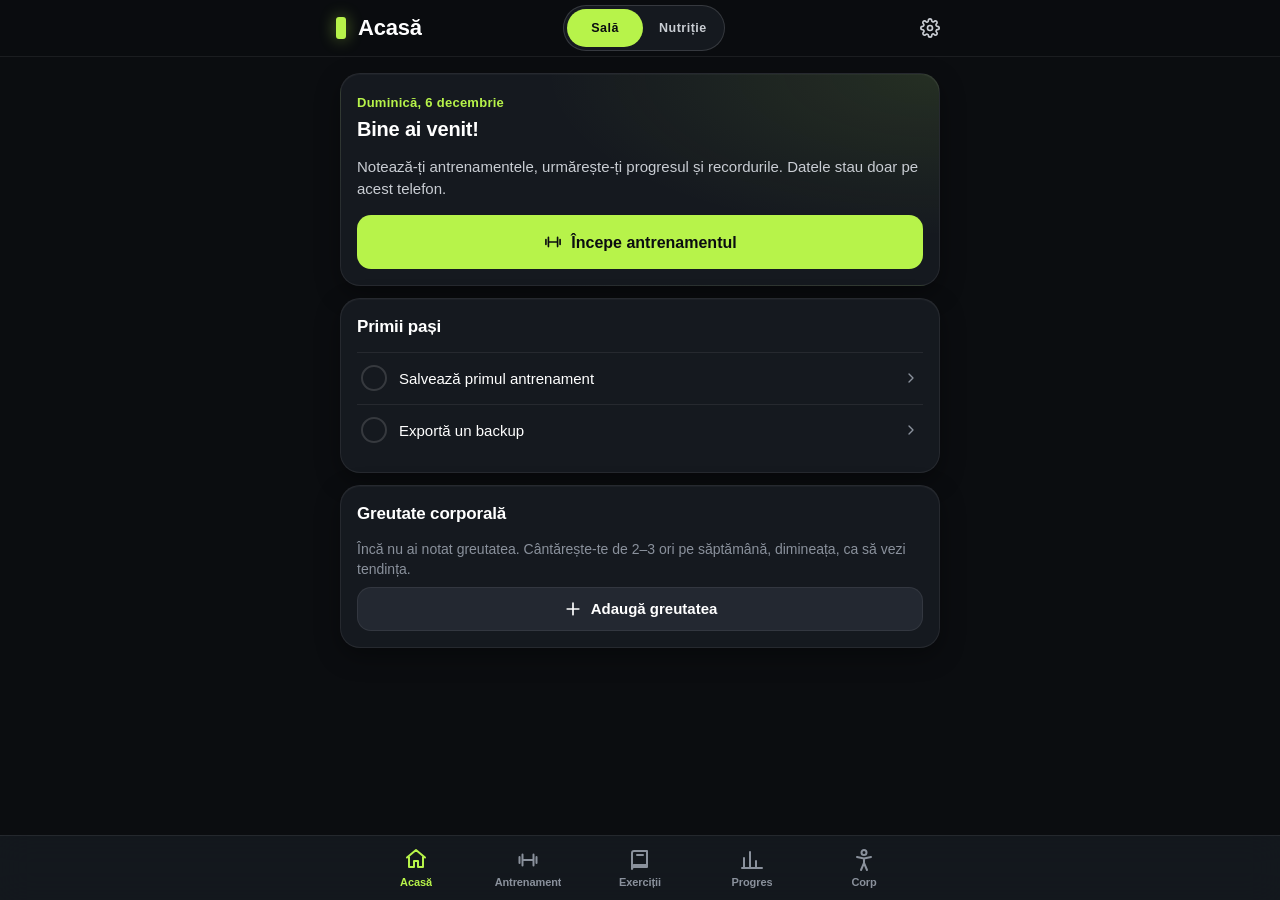
==== commit f337c4a5: "Etapa 6 (v59): ștergerea contului (funcția sterge-cont), teste pe GitHub, Supabase CLI fixat, CSP + " ====
--- a/index.html
+++ b/index.html
@@ -3,6 +3,9 @@
 <head>
   <meta charset="utf-8">
   <meta name="viewport" content="width=device-width, initial-scale=1, viewport-fit=cover">
+  <!-- Etapa 6: pagina încarcă doar fișierele ei; datele merg doar la proiectul Supabase al aplicației. Fără scripturi sau stiluri scrise în pagină. -->
+  <meta http-equiv="Content-Security-Policy" content="default-src 'self'; script-src 'self'; style-src 'self'; img-src 'self' data: blob:; media-src 'self' blob:; font-src 'self'; connect-src 'self' https://ibxqtjxlhywkvejbizqk.supabase.co; worker-src 'self'; manifest-src 'self'; frame-src 'none'; object-src 'none'; base-uri 'self'; form-action 'self'">
+  <meta name="description" content="Jurnal de antrenament și nutriție: antrenamente, progres, măsurători, mese și rețete. Datele stau pe telefon și merg și fără internet.">
   <meta name="theme-color" content="#0B0D10">
   <meta name="color-scheme" content="dark">
   <meta name="apple-mobile-web-app-capable" content="yes">
@@ -13,10 +16,10 @@
   <link rel="icon" href="icon.svg" type="image/svg+xml">
   <link rel="apple-touch-icon" sizes="180x180" href="icon-180.png">
   <title>Jurnal de antrenament</title>
-  <link rel="stylesheet" href="styles.css?v=58">
-  <script src="tema.js?v=58"></script>
+  <link rel="stylesheet" href="styles.css?v=59">
+  <script src="tema.js?v=59"></script>
 </head>
-<body class="se-incarca" data-versiune="58">
+<body class="se-incarca" data-versiune="59">
   <header class="topbar">
     <div class="topbar-interior">
       <div class="marca">
@@ -691,40 +694,40 @@
     </button>
   </nav>
 
-  <script defer src="db.js?v=58"></script>
-  <script defer src="validare.js?v=58"></script>
-  <script defer src="exercitii.js?v=58"></script>
-  <script defer src="analiza.js?v=58"></script>
-  <script defer src="statistici.js?v=58"></script>
-  <script defer src="corp-calcul.js?v=58"></script>
-  <script defer src="realizari.js?v=58"></script>
-  <script defer src="nutritie-calcul.js?v=58"></script>
-  <script defer src="nutritie-zi.js?v=58"></script>
-  <script defer src="cafea.js?v=58"></script>
-  <script defer src="nutritie-generator.js?v=58"></script>
-  <script defer src="nutritie-cumparaturi.js?v=58"></script>
-  <script defer src="catalog.js?v=58"></script>
-  <script defer src="figuri.js?v=58"></script>
-  <script defer src="ui.js?v=58"></script>
-  <script defer src="navigare.js?v=58"></script>
-  <script defer src="incarcare.js?v=58"></script>
-  <script defer src="grafice.js?v=58"></script>
-  <script defer src="setari.js?v=58"></script>
-  <script defer src="timer.js?v=58"></script>
-  <script defer src="sesiune.js?v=58"></script>
-  <script defer src="corp.js?v=58"></script>
-  <script defer src="progres.js?v=58"></script>
-  <script defer src="realizari-ui.js?v=58"></script>
-  <script defer src="istoric.js?v=58"></script>
-  <script defer src="biblioteca.js?v=58"></script>
-  <script defer src="scanare-istoric.js?v=58"></script>
-  <script defer src="backup.js?v=58"></script>
-  <script defer src="siguranta.js?v=58"></script>
-  <script defer src="acasa.js?v=58"></script>
-  <script defer src="cloud-config.js?v=58"></script>
-  <script defer src="sincron.js?v=58"></script>
-  <script defer src="cloud.js?v=58"></script>
-  <script defer src="cloud-ui.js?v=58"></script>
-  <script defer src="main.js?v=58"></script>
+  <script defer src="db.js?v=59"></script>
+  <script defer src="validare.js?v=59"></script>
+  <script defer src="exercitii.js?v=59"></script>
+  <script defer src="analiza.js?v=59"></script>
+  <script defer src="statistici.js?v=59"></script>
+  <script defer src="corp-calcul.js?v=59"></script>
+  <script defer src="realizari.js?v=59"></script>
+  <script defer src="nutritie-calcul.js?v=59"></script>
+  <script defer src="nutritie-zi.js?v=59"></script>
+  <script defer src="cafea.js?v=59"></script>
+  <script defer src="nutritie-generator.js?v=59"></script>
+  <script defer src="nutritie-cumparaturi.js?v=59"></script>
+  <script defer src="catalog.js?v=59"></script>
+  <script defer src="figuri.js?v=59"></script>
+  <script defer src="ui.js?v=59"></script>
+  <script defer src="navigare.js?v=59"></script>
+  <script defer src="incarcare.js?v=59"></script>
+  <script defer src="grafice.js?v=59"></script>
+  <script defer src="setari.js?v=59"></script>
+  <script defer src="timer.js?v=59"></script>
+  <script defer src="sesiune.js?v=59"></script>
+  <script defer src="corp.js?v=59"></script>
+  <script defer src="progres.js?v=59"></script>
+  <script defer src="realizari-ui.js?v=59"></script>
+  <script defer src="istoric.js?v=59"></script>
+  <script defer src="biblioteca.js?v=59"></script>
+  <script defer src="scanare-istoric.js?v=59"></script>
+  <script defer src="backup.js?v=59"></script>
+  <script defer src="siguranta.js?v=59"></script>
+  <script defer src="acasa.js?v=59"></script>
+  <script defer src="cloud-config.js?v=59"></script>
+  <script defer src="sincron.js?v=59"></script>
+  <script defer src="cloud.js?v=59"></script>
+  <script defer src="cloud-ui.js?v=59"></script>
+  <script defer src="main.js?v=59"></script>
 </body>
 </html>
--- a/styles.css
+++ b/styles.css
@@ -5,7 +5,7 @@
 
 :root {
   /* Versiunea foii de stil. main.js o compară cu index.html ca să detecteze fișiere amestecate din cache. */
-  --versiune-css: "58";
+  --versiune-css: "59";
 
   /* Culori */
   --fundal: #0B0D10;
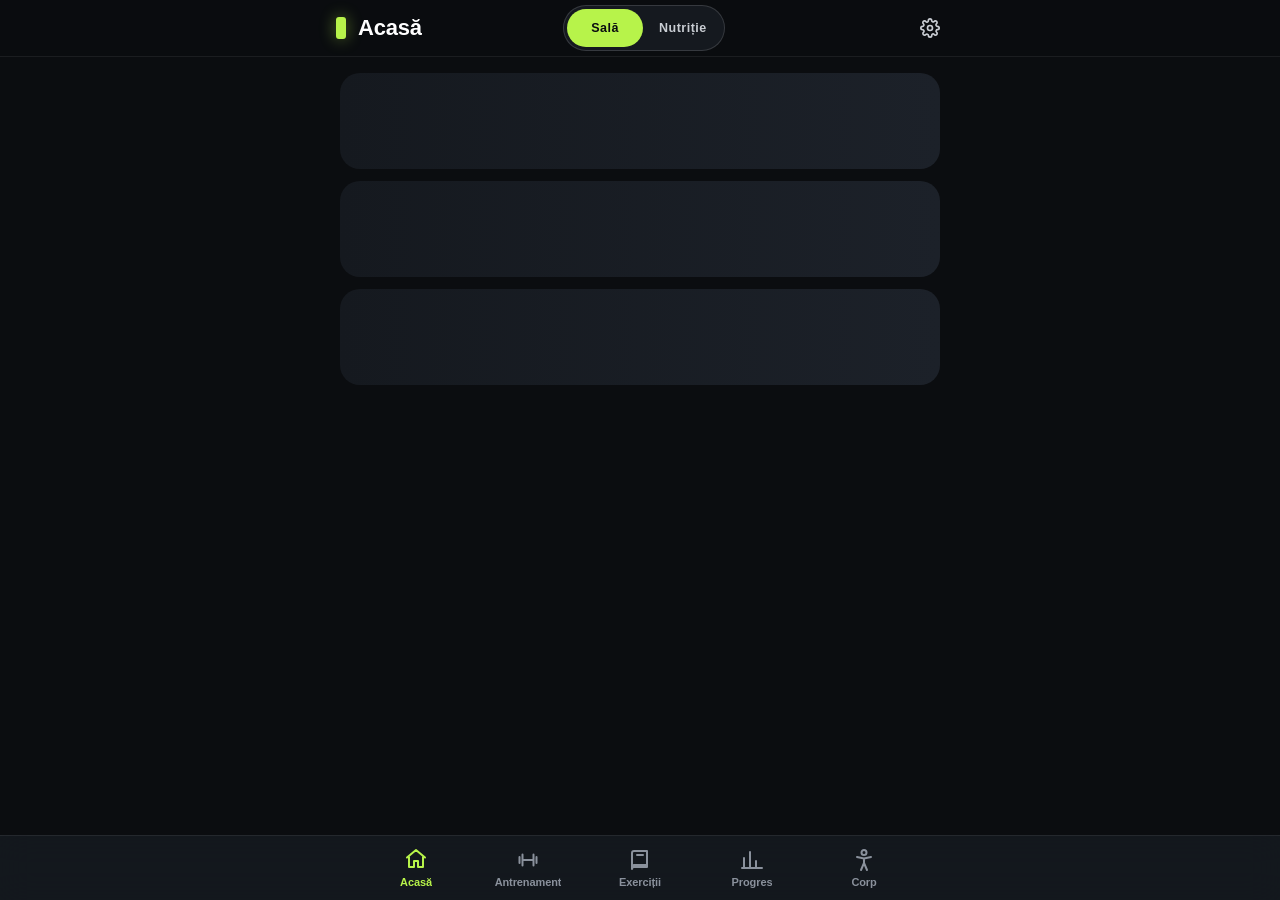
==== commit 10433da5: "Etapa 7, funcția 1 (v60): necesar caloric adaptiv - necesar-adaptiv.js: tendința greutății (medie ex" ====
--- a/index.html
+++ b/index.html
@@ -16,10 +16,10 @@
   <link rel="icon" href="icon.svg" type="image/svg+xml">
   <link rel="apple-touch-icon" sizes="180x180" href="icon-180.png">
   <title>Jurnal de antrenament</title>
-  <link rel="stylesheet" href="styles.css?v=59">
-  <script src="tema.js?v=59"></script>
+  <link rel="stylesheet" href="styles.css?v=60">
+  <script src="tema.js?v=60"></script>
 </head>
-<body class="se-incarca" data-versiune="59">
+<body class="se-incarca" data-versiune="60">
   <header class="topbar">
     <div class="topbar-interior">
       <div class="marca">
@@ -489,6 +489,7 @@
         <button class="setari-rand" type="button" data-categorie="antrenament"><span class="setari-rand-text"><strong>Antrenament</strong><span class="nota" id="stare-set-antrenament"></span></span><svg class="iconita mica" viewBox="0 0 24 24" width="18" height="18" fill="none" stroke="currentColor" stroke-width="2" stroke-linecap="round" stroke-linejoin="round" aria-hidden="true"><path d="M9 6l6 6-6 6"/></svg></button>
         <button class="setari-rand" type="button" data-categorie="progresie"><span class="setari-rand-text"><strong>Progresie</strong><span class="nota" id="stare-set-progresie"></span></span><svg class="iconita mica" viewBox="0 0 24 24" width="18" height="18" fill="none" stroke="currentColor" stroke-width="2" stroke-linecap="round" stroke-linejoin="round" aria-hidden="true"><path d="M9 6l6 6-6 6"/></svg></button>
         <button class="setari-rand" type="button" data-categorie="scanare"><span class="setari-rand-text"><strong>Scanarea meselor</strong><span class="nota" id="stare-set-scanare"></span></span><svg class="iconita mica" viewBox="0 0 24 24" width="18" height="18" fill="none" stroke="currentColor" stroke-width="2" stroke-linecap="round" stroke-linejoin="round" aria-hidden="true"><path d="M9 6l6 6-6 6"/></svg></button>
+        <button class="setari-rand" type="button" data-categorie="nutritie"><span class="setari-rand-text"><strong>Nutriție</strong><span class="nota" id="stare-set-nutritie"></span></span><svg class="iconita mica" viewBox="0 0 24 24" width="18" height="18" fill="none" stroke="currentColor" stroke-width="2" stroke-linecap="round" stroke-linejoin="round" aria-hidden="true"><path d="M9 6l6 6-6 6"/></svg></button>
         <button class="setari-rand" type="button" data-categorie="aspect"><span class="setari-rand-text"><strong>Aspect</strong><span class="nota" id="stare-set-aspect"></span></span><svg class="iconita mica" viewBox="0 0 24 24" width="18" height="18" fill="none" stroke="currentColor" stroke-width="2" stroke-linecap="round" stroke-linejoin="round" aria-hidden="true"><path d="M9 6l6 6-6 6"/></svg></button>
         <button class="setari-rand" type="button" data-categorie="date"><span class="setari-rand-text"><strong>Date și backup</strong><span class="nota" id="stare-set-date"></span></span><svg class="iconita mica" viewBox="0 0 24 24" width="18" height="18" fill="none" stroke="currentColor" stroke-width="2" stroke-linecap="round" stroke-linejoin="round" aria-hidden="true"><path d="M9 6l6 6-6 6"/></svg></button>
         <button class="setari-rand" type="button" data-categorie="despre"><span class="setari-rand-text"><strong>Despre</strong><span class="nota" id="stare-set-despre"></span></span><svg class="iconita mica" viewBox="0 0 24 24" width="18" height="18" fill="none" stroke="currentColor" stroke-width="2" stroke-linecap="round" stroke-linejoin="round" aria-hidden="true"><path d="M9 6l6 6-6 6"/></svg></button>
@@ -559,6 +560,10 @@
       <div class="card" id="set-scanare"></div>
 
       </div>
+      <div class="setari-categorie" data-categorie="nutritie" hidden>
+        <div class="card" id="set-necesar"></div>
+        <div class="card" id="set-istoric-tinte"></div>
+      </div>
       <div class="setari-categorie" data-categorie="aspect" hidden>
         <div class="card">
           <h2>Temă</h2>
@@ -694,40 +699,41 @@
     </button>
   </nav>
 
-  <script defer src="db.js?v=59"></script>
-  <script defer src="validare.js?v=59"></script>
-  <script defer src="exercitii.js?v=59"></script>
-  <script defer src="analiza.js?v=59"></script>
-  <script defer src="statistici.js?v=59"></script>
-  <script defer src="corp-calcul.js?v=59"></script>
-  <script defer src="realizari.js?v=59"></script>
-  <script defer src="nutritie-calcul.js?v=59"></script>
-  <script defer src="nutritie-zi.js?v=59"></script>
-  <script defer src="cafea.js?v=59"></script>
-  <script defer src="nutritie-generator.js?v=59"></script>
-  <script defer src="nutritie-cumparaturi.js?v=59"></script>
-  <script defer src="catalog.js?v=59"></script>
-  <script defer src="figuri.js?v=59"></script>
-  <script defer src="ui.js?v=59"></script>
-  <script defer src="navigare.js?v=59"></script>
-  <script defer src="incarcare.js?v=59"></script>
-  <script defer src="grafice.js?v=59"></script>
-  <script defer src="setari.js?v=59"></script>
-  <script defer src="timer.js?v=59"></script>
-  <script defer src="sesiune.js?v=59"></script>
-  <script defer src="corp.js?v=59"></script>
-  <script defer src="progres.js?v=59"></script>
-  <script defer src="realizari-ui.js?v=59"></script>
-  <script defer src="istoric.js?v=59"></script>
-  <script defer src="biblioteca.js?v=59"></script>
-  <script defer src="scanare-istoric.js?v=59"></script>
-  <script defer src="backup.js?v=59"></script>
-  <script defer src="siguranta.js?v=59"></script>
-  <script defer src="acasa.js?v=59"></script>
-  <script defer src="cloud-config.js?v=59"></script>
-  <script defer src="sincron.js?v=59"></script>
-  <script defer src="cloud.js?v=59"></script>
-  <script defer src="cloud-ui.js?v=59"></script>
-  <script defer src="main.js?v=59"></script>
+  <script defer src="db.js?v=60"></script>
+  <script defer src="validare.js?v=60"></script>
+  <script defer src="exercitii.js?v=60"></script>
+  <script defer src="analiza.js?v=60"></script>
+  <script defer src="statistici.js?v=60"></script>
+  <script defer src="corp-calcul.js?v=60"></script>
+  <script defer src="realizari.js?v=60"></script>
+  <script defer src="nutritie-calcul.js?v=60"></script>
+  <script defer src="nutritie-zi.js?v=60"></script>
+  <script defer src="necesar-adaptiv.js?v=60"></script>
+  <script defer src="cafea.js?v=60"></script>
+  <script defer src="nutritie-generator.js?v=60"></script>
+  <script defer src="nutritie-cumparaturi.js?v=60"></script>
+  <script defer src="catalog.js?v=60"></script>
+  <script defer src="figuri.js?v=60"></script>
+  <script defer src="ui.js?v=60"></script>
+  <script defer src="navigare.js?v=60"></script>
+  <script defer src="incarcare.js?v=60"></script>
+  <script defer src="grafice.js?v=60"></script>
+  <script defer src="setari.js?v=60"></script>
+  <script defer src="timer.js?v=60"></script>
+  <script defer src="sesiune.js?v=60"></script>
+  <script defer src="corp.js?v=60"></script>
+  <script defer src="progres.js?v=60"></script>
+  <script defer src="realizari-ui.js?v=60"></script>
+  <script defer src="istoric.js?v=60"></script>
+  <script defer src="biblioteca.js?v=60"></script>
+  <script defer src="scanare-istoric.js?v=60"></script>
+  <script defer src="backup.js?v=60"></script>
+  <script defer src="siguranta.js?v=60"></script>
+  <script defer src="acasa.js?v=60"></script>
+  <script defer src="cloud-config.js?v=60"></script>
+  <script defer src="sincron.js?v=60"></script>
+  <script defer src="cloud.js?v=60"></script>
+  <script defer src="cloud-ui.js?v=60"></script>
+  <script defer src="main.js?v=60"></script>
 </body>
 </html>
--- a/styles.css
+++ b/styles.css
@@ -5,7 +5,7 @@
 
 :root {
   /* Versiunea foii de stil. main.js o compară cu index.html ca să detecteze fișiere amestecate din cache. */
-  --versiune-css: "59";
+  --versiune-css: "60";
 
   /* Culori */
   --fundal: #0B0D10;
@@ -2233,3 +2233,27 @@
   --g-umbra: rgba(63, 122, 18, 0.18);
   --g-bara: rgba(63, 122, 18, 0.40);
 }
+
+/* =========================================================
+   Etapa 7, funcția 1: necesarul caloric adaptiv
+   ========================================================= */
+.card-necesar .necesar-cifra { display: flex; flex-direction: column; gap: 2px; margin: 4px 0 8px; }
+.card-necesar .necesar-cifra strong { font-size: 1.9rem; line-height: 1.1; font-variant-numeric: tabular-nums; color: var(--accent); }
+.card-necesar .necesar-cifra span { color: var(--text-2); font-size: 0.9rem; }
+.necesar-tinte { display: grid; gap: 6px; margin: 6px 0 12px; }
+.necesar-rand { display: grid; grid-template-columns: minmax(0, 1fr) auto; column-gap: 10px; align-items: baseline; }
+.necesar-rand b { font-variant-numeric: tabular-nums; text-align: right; }
+.necesar-rand .nota { grid-column: 1 / -1; margin: 0; font-size: 0.82rem; }
+.necesar-rand .nota:empty { display: none; }
+.necesar-avertizare { color: var(--avertizare, var(--text-2)); }
+.necesar-progres { display: grid; gap: 6px; margin: 8px 0; font-size: 0.9rem; }
+.necesar-pasi { margin: 0; padding-left: 1.3em; display: grid; gap: 8px; line-height: 1.45; }
+.bifa-zi-incompleta { display: flex; flex-wrap: wrap; align-items: center; gap: 8px; min-height: 44px; margin-top: 6px; cursor: pointer; }
+.bifa-zi-incompleta input { width: 20px; height: 20px; accent-color: var(--accent); margin: 0; }
+.camp-gkg { display: block; margin-top: 2px; min-height: 1.2em; }
+.lista-istoric-tinte { list-style: none; margin: 0; padding: 0; display: grid; gap: 10px; }
+.lista-istoric-tinte li { display: grid; gap: 2px; padding-bottom: 10px; border-bottom: 1px solid var(--bordura); }
+.lista-istoric-tinte li:last-child { border-bottom: 0; padding-bottom: 0; }
+.lista-istoric-tinte span { overflow-wrap: anywhere; }
+.necesar-progres .bara-fundal, .necesar-progres .bara { display: block; }
+.necesar-progres .bara-fundal { margin-bottom: 4px; }
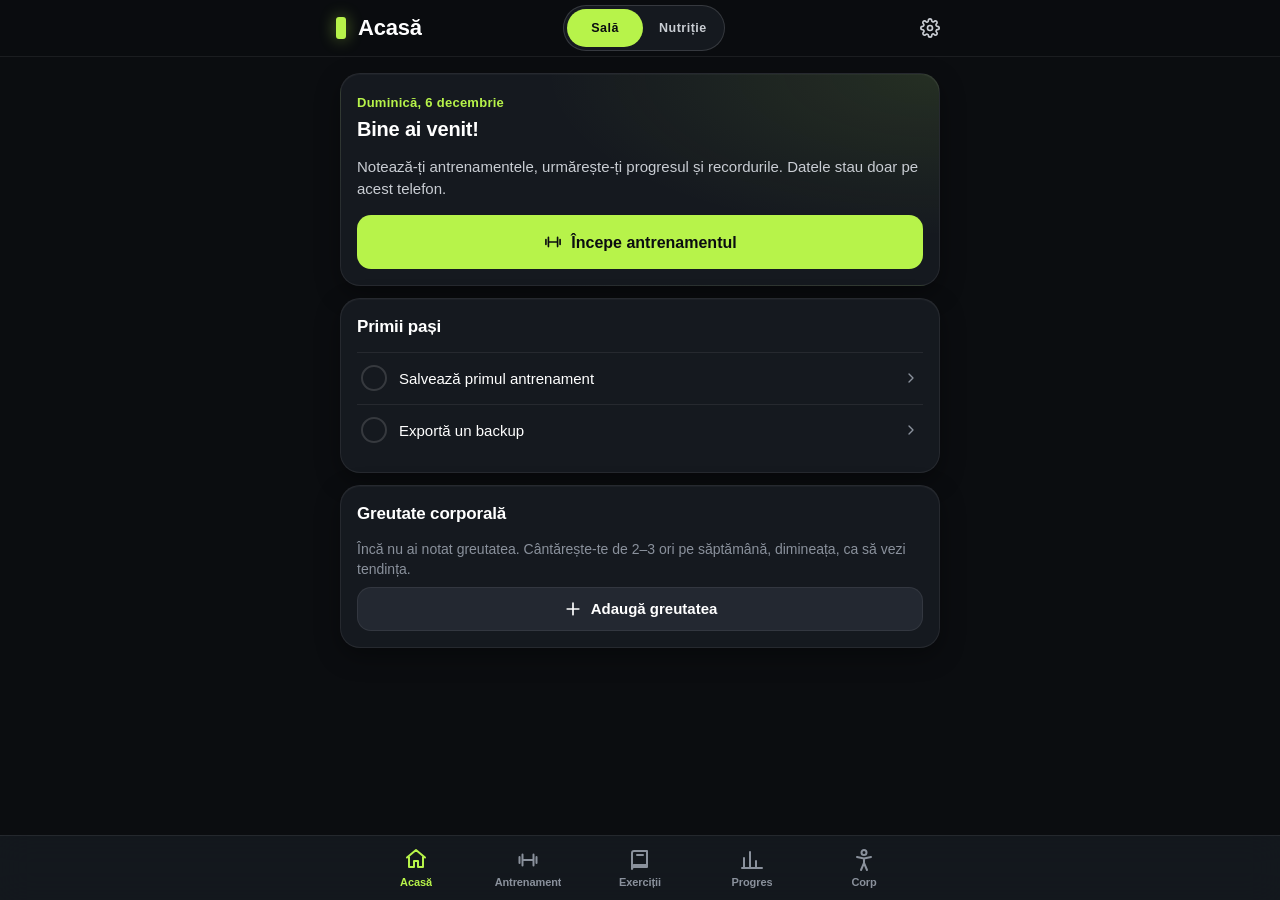
==== commit 39ce730c: "Recuperarea meselor scanate din istoricul scanărilor (v61) Istoricul scanărilor stă separat de zile " ====
--- a/index.html
+++ b/index.html
@@ -16,10 +16,10 @@
   <link rel="icon" href="icon.svg" type="image/svg+xml">
   <link rel="apple-touch-icon" sizes="180x180" href="icon-180.png">
   <title>Jurnal de antrenament</title>
-  <link rel="stylesheet" href="styles.css?v=60">
-  <script src="tema.js?v=60"></script>
+  <link rel="stylesheet" href="styles.css?v=61">
+  <script src="tema.js?v=61"></script>
 </head>
-<body class="se-incarca" data-versiune="60">
+<body class="se-incarca" data-versiune="61">
   <header class="topbar">
     <div class="topbar-interior">
       <div class="marca">
@@ -699,41 +699,41 @@
     </button>
   </nav>
 
-  <script defer src="db.js?v=60"></script>
-  <script defer src="validare.js?v=60"></script>
-  <script defer src="exercitii.js?v=60"></script>
-  <script defer src="analiza.js?v=60"></script>
-  <script defer src="statistici.js?v=60"></script>
-  <script defer src="corp-calcul.js?v=60"></script>
-  <script defer src="realizari.js?v=60"></script>
-  <script defer src="nutritie-calcul.js?v=60"></script>
-  <script defer src="nutritie-zi.js?v=60"></script>
-  <script defer src="necesar-adaptiv.js?v=60"></script>
-  <script defer src="cafea.js?v=60"></script>
-  <script defer src="nutritie-generator.js?v=60"></script>
-  <script defer src="nutritie-cumparaturi.js?v=60"></script>
-  <script defer src="catalog.js?v=60"></script>
-  <script defer src="figuri.js?v=60"></script>
-  <script defer src="ui.js?v=60"></script>
-  <script defer src="navigare.js?v=60"></script>
-  <script defer src="incarcare.js?v=60"></script>
-  <script defer src="grafice.js?v=60"></script>
-  <script defer src="setari.js?v=60"></script>
-  <script defer src="timer.js?v=60"></script>
-  <script defer src="sesiune.js?v=60"></script>
-  <script defer src="corp.js?v=60"></script>
-  <script defer src="progres.js?v=60"></script>
-  <script defer src="realizari-ui.js?v=60"></script>
-  <script defer src="istoric.js?v=60"></script>
-  <script defer src="biblioteca.js?v=60"></script>
-  <script defer src="scanare-istoric.js?v=60"></script>
-  <script defer src="backup.js?v=60"></script>
-  <script defer src="siguranta.js?v=60"></script>
-  <script defer src="acasa.js?v=60"></script>
-  <script defer src="cloud-config.js?v=60"></script>
-  <script defer src="sincron.js?v=60"></script>
-  <script defer src="cloud.js?v=60"></script>
-  <script defer src="cloud-ui.js?v=60"></script>
-  <script defer src="main.js?v=60"></script>
+  <script defer src="db.js?v=61"></script>
+  <script defer src="validare.js?v=61"></script>
+  <script defer src="exercitii.js?v=61"></script>
+  <script defer src="analiza.js?v=61"></script>
+  <script defer src="statistici.js?v=61"></script>
+  <script defer src="corp-calcul.js?v=61"></script>
+  <script defer src="realizari.js?v=61"></script>
+  <script defer src="nutritie-calcul.js?v=61"></script>
+  <script defer src="nutritie-zi.js?v=61"></script>
+  <script defer src="necesar-adaptiv.js?v=61"></script>
+  <script defer src="cafea.js?v=61"></script>
+  <script defer src="nutritie-generator.js?v=61"></script>
+  <script defer src="nutritie-cumparaturi.js?v=61"></script>
+  <script defer src="catalog.js?v=61"></script>
+  <script defer src="figuri.js?v=61"></script>
+  <script defer src="ui.js?v=61"></script>
+  <script defer src="navigare.js?v=61"></script>
+  <script defer src="incarcare.js?v=61"></script>
+  <script defer src="grafice.js?v=61"></script>
+  <script defer src="setari.js?v=61"></script>
+  <script defer src="timer.js?v=61"></script>
+  <script defer src="sesiune.js?v=61"></script>
+  <script defer src="corp.js?v=61"></script>
+  <script defer src="progres.js?v=61"></script>
+  <script defer src="realizari-ui.js?v=61"></script>
+  <script defer src="istoric.js?v=61"></script>
+  <script defer src="biblioteca.js?v=61"></script>
+  <script defer src="scanare-istoric.js?v=61"></script>
+  <script defer src="backup.js?v=61"></script>
+  <script defer src="siguranta.js?v=61"></script>
+  <script defer src="acasa.js?v=61"></script>
+  <script defer src="cloud-config.js?v=61"></script>
+  <script defer src="sincron.js?v=61"></script>
+  <script defer src="cloud.js?v=61"></script>
+  <script defer src="cloud-ui.js?v=61"></script>
+  <script defer src="main.js?v=61"></script>
 </body>
 </html>
--- a/styles.css
+++ b/styles.css
@@ -5,7 +5,7 @@
 
 :root {
   /* Versiunea foii de stil. main.js o compară cu index.html ca să detecteze fișiere amestecate din cache. */
-  --versiune-css: "60";
+  --versiune-css: "61";
 
   /* Culori */
   --fundal: #0B0D10;
@@ -2257,3 +2257,5 @@
 .lista-istoric-tinte span { overflow-wrap: anywhere; }
 .necesar-progres .bara-fundal, .necesar-progres .bara { display: block; }
 .necesar-progres .bara-fundal { margin-bottom: 4px; }
+.lista-recuperare { list-style: none; margin: 8px 0 0; padding: 0; display: grid; gap: 8px; font-size: 0.9rem; max-height: 40vh; overflow-y: auto; }
+.lista-recuperare li { overflow-wrap: anywhere; }
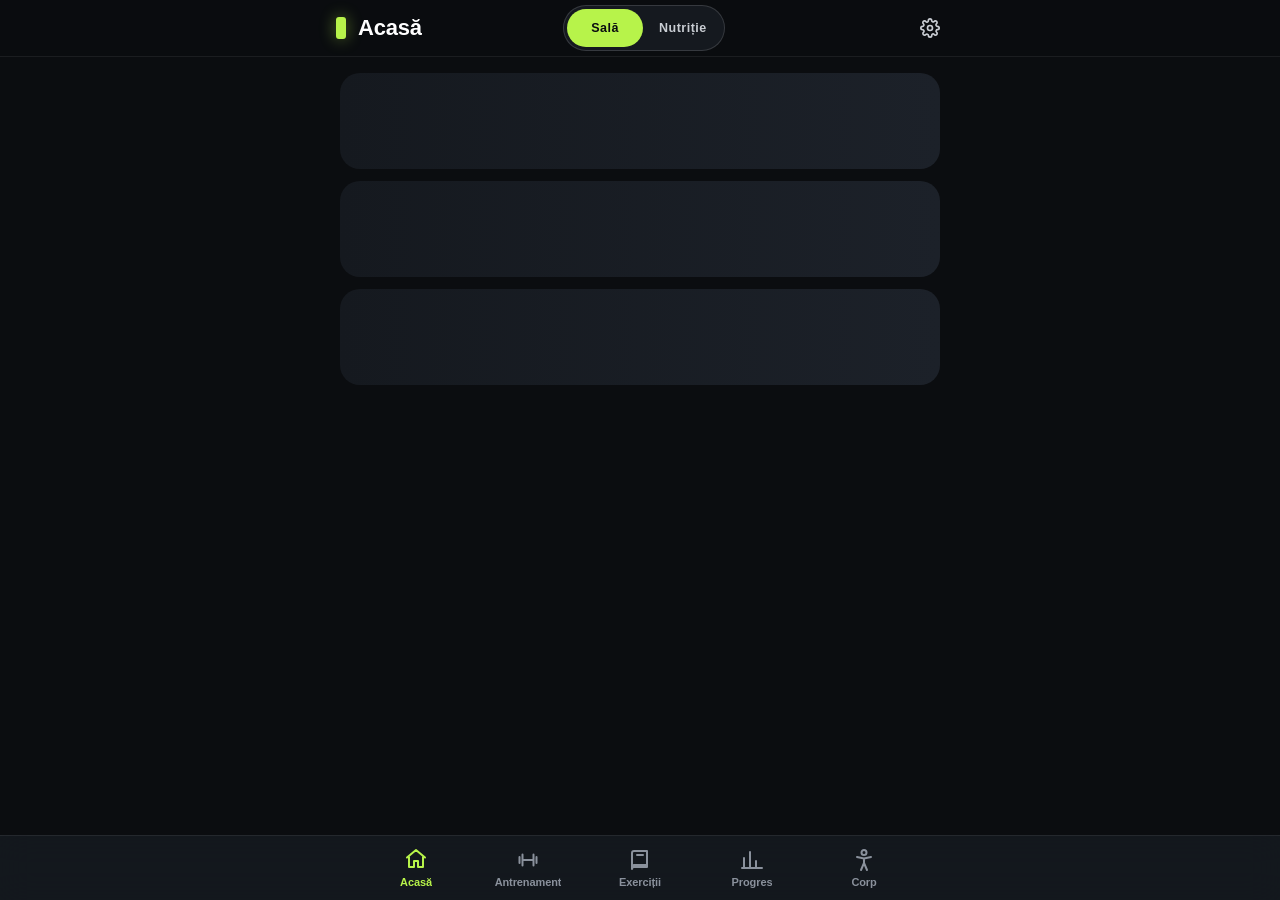
==== commit 0d6cd733: "Necesar adaptiv: starea de acum folosește zilele până ieri; comutator pentru „Ziua nu e notată compl" ====
--- a/index.html
+++ b/index.html
@@ -16,10 +16,10 @@
   <link rel="icon" href="icon.svg" type="image/svg+xml">
   <link rel="apple-touch-icon" sizes="180x180" href="icon-180.png">
   <title>Jurnal de antrenament</title>
-  <link rel="stylesheet" href="styles.css?v=61">
-  <script src="tema.js?v=61"></script>
+  <link rel="stylesheet" href="styles.css?v=62">
+  <script src="tema.js?v=62"></script>
 </head>
-<body class="se-incarca" data-versiune="61">
+<body class="se-incarca" data-versiune="62">
   <header class="topbar">
     <div class="topbar-interior">
       <div class="marca">
@@ -699,41 +699,41 @@
     </button>
   </nav>
 
-  <script defer src="db.js?v=61"></script>
-  <script defer src="validare.js?v=61"></script>
-  <script defer src="exercitii.js?v=61"></script>
-  <script defer src="analiza.js?v=61"></script>
-  <script defer src="statistici.js?v=61"></script>
-  <script defer src="corp-calcul.js?v=61"></script>
-  <script defer src="realizari.js?v=61"></script>
-  <script defer src="nutritie-calcul.js?v=61"></script>
-  <script defer src="nutritie-zi.js?v=61"></script>
-  <script defer src="necesar-adaptiv.js?v=61"></script>
-  <script defer src="cafea.js?v=61"></script>
-  <script defer src="nutritie-generator.js?v=61"></script>
-  <script defer src="nutritie-cumparaturi.js?v=61"></script>
-  <script defer src="catalog.js?v=61"></script>
-  <script defer src="figuri.js?v=61"></script>
-  <script defer src="ui.js?v=61"></script>
-  <script defer src="navigare.js?v=61"></script>
-  <script defer src="incarcare.js?v=61"></script>
-  <script defer src="grafice.js?v=61"></script>
-  <script defer src="setari.js?v=61"></script>
-  <script defer src="timer.js?v=61"></script>
-  <script defer src="sesiune.js?v=61"></script>
-  <script defer src="corp.js?v=61"></script>
-  <script defer src="progres.js?v=61"></script>
-  <script defer src="realizari-ui.js?v=61"></script>
-  <script defer src="istoric.js?v=61"></script>
-  <script defer src="biblioteca.js?v=61"></script>
-  <script defer src="scanare-istoric.js?v=61"></script>
-  <script defer src="backup.js?v=61"></script>
-  <script defer src="siguranta.js?v=61"></script>
-  <script defer src="acasa.js?v=61"></script>
-  <script defer src="cloud-config.js?v=61"></script>
-  <script defer src="sincron.js?v=61"></script>
-  <script defer src="cloud.js?v=61"></script>
-  <script defer src="cloud-ui.js?v=61"></script>
-  <script defer src="main.js?v=61"></script>
+  <script defer src="db.js?v=62"></script>
+  <script defer src="validare.js?v=62"></script>
+  <script defer src="exercitii.js?v=62"></script>
+  <script defer src="analiza.js?v=62"></script>
+  <script defer src="statistici.js?v=62"></script>
+  <script defer src="corp-calcul.js?v=62"></script>
+  <script defer src="realizari.js?v=62"></script>
+  <script defer src="nutritie-calcul.js?v=62"></script>
+  <script defer src="nutritie-zi.js?v=62"></script>
+  <script defer src="necesar-adaptiv.js?v=62"></script>
+  <script defer src="cafea.js?v=62"></script>
+  <script defer src="nutritie-generator.js?v=62"></script>
+  <script defer src="nutritie-cumparaturi.js?v=62"></script>
+  <script defer src="catalog.js?v=62"></script>
+  <script defer src="figuri.js?v=62"></script>
+  <script defer src="ui.js?v=62"></script>
+  <script defer src="navigare.js?v=62"></script>
+  <script defer src="incarcare.js?v=62"></script>
+  <script defer src="grafice.js?v=62"></script>
+  <script defer src="setari.js?v=62"></script>
+  <script defer src="timer.js?v=62"></script>
+  <script defer src="sesiune.js?v=62"></script>
+  <script defer src="corp.js?v=62"></script>
+  <script defer src="progres.js?v=62"></script>
+  <script defer src="realizari-ui.js?v=62"></script>
+  <script defer src="istoric.js?v=62"></script>
+  <script defer src="biblioteca.js?v=62"></script>
+  <script defer src="scanare-istoric.js?v=62"></script>
+  <script defer src="backup.js?v=62"></script>
+  <script defer src="siguranta.js?v=62"></script>
+  <script defer src="acasa.js?v=62"></script>
+  <script defer src="cloud-config.js?v=62"></script>
+  <script defer src="sincron.js?v=62"></script>
+  <script defer src="cloud.js?v=62"></script>
+  <script defer src="cloud-ui.js?v=62"></script>
+  <script defer src="main.js?v=62"></script>
 </body>
 </html>
--- a/styles.css
+++ b/styles.css
@@ -5,7 +5,7 @@
 
 :root {
   /* Versiunea foii de stil. main.js o compară cu index.html ca să detecteze fișiere amestecate din cache. */
-  --versiune-css: "61";
+  --versiune-css: "62";
 
   /* Culori */
   --fundal: #0B0D10;
@@ -2248,8 +2248,7 @@
 .necesar-avertizare { color: var(--avertizare, var(--text-2)); }
 .necesar-progres { display: grid; gap: 6px; margin: 8px 0; font-size: 0.9rem; }
 .necesar-pasi { margin: 0; padding-left: 1.3em; display: grid; gap: 8px; line-height: 1.45; }
-.bifa-zi-incompleta { display: flex; flex-wrap: wrap; align-items: center; gap: 8px; min-height: 44px; margin-top: 6px; cursor: pointer; }
-.bifa-zi-incompleta input { width: 20px; height: 20px; accent-color: var(--accent); margin: 0; }
+.bifa-zi-incompleta { min-height: 44px; margin-top: 6px; align-items: center; }
 .camp-gkg { display: block; margin-top: 2px; min-height: 1.2em; }
 .lista-istoric-tinte { list-style: none; margin: 0; padding: 0; display: grid; gap: 10px; }
 .lista-istoric-tinte li { display: grid; gap: 2px; padding-bottom: 10px; border-bottom: 1px solid var(--bordura); }
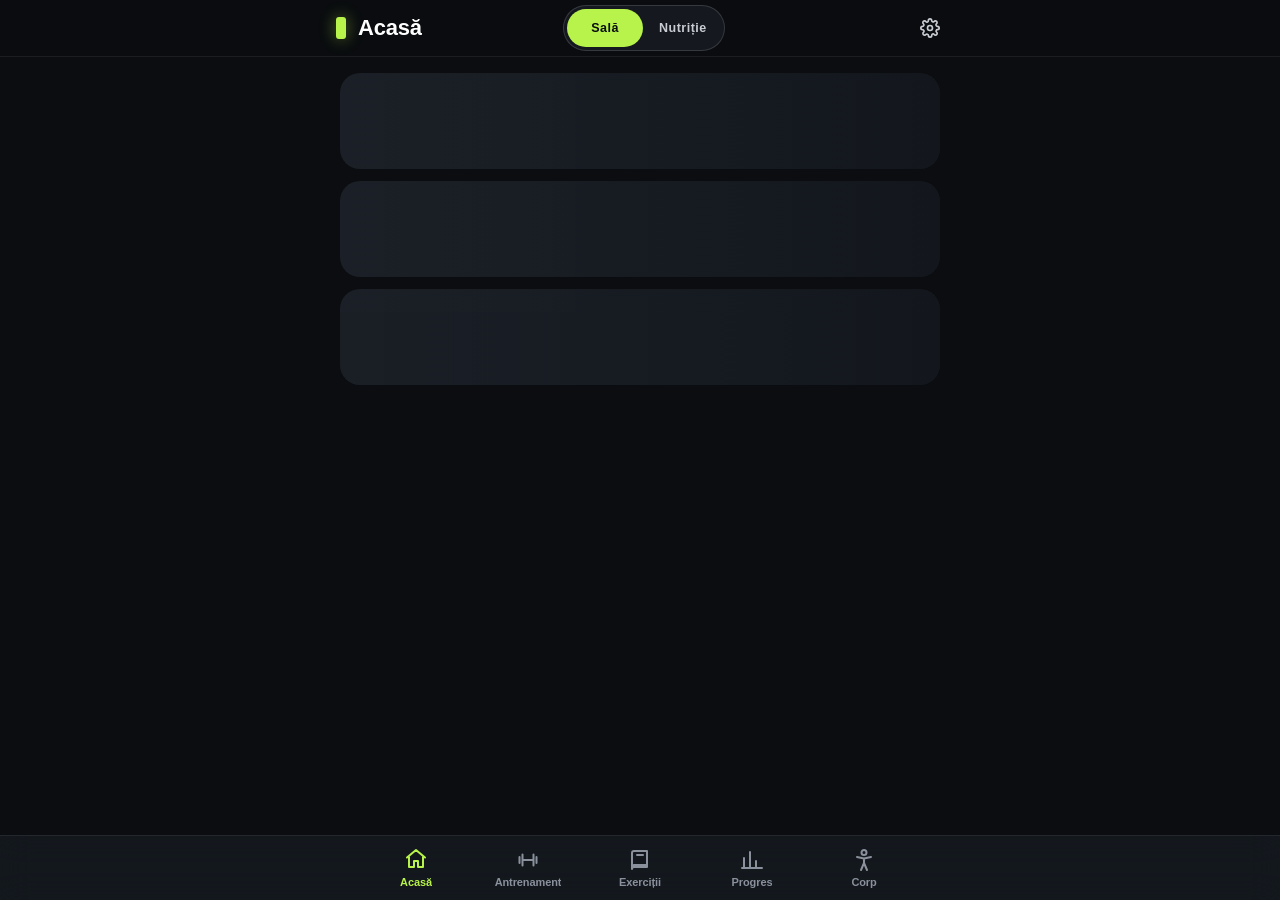
==== commit 71e19ad2: "Protecția meselor mâncate: fără golirea zilei dintr-o atingere, confirmare și „Șterse recent” (v63) " ====
--- a/index.html
+++ b/index.html
@@ -16,10 +16,10 @@
   <link rel="icon" href="icon.svg" type="image/svg+xml">
   <link rel="apple-touch-icon" sizes="180x180" href="icon-180.png">
   <title>Jurnal de antrenament</title>
-  <link rel="stylesheet" href="styles.css?v=62">
-  <script src="tema.js?v=62"></script>
+  <link rel="stylesheet" href="styles.css?v=63">
+  <script src="tema.js?v=63"></script>
 </head>
-<body class="se-incarca" data-versiune="62">
+<body class="se-incarca" data-versiune="63">
   <header class="topbar">
     <div class="topbar-interior">
       <div class="marca">
@@ -699,41 +699,41 @@
     </button>
   </nav>
 
-  <script defer src="db.js?v=62"></script>
-  <script defer src="validare.js?v=62"></script>
-  <script defer src="exercitii.js?v=62"></script>
-  <script defer src="analiza.js?v=62"></script>
-  <script defer src="statistici.js?v=62"></script>
-  <script defer src="corp-calcul.js?v=62"></script>
-  <script defer src="realizari.js?v=62"></script>
-  <script defer src="nutritie-calcul.js?v=62"></script>
-  <script defer src="nutritie-zi.js?v=62"></script>
-  <script defer src="necesar-adaptiv.js?v=62"></script>
-  <script defer src="cafea.js?v=62"></script>
-  <script defer src="nutritie-generator.js?v=62"></script>
-  <script defer src="nutritie-cumparaturi.js?v=62"></script>
-  <script defer src="catalog.js?v=62"></script>
-  <script defer src="figuri.js?v=62"></script>
-  <script defer src="ui.js?v=62"></script>
-  <script defer src="navigare.js?v=62"></script>
-  <script defer src="incarcare.js?v=62"></script>
-  <script defer src="grafice.js?v=62"></script>
-  <script defer src="setari.js?v=62"></script>
-  <script defer src="timer.js?v=62"></script>
-  <script defer src="sesiune.js?v=62"></script>
-  <script defer src="corp.js?v=62"></script>
-  <script defer src="progres.js?v=62"></script>
-  <script defer src="realizari-ui.js?v=62"></script>
-  <script defer src="istoric.js?v=62"></script>
-  <script defer src="biblioteca.js?v=62"></script>
-  <script defer src="scanare-istoric.js?v=62"></script>
-  <script defer src="backup.js?v=62"></script>
-  <script defer src="siguranta.js?v=62"></script>
-  <script defer src="acasa.js?v=62"></script>
-  <script defer src="cloud-config.js?v=62"></script>
-  <script defer src="sincron.js?v=62"></script>
-  <script defer src="cloud.js?v=62"></script>
-  <script defer src="cloud-ui.js?v=62"></script>
-  <script defer src="main.js?v=62"></script>
+  <script defer src="db.js?v=63"></script>
+  <script defer src="validare.js?v=63"></script>
+  <script defer src="exercitii.js?v=63"></script>
+  <script defer src="analiza.js?v=63"></script>
+  <script defer src="statistici.js?v=63"></script>
+  <script defer src="corp-calcul.js?v=63"></script>
+  <script defer src="realizari.js?v=63"></script>
+  <script defer src="nutritie-calcul.js?v=63"></script>
+  <script defer src="nutritie-zi.js?v=63"></script>
+  <script defer src="necesar-adaptiv.js?v=63"></script>
+  <script defer src="cafea.js?v=63"></script>
+  <script defer src="nutritie-generator.js?v=63"></script>
+  <script defer src="nutritie-cumparaturi.js?v=63"></script>
+  <script defer src="catalog.js?v=63"></script>
+  <script defer src="figuri.js?v=63"></script>
+  <script defer src="ui.js?v=63"></script>
+  <script defer src="navigare.js?v=63"></script>
+  <script defer src="incarcare.js?v=63"></script>
+  <script defer src="grafice.js?v=63"></script>
+  <script defer src="setari.js?v=63"></script>
+  <script defer src="timer.js?v=63"></script>
+  <script defer src="sesiune.js?v=63"></script>
+  <script defer src="corp.js?v=63"></script>
+  <script defer src="progres.js?v=63"></script>
+  <script defer src="realizari-ui.js?v=63"></script>
+  <script defer src="istoric.js?v=63"></script>
+  <script defer src="biblioteca.js?v=63"></script>
+  <script defer src="scanare-istoric.js?v=63"></script>
+  <script defer src="backup.js?v=63"></script>
+  <script defer src="siguranta.js?v=63"></script>
+  <script defer src="acasa.js?v=63"></script>
+  <script defer src="cloud-config.js?v=63"></script>
+  <script defer src="sincron.js?v=63"></script>
+  <script defer src="cloud.js?v=63"></script>
+  <script defer src="cloud-ui.js?v=63"></script>
+  <script defer src="main.js?v=63"></script>
 </body>
 </html>
--- a/styles.css
+++ b/styles.css
@@ -5,7 +5,7 @@
 
 :root {
   /* Versiunea foii de stil. main.js o compară cu index.html ca să detecteze fișiere amestecate din cache. */
-  --versiune-css: "62";
+  --versiune-css: "63";
 
   /* Culori */
   --fundal: #0B0D10;
@@ -2258,3 +2258,6 @@
 .necesar-progres .bara-fundal { margin-bottom: 4px; }
 .lista-recuperare { list-style: none; margin: 8px 0 0; padding: 0; display: grid; gap: 8px; font-size: 0.9rem; max-height: 40vh; overflow-y: auto; }
 .lista-recuperare li { overflow-wrap: anywhere; }
+/* Planificator: meniul „…” al zilei (în locul „−” roșu, care golea ziua dintr-o atingere) */
+.sapt-zi > .sapt-zi-meniu { position: absolute; top: 6px; right: 6px; z-index: 2; }
+.sapt-zi:has(> .sapt-zi-meniu) > .card-cap { padding-right: 44px; }
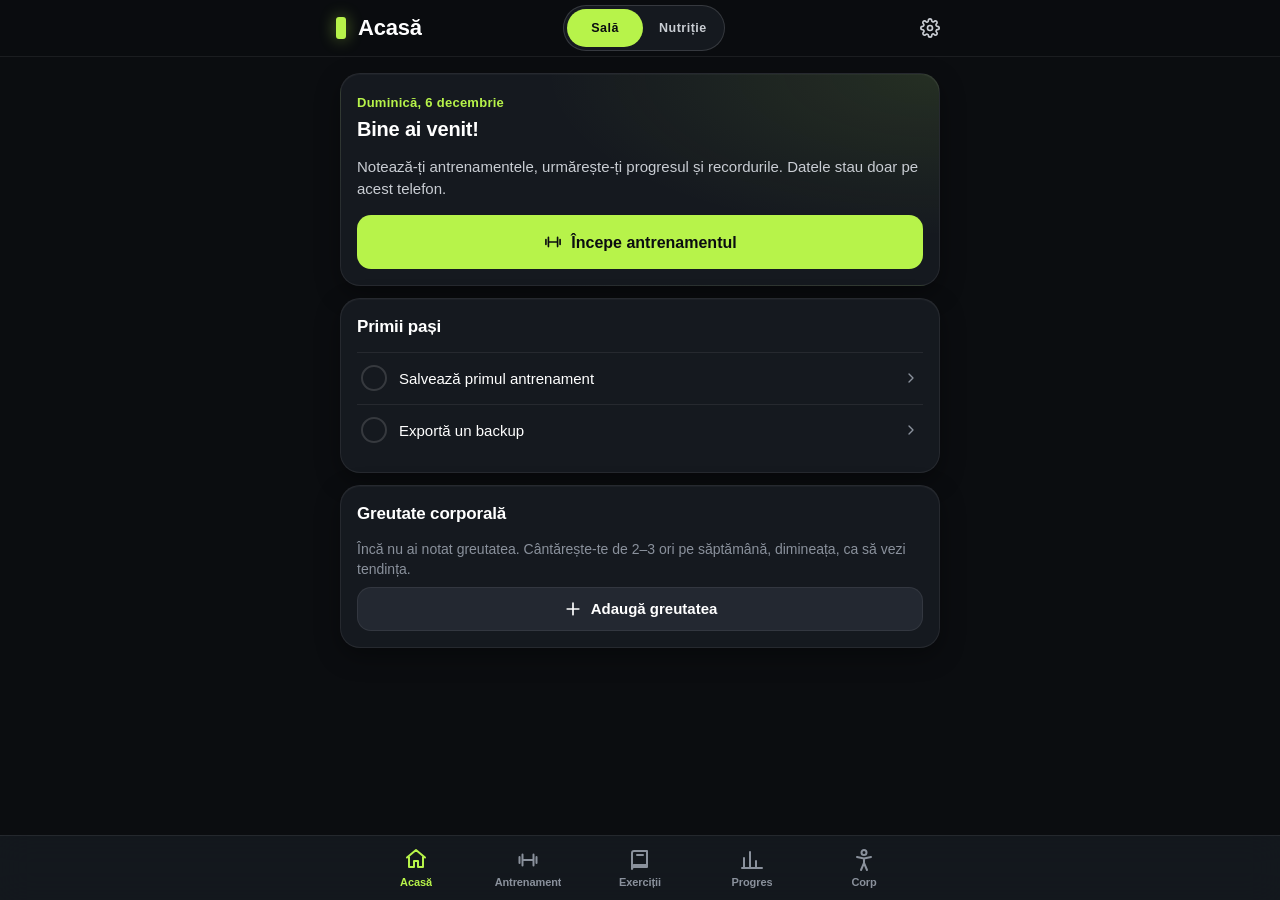
==== commit ec02c76b: "Etapa 7, funcția 2 (v64): copiază ziua de ieri (și din altă zi), copierea unei mese, „Ca ieri”, Rece" ====
--- a/index.html
+++ b/index.html
@@ -16,10 +16,10 @@
   <link rel="icon" href="icon.svg" type="image/svg+xml">
   <link rel="apple-touch-icon" sizes="180x180" href="icon-180.png">
   <title>Jurnal de antrenament</title>
-  <link rel="stylesheet" href="styles.css?v=63">
-  <script src="tema.js?v=63"></script>
+  <link rel="stylesheet" href="styles.css?v=64">
+  <script src="tema.js?v=64"></script>
 </head>
-<body class="se-incarca" data-versiune="63">
+<body class="se-incarca" data-versiune="64">
   <header class="topbar">
     <div class="topbar-interior">
       <div class="marca">
@@ -699,41 +699,41 @@
     </button>
   </nav>
 
-  <script defer src="db.js?v=63"></script>
-  <script defer src="validare.js?v=63"></script>
-  <script defer src="exercitii.js?v=63"></script>
-  <script defer src="analiza.js?v=63"></script>
-  <script defer src="statistici.js?v=63"></script>
-  <script defer src="corp-calcul.js?v=63"></script>
-  <script defer src="realizari.js?v=63"></script>
-  <script defer src="nutritie-calcul.js?v=63"></script>
-  <script defer src="nutritie-zi.js?v=63"></script>
-  <script defer src="necesar-adaptiv.js?v=63"></script>
-  <script defer src="cafea.js?v=63"></script>
-  <script defer src="nutritie-generator.js?v=63"></script>
-  <script defer src="nutritie-cumparaturi.js?v=63"></script>
-  <script defer src="catalog.js?v=63"></script>
-  <script defer src="figuri.js?v=63"></script>
-  <script defer src="ui.js?v=63"></script>
-  <script defer src="navigare.js?v=63"></script>
-  <script defer src="incarcare.js?v=63"></script>
-  <script defer src="grafice.js?v=63"></script>
-  <script defer src="setari.js?v=63"></script>
-  <script defer src="timer.js?v=63"></script>
-  <script defer src="sesiune.js?v=63"></script>
-  <script defer src="corp.js?v=63"></script>
-  <script defer src="progres.js?v=63"></script>
-  <script defer src="realizari-ui.js?v=63"></script>
-  <script defer src="istoric.js?v=63"></script>
-  <script defer src="biblioteca.js?v=63"></script>
-  <script defer src="scanare-istoric.js?v=63"></script>
-  <script defer src="backup.js?v=63"></script>
-  <script defer src="siguranta.js?v=63"></script>
-  <script defer src="acasa.js?v=63"></script>
-  <script defer src="cloud-config.js?v=63"></script>
-  <script defer src="sincron.js?v=63"></script>
-  <script defer src="cloud.js?v=63"></script>
-  <script defer src="cloud-ui.js?v=63"></script>
-  <script defer src="main.js?v=63"></script>
+  <script defer src="db.js?v=64"></script>
+  <script defer src="validare.js?v=64"></script>
+  <script defer src="exercitii.js?v=64"></script>
+  <script defer src="analiza.js?v=64"></script>
+  <script defer src="statistici.js?v=64"></script>
+  <script defer src="corp-calcul.js?v=64"></script>
+  <script defer src="realizari.js?v=64"></script>
+  <script defer src="nutritie-calcul.js?v=64"></script>
+  <script defer src="nutritie-zi.js?v=64"></script>
+  <script defer src="necesar-adaptiv.js?v=64"></script>
+  <script defer src="cafea.js?v=64"></script>
+  <script defer src="nutritie-generator.js?v=64"></script>
+  <script defer src="nutritie-cumparaturi.js?v=64"></script>
+  <script defer src="catalog.js?v=64"></script>
+  <script defer src="figuri.js?v=64"></script>
+  <script defer src="ui.js?v=64"></script>
+  <script defer src="navigare.js?v=64"></script>
+  <script defer src="incarcare.js?v=64"></script>
+  <script defer src="grafice.js?v=64"></script>
+  <script defer src="setari.js?v=64"></script>
+  <script defer src="timer.js?v=64"></script>
+  <script defer src="sesiune.js?v=64"></script>
+  <script defer src="corp.js?v=64"></script>
+  <script defer src="progres.js?v=64"></script>
+  <script defer src="realizari-ui.js?v=64"></script>
+  <script defer src="istoric.js?v=64"></script>
+  <script defer src="biblioteca.js?v=64"></script>
+  <script defer src="scanare-istoric.js?v=64"></script>
+  <script defer src="backup.js?v=64"></script>
+  <script defer src="siguranta.js?v=64"></script>
+  <script defer src="acasa.js?v=64"></script>
+  <script defer src="cloud-config.js?v=64"></script>
+  <script defer src="sincron.js?v=64"></script>
+  <script defer src="cloud.js?v=64"></script>
+  <script defer src="cloud-ui.js?v=64"></script>
+  <script defer src="main.js?v=64"></script>
 </body>
 </html>
--- a/styles.css
+++ b/styles.css
@@ -5,7 +5,7 @@
 
 :root {
   /* Versiunea foii de stil. main.js o compară cu index.html ca să detecteze fișiere amestecate din cache. */
-  --versiune-css: "63";
+  --versiune-css: "64";
 
   /* Culori */
   --fundal: #0B0D10;
@@ -2101,8 +2101,11 @@
 .sesiune-start { display: grid; gap: var(--s2); margin-top: var(--s4); }
 .sesiune-start .rand-butoane > .btn { flex: 1 1 0; }
 
-.acasa-rutine-rapide > .btn { flex: 1 1 auto; min-width: 0; }
-.acasa-rutine-rapide > .btn span { overflow: hidden; text-overflow: ellipsis; white-space: nowrap; }
+/* Rutinele de pe Acasă: una pe rând, pe toată lățimea, cu numele întreg (pe două rânduri, dacă e lung) */
+.acasa-rutine-rapide { display: flex; flex-direction: column; align-items: stretch; gap: var(--s2); }
+.acasa-rutine-rapide > .btn { width: 100%; justify-content: flex-start; text-align: left; height: auto; min-height: var(--atingere); padding-top: 10px; padding-bottom: 10px; }
+.acasa-rutine-rapide > .btn > span:not(.insigna-sugerata) { flex: 1 1 auto; min-width: 0; white-space: normal; overflow-wrap: anywhere; line-height: 1.3; }
+.acasa-rutine-rapide > .btn > .insigna-sugerata { flex: none; margin-left: auto; }
 
 /* Capătul unei liste desenate pe bucăți (deseneazaPeBucati): invizibil, doar semnal pentru următoarea bucată. */
 .santinela-lista { height: 1px; grid-column: 1 / -1; }
@@ -2261,3 +2264,23 @@
 /* Planificator: meniul „…” al zilei (în locul „−” roșu, care golea ziua dintr-o atingere) */
 .sapt-zi > .sapt-zi-meniu { position: absolute; top: 6px; right: 6px; z-index: 2; }
 .sapt-zi:has(> .sapt-zi-meniu) > .card-cap { padding-right: 44px; }
+
+/* Etapa 7, funcția 2: copierea zilei / mesei, „Ca ieri” */
+.zi-copiere { display: grid; gap: var(--s2); }
+.zi-copiere .nota { margin: 0; }
+.zi-masa-goala-grup { display: grid; gap: 0; margin-bottom: var(--s3); }
+.zi-masa-goala-grup > .zi-masa-goala { border-bottom-left-radius: 0; border-bottom-right-radius: 0; margin-bottom: 0; }
+.zi-ca-ieri { display: flex; align-items: center; gap: var(--s2); width: 100%; min-height: var(--atingere); padding: 8px var(--s4, 16px); text-align: left;
+  background: var(--suprafata); border: 1px solid var(--bordura); border-top: 0; border-radius: 0 0 var(--raza) var(--raza); color: var(--text); font: inherit; cursor: pointer; }
+.zi-ca-ieri-text { flex: 1 1 auto; min-width: 0; overflow-wrap: anywhere; font-size: 0.92rem; }
+.zi-masa .card-cap-actiuni .nota { margin: 0; white-space: nowrap; }
+.copiere-lista { list-style: none; margin: 0; padding: 0; display: grid; gap: 4px; font-size: 0.92rem; max-height: 30vh; overflow-y: auto; }
+.copiere-lista li { overflow-wrap: anywhere; }
+.calendar-copiere { display: grid; gap: var(--s2); }
+.cal-cap { display: flex; align-items: center; justify-content: space-between; gap: var(--s2); }
+.cal-grila { display: grid; grid-template-columns: repeat(7, minmax(0, 1fr)); gap: 4px; text-align: center; }
+.cal-antet span { color: var(--text-2); font-size: 12px; font-weight: 650; }
+.cal-zi { min-height: 40px; border-radius: var(--raza-mica); border: 1px solid transparent; background: transparent; color: var(--discret); font: inherit; font-variant-numeric: tabular-nums; }
+.cal-zi.are-mese { background: var(--accent-slab); color: var(--text); border-color: color-mix(in srgb, var(--accent) 40%, transparent); font-weight: 700; cursor: pointer; }
+.cal-zi.azi { outline: 1px solid var(--bordura-tare); }
+.cal-zi:disabled { cursor: default; }
